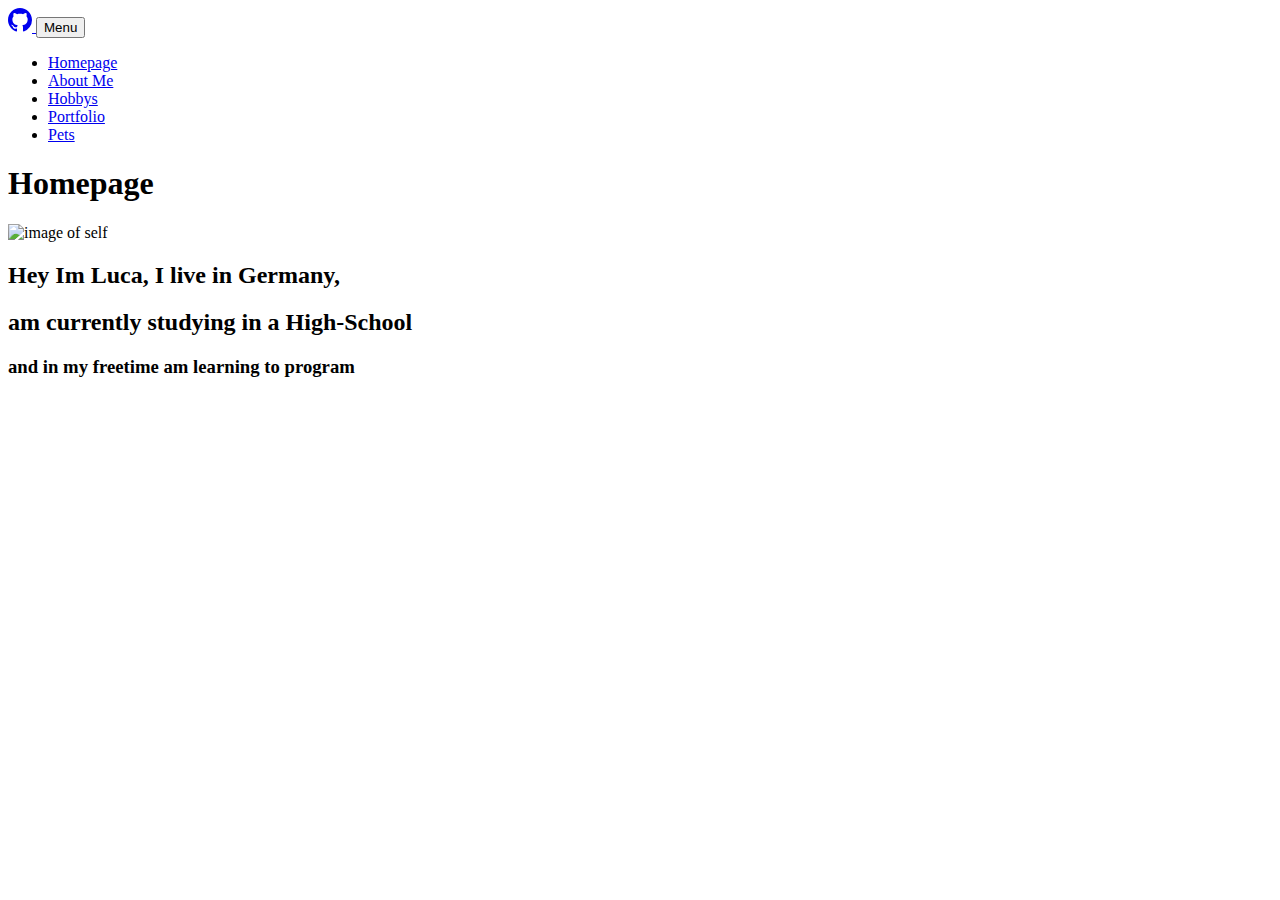
==== index.html @ 3ecbdf5a "Add files via upload" ====
<!DOCTYPE html>

<html lang="en">

    <head>
        <meta name="viewport" content="initial-scale=1, width=device-width">
        <link href="https://cdn.jsdelivr.net/npm/bootstrap@5.2.3/dist/css/bootstrap.min.css" rel="stylesheet" integrity="sha384-rbsA2VBKQhggwzxH7pPCaAqO46MgnOM80zW1RWuH61DGLwZJEdK2Kadq2F9CUG65" crossorigin="anonymous">
        <script src="https://cdn.jsdelivr.net/npm/bootstrap@5.2.3/dist/js/bootstrap.bundle.min.js" integrity="sha384-kenU1KFdBIe4zVF0s0G1M5b4hcpxyD9F7jL+jjXkk+Q2h455rYXK/7HAuoJl+0I4" crossorigin="anonymous"></script>
        <link href="styles.css" rel="stylesheet">
        <title>My Webpage</title>
    </head>

    <body class="bg-dark">
        <header id='header' class="bg-danger text-white">


            <div class="dropdown">
                <a href="https://github.com/lpenge" class="link-light right_header middled">
                    <svg xmlns="http://www.w3.org/2000/svg" width="24" height="24" fill="currentColor" class="bi bi-github" viewBox="0 0 16 16">
                        <path d="M8 0C3.58 0 0 3.58 0 8c0 3.54 2.29 6.53 5.47 7.59.4.07.55-.17.55-.38 0-.19-.01-.82-.01-1.49-2.01.37-2.53-.49-2.69-.94-.09-.23-.48-.94-.82-1.13-.28-.15-.68-.52-.01-.53.63-.01 1.08.58 1.23.82.72 1.21 1.87.87 2.33.66.07-.52.28-.87.51-1.07-1.78-.2-3.64-.89-3.64-3.95 0-.87.31-1.59.82-2.15-.08-.2-.36-1.02.08-2.12 0 0 .67-.21 2.2.82.64-.18 1.32-.27 2-.27.68 0 1.36.09 2 .27 1.53-1.04 2.2-.82 2.2-.82.44 1.1.16 1.92.08 2.12.51.56.82 1.27.82 2.15 0 3.07-1.87 3.75-3.65 3.95.29.25.54.73.54 1.48 0 1.07-.01 1.93-.01 2.2 0 .21.15.46.55.38A8.012 8.012 0 0 0 16 8c0-4.42-3.58-8-8-8z" />
                    </svg>
                </a>
                <button type="button" class="middled btn btn-dark dropdown-toggle" data-bs-toggle="dropdown">
                    Menu
                </button>
                <ul class="dropdown-menu">
                    <li><a class="dark dropdown-item" href="https://cautious-disco-rqxr56ww45j256jv-8080.app.github.dev/homepage/index.html">Homepage</a></li>
                    <li><a class="dark dropdown-item" href="https://cautious-disco-rqxr56ww45j256jv-8080.app.github.dev/homepage/About_Me.html">About Me</a></li>
                    <li><a class="dark dropdown-item" href="https://cautious-disco-rqxr56ww45j256jv-8080.app.github.dev/homepage/Hobbys.html">Hobbys</a></li>
                    <li><a class="dark dropdown-item" href="https://cautious-disco-rqxr56ww45j256jv-8080.app.github.dev/homepage/portfolio.html">Portfolio</a></li>
                    <li><a class="dark dropdown-item" href="https://cautious-disco-rqxr56ww45j256jv-8080.app.github.dev/homepage/Pets.html">Pets</a></li>
                </ul>
            </div>
        </header>
        <main>
            <h1 class='mt-5 centered text-white'>Homepage</h1>
        </main>

        <div class="card_reactive mt-5 center card half middled bg-custom-1">
            <div class="card-img-top">
                <img src="Image/IMG20240524162607.jpg" alt="image of self" class=" center rounded correct_size">
                <div class="right card-body text-danger ">
                    <h2>Hey Im Luca, I live in Germany,</h2>
                    <h2>am currently studying in a High-School</h2>
                    <h3>and in my freetime am learning to <b>program</b></h3>
                </div>
            </div>
        </div>
        <p>

        </p>

    </body>

</html>
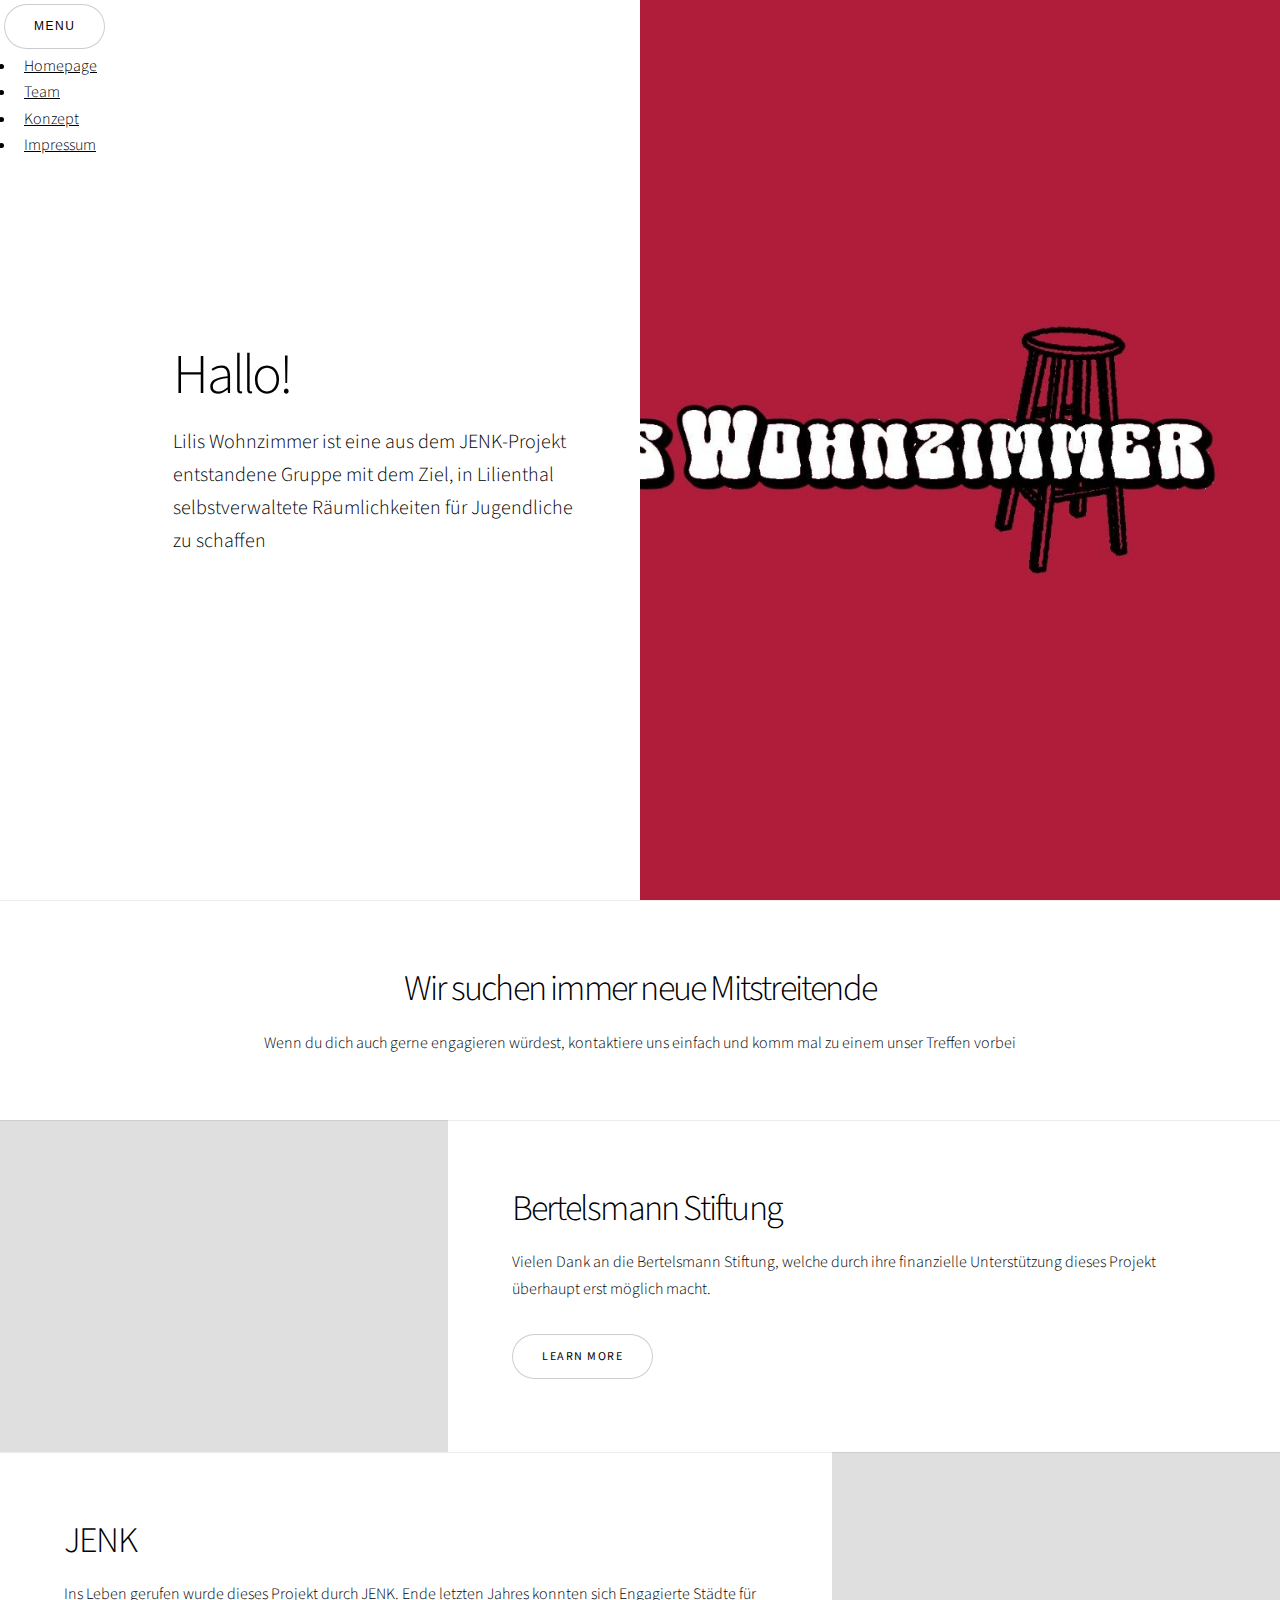
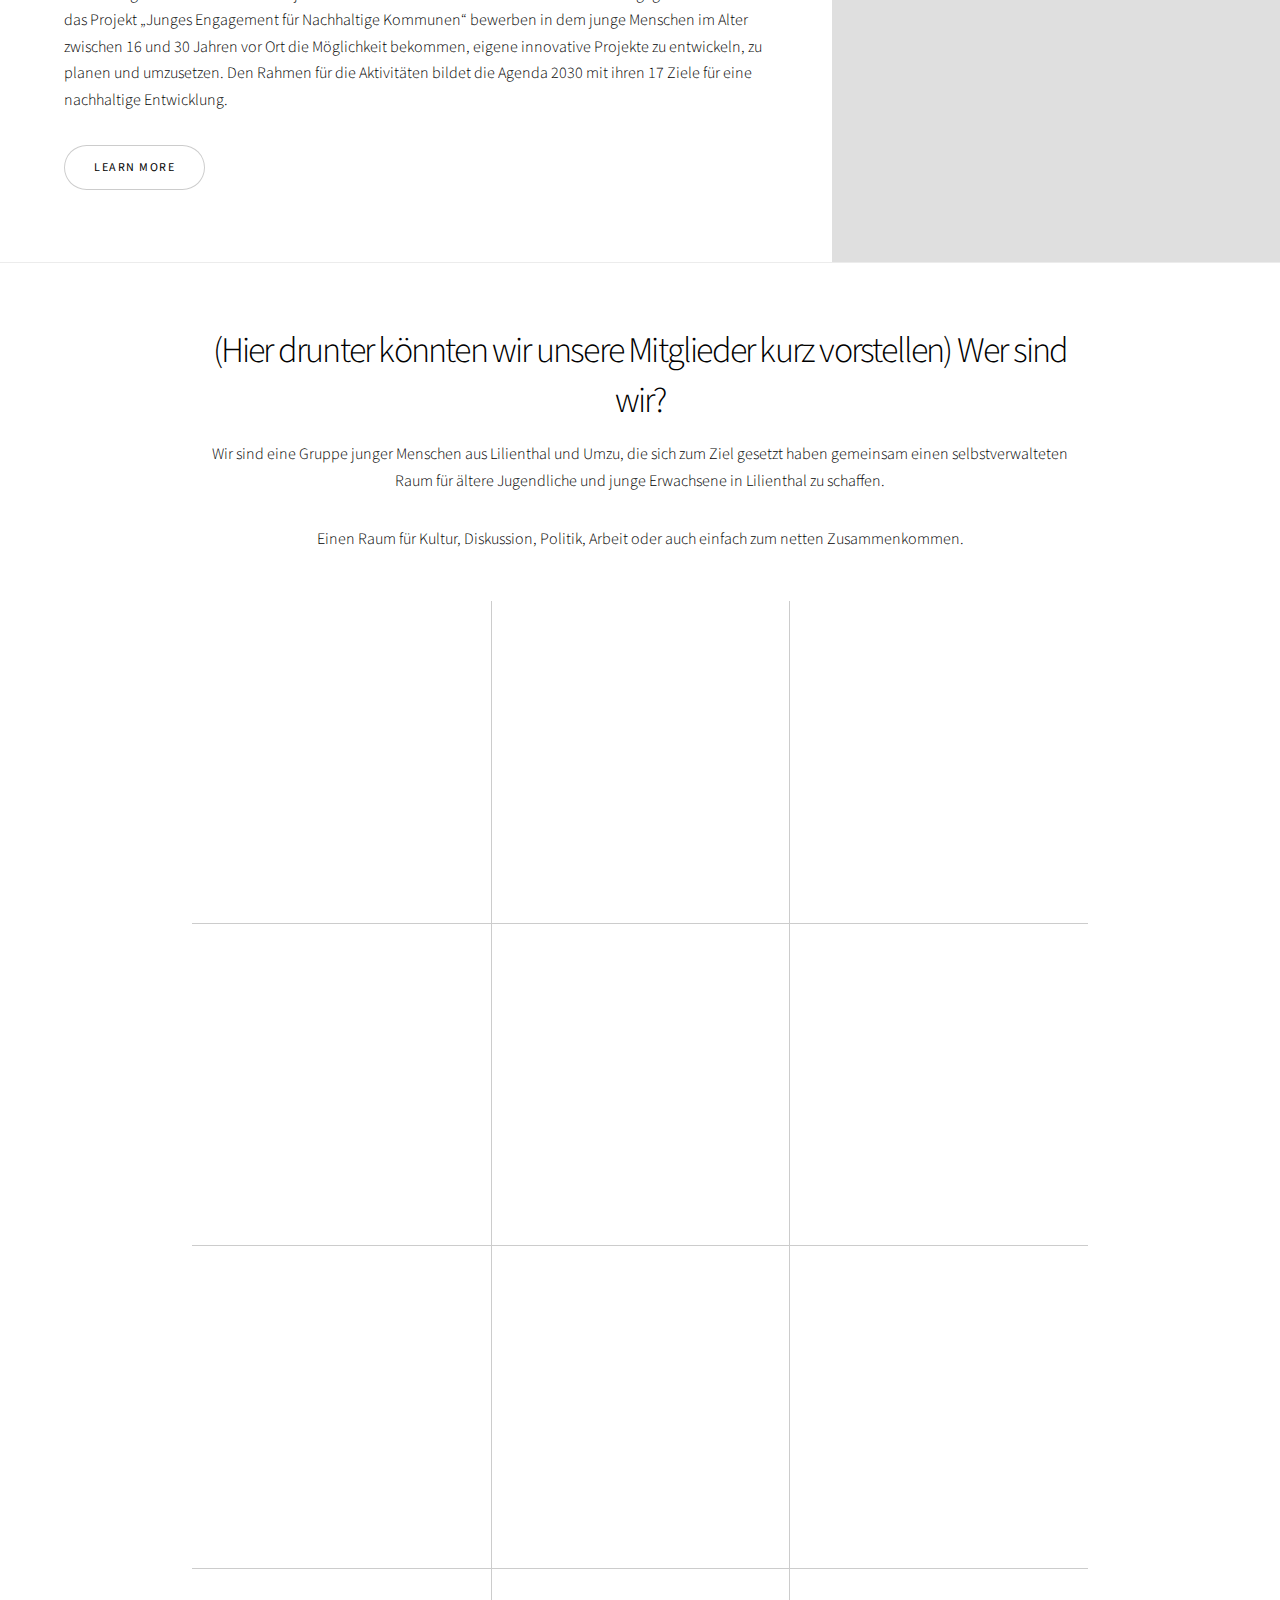
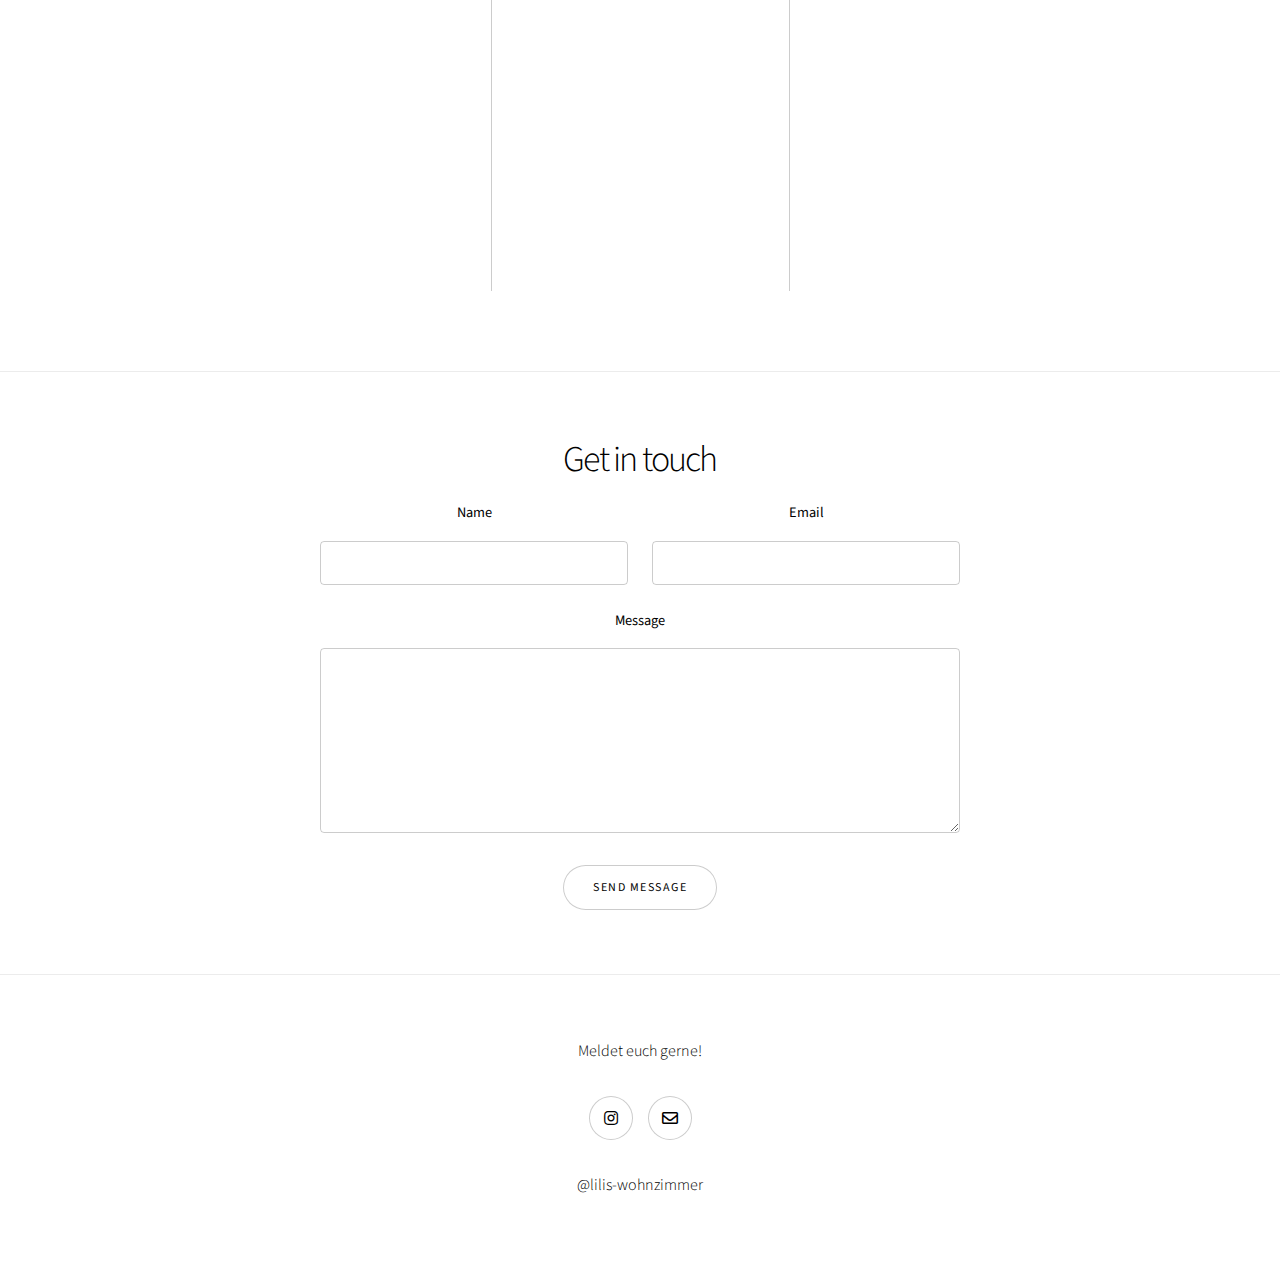
==== commit 5c4591a2: "modified:   README.md 	new file:   assets/css/fontawesome-all.min.css 	new file:   assets/css/main.c" ====
--- a/index.html
+++ b/index.html
@@ -1,55 +1,216 @@
-<!DOCTYPE html>
-
-<html lang="en">
-
-    <head>
-        <meta name="viewport" content="initial-scale=1, width=device-width">
-        <link href="https://cdn.jsdelivr.net/npm/bootstrap@5.2.3/dist/css/bootstrap.min.css" rel="stylesheet" integrity="sha384-rbsA2VBKQhggwzxH7pPCaAqO46MgnOM80zW1RWuH61DGLwZJEdK2Kadq2F9CUG65" crossorigin="anonymous">
-        <script src="https://cdn.jsdelivr.net/npm/bootstrap@5.2.3/dist/js/bootstrap.bundle.min.js" integrity="sha384-kenU1KFdBIe4zVF0s0G1M5b4hcpxyD9F7jL+jjXkk+Q2h455rYXK/7HAuoJl+0I4" crossorigin="anonymous"></script>
-        <link href="styles.css" rel="stylesheet">
-        <title>My Webpage</title>
-    </head>
-
-    <body class="bg-dark">
-        <header id='header' class="bg-danger text-white">
-
-
-            <div class="dropdown">
-                <a href="https://github.com/lpenge" class="link-light right_header middled">
-                    <svg xmlns="http://www.w3.org/2000/svg" width="24" height="24" fill="currentColor" class="bi bi-github" viewBox="0 0 16 16">
-                        <path d="M8 0C3.58 0 0 3.58 0 8c0 3.54 2.29 6.53 5.47 7.59.4.07.55-.17.55-.38 0-.19-.01-.82-.01-1.49-2.01.37-2.53-.49-2.69-.94-.09-.23-.48-.94-.82-1.13-.28-.15-.68-.52-.01-.53.63-.01 1.08.58 1.23.82.72 1.21 1.87.87 2.33.66.07-.52.28-.87.51-1.07-1.78-.2-3.64-.89-3.64-3.95 0-.87.31-1.59.82-2.15-.08-.2-.36-1.02.08-2.12 0 0 .67-.21 2.2.82.64-.18 1.32-.27 2-.27.68 0 1.36.09 2 .27 1.53-1.04 2.2-.82 2.2-.82.44 1.1.16 1.92.08 2.12.51.56.82 1.27.82 2.15 0 3.07-1.87 3.75-3.65 3.95.29.25.54.73.54 1.48 0 1.07-.01 1.93-.01 2.2 0 .21.15.46.55.38A8.012 8.012 0 0 0 16 8c0-4.42-3.58-8-8-8z" />
-                    </svg>
-                </a>
-                <button type="button" class="middled btn btn-dark dropdown-toggle" data-bs-toggle="dropdown">
-                    Menu
-                </button>
-                <ul class="dropdown-menu">
-                    <li><a class="dark dropdown-item" href="https://cautious-disco-rqxr56ww45j256jv-8080.app.github.dev/homepage/index.html">Homepage</a></li>
-                    <li><a class="dark dropdown-item" href="https://cautious-disco-rqxr56ww45j256jv-8080.app.github.dev/homepage/About_Me.html">About Me</a></li>
-                    <li><a class="dark dropdown-item" href="https://cautious-disco-rqxr56ww45j256jv-8080.app.github.dev/homepage/Hobbys.html">Hobbys</a></li>
-                    <li><a class="dark dropdown-item" href="https://cautious-disco-rqxr56ww45j256jv-8080.app.github.dev/homepage/portfolio.html">Portfolio</a></li>
-                    <li><a class="dark dropdown-item" href="https://cautious-disco-rqxr56ww45j256jv-8080.app.github.dev/homepage/Pets.html">Pets</a></li>
-                </ul>
-            </div>
-        </header>
-        <main>
-            <h1 class='mt-5 centered text-white'>Homepage</h1>
-        </main>
-
-        <div class="card_reactive mt-5 center card half middled bg-custom-1">
-            <div class="card-img-top">
-                <img src="Image/IMG20240524162607.jpg" alt="image of self" class=" center rounded correct_size">
-                <div class="right card-body text-danger ">
-                    <h2>Hey Im Luca, I live in Germany,</h2>
-                    <h2>am currently studying in a High-School</h2>
-                    <h3>and in my freetime am learning to <b>program</b></h3>
-                </div>
-            </div>
-        </div>
-        <p>
-
-        </p>
-
-    </body>
-
-</html>
+<!DOCTYPE HTML>
+<!--
+	Story by HTML5 UP
+	html5up.net | @ajlkn
+	Free for personal and commercial use under the CCA 3.0 license (html5up.net/license)
+-->
+<html>
+	<head>
+		<title>Lilis Wohnzimmer</title>
+		<meta charset="utf-8" />
+		<meta name="viewport" content="width=device-width, initial-scale=1, user-scalable=no" />
+		<link rel="stylesheet" href="assets/css/main.css" />
+		<noscript><link rel="stylesheet" href="assets/css/noscript.css" /></noscript>
+        <link href="https://cdn.jsdelivr.net/npm/bootstrap@5.2.3/dist/css/bootstrap.min.css" rel="stylesheet" integrity="sha384-rbsA2VBKQhggwzxH7pPCaAqO46MgnOM80zW1RWuH61DGLwZJEdK2Kadq2F9CUG65" crossorigin="anonymous">
+        <script src="https://cdn.jsdelivr.net/npm/bootstrap@5.2.3/dist/js/bootstrap.bundle.min.js" integrity="sha384-kenU1KFdBIe4zVF0s0G1M5b4hcpxyD9F7jL+jjXkk+Q2h455rYXK/7HAuoJl+0I4" crossorigin="anonymous"></script>
+        <link href="styles.css" rel="stylesheet">
+	</head>
+	<body class="is-preload">
+        
+
+		<!-- Wrapper -->
+			<div id="wrapper" class="divided">
+
+				<!-- One -->
+                
+					<section class="banner style1 orient-left content-align-left image-position-right fullscreen onload-image-fade-in onload-content-fade-right">
+                        <div>
+                        <button type="button" class="middled btn lili-red dropdown-toggle" data-bs-toggle="dropdown">
+                            Menu
+                        </button>
+                        <ul class="dropdown-menu">
+                            <li><a class="dark dropdown-item" href="https://lilis-wohnzimmer.de/index.html">Homepage</a></li>
+                            <li><a class="dark dropdown-item" href="https://lilis-wohnzimmer.de/team.html">Team</a></li>
+                            <li><a class="dark dropdown-item" href="https://lilis-wohnzimmer.de/konzept.html">Konzept</a></li>
+                            <li><a class="dark dropdown-item" href="https://lilis-wohnzimmer.de/impressum.html">Impressum</a></li>
+                            
+                        </ul>
+                        </div>
+						   
+                        
+                        <div class="content">
+                            
+							<h1>Hallo!</h1>
+							<p class="major">Lilis Wohnzimmer ist eine aus dem JENK-Projekt entstandene Gruppe mit dem Ziel, in Lilienthal selbstverwaltete Räumlichkeiten für Jugendliche zu schaffen</p>
+							
+						</div>
+						<div class="image">
+							<img src="images/signal-2024-06-05-19-03-14-611.jpg" alt="" />
+						</div>
+					</section>
+                    <section class="wrapper style1 align-center">
+						<div class="inner">
+							<h2>Wir suchen immer neue Mitstreitende</h2>
+							<p>Wenn du dich auch gerne engagieren würdest, kontaktiere uns einfach und komm mal zu einem unser Treffen vorbei</p>
+						</div>
+                    </section>
+				<!-- Two -->
+					<section class="spotlight style1 orient-right content-align-left image-position-center onscroll-image-fade-in" id="first">
+						<div class="content">
+							<h2>Bertelsmann Stiftung</h2>
+							<p>Vielen Dank an die Bertelsmann Stiftung, welche durch ihre finanzielle Unterstützung dieses Projekt überhaupt erst möglich macht.</p>
+							<ul class="actions stacked">
+								<li><a href="https://www.bertelsmann-stiftung.de/de/startseite" class="button">Learn More</a></li>
+							</ul>
+						</div>
+						<div class="image">
+							<img src="images/unnamed.jpg" alt="" />
+						</div>
+					</section>
+                    
+				<!-- Three -->
+					<section class="spotlight style1 orient-left content-align-left image-position-center onscroll-image-fade-in">
+						<div class="content">
+							<h2>JENK</h2>
+							<p>Ins Leben gerufen wurde dieses Projekt durch JENK. Ende letzten Jahres konnten sich Engagierte Städte für das Projekt „Junges Engagement für Nachhaltige Kommunen“ bewerben in dem junge Menschen im Alter zwischen 16 und 30 Jahren vor Ort die Möglichkeit bekommen, eigene innovative Projekte zu entwickeln, zu planen und umzusetzen. Den Rahmen für die Aktivitäten bildet die Agenda 2030 mit ihren 17 Ziele für eine nachhaltige Entwicklung.</p>
+							<ul class="actions stacked">
+								<li><a href="https://www.engagiertestadt.de/2024/02/22/jenk/" class="button">Learn More</a></li>
+							</ul>
+						</div>
+						<div class="image">
+							<img src="images/JENK-Logo-1.png" alt="" />
+						</div>
+					</section>
+
+				<!-- Four -->
+					
+				<!-- Five -->
+				
+				<!-- Six -->
+					<section class="wrapper style1 align-center">
+						<div class="inner">
+							<h2>(Hier drunter könnten wir unsere Mitglieder kurz vorstellen)   Wer sind wir?</h2>
+							<p>Wir sind eine Gruppe junger Menschen aus Lilienthal und Umzu, die sich zum Ziel gesetzt haben gemeinsam einen selbstverwalteten Raum für ältere Jugendliche und junge Erwachsene in Lilienthal zu schaffen.</p>
+
+                            <p>Einen Raum für Kultur, Diskussion, Politik, Arbeit oder auch einfach zum netten Zusammenkommen.</p>
+							<div class="items style1 medium onscroll-fade-in">
+								<section>
+									<span class="icon style2 major fa-gem"></span>
+									<h3>Lorem</h3>
+									<p>Lorem ipsum dolor sit amet, consectetur adipiscing elit. Morbi dui turpis, cursus eget orci amet aliquam congue semper. Etiam eget ultrices risus nec tempor elit.</p>
+								</section>
+								<section>
+									<span class="icon solid style2 major fa-save"></span>
+									<h3>Ipsum</h3>
+									<p>Lorem ipsum dolor sit amet, consectetur adipiscing elit. Morbi dui turpis, cursus eget orci amet aliquam congue semper. Etiam eget ultrices risus nec tempor elit.</p>
+								</section>
+								<section>
+									<span class="icon solid style2 major fa-chart-bar"></span>
+									<h3>Dolor</h3>
+									<p>Lorem ipsum dolor sit amet, consectetur adipiscing elit. Morbi dui turpis, cursus eget orci amet aliquam congue semper. Etiam eget ultrices risus nec tempor elit.</p>
+								</section>
+								<section>
+									<span class="icon solid style2 major fa-wifi"></span>
+									<h3>Amet</h3>
+									<p>Lorem ipsum dolor sit amet, consectetur adipiscing elit. Morbi dui turpis, cursus eget orci amet aliquam congue semper. Etiam eget ultrices risus nec tempor elit.</p>
+								</section>
+								<section>
+									<span class="icon solid style2 major fa-cog"></span>
+									<h3>Magna</h3>
+									<p>Lorem ipsum dolor sit amet, consectetur adipiscing elit. Morbi dui turpis, cursus eget orci amet aliquam congue semper. Etiam eget ultrices risus nec tempor elit.</p>
+								</section>
+								<section>
+									<span class="icon style2 major fa-paper-plane"></span>
+									<h3>Tempus</h3>
+									<p>Lorem ipsum dolor sit amet, consectetur adipiscing elit. Morbi dui turpis, cursus eget orci amet aliquam congue semper. Etiam eget ultrices risus nec tempor elit.</p>
+								</section>
+								<section>
+									<span class="icon solid style2 major fa-desktop"></span>
+									<h3>Aliquam</h3>
+									<p>Lorem ipsum dolor sit amet, consectetur adipiscing elit. Morbi dui turpis, cursus eget orci amet aliquam congue semper. Etiam eget ultrices risus nec tempor elit.</p>
+								</section>
+								<section>
+									<span class="icon solid style2 major fa-sync-alt"></span>
+									<h3>Elit</h3>
+									<p>Lorem ipsum dolor sit amet, consectetur adipiscing elit. Morbi dui turpis, cursus eget orci amet aliquam congue semper. Etiam eget ultrices risus nec tempor elit.</p>
+								</section>
+								<section>
+									<span class="icon solid style2 major fa-hashtag"></span>
+									<h3>Morbi</h3>
+									<p>Lorem ipsum dolor sit amet, consectetur adipiscing elit. Morbi dui turpis, cursus eget orci amet aliquam congue semper. Etiam eget ultrices risus nec tempor elit.</p>
+								</section>
+								<section>
+									<span class="icon solid style2 major fa-bolt"></span>
+									<h3>Turpis</h3>
+									<p>Lorem ipsum dolor sit amet, consectetur adipiscing elit. Morbi dui turpis, cursus eget orci amet aliquam congue semper. Etiam eget ultrices risus nec tempor elit.</p>
+								</section>
+								<section>
+									<span class="icon solid style2 major fa-envelope"></span>
+									<h3>Ultrices</h3>
+									<p>Lorem ipsum dolor sit amet, consectetur adipiscing elit. Morbi dui turpis, cursus eget orci amet aliquam congue semper. Etiam eget ultrices risus nec tempor elit.</p>
+								</section>
+								<section>
+									<span class="icon solid style2 major fa-leaf"></span>
+									<h3>Risus</h3>
+									<p>Lorem ipsum dolor sit amet, consectetur adipiscing elit. Morbi dui turpis, cursus eget orci amet aliquam congue semper. Etiam eget ultrices risus nec tempor elit.</p>
+								</section>
+							</div>
+						</div>
+					</section>
+
+				<!-- Seven -->
+					<section class="wrapper style1 align-center">
+						<div class="inner medium">
+							<h2>Get in touch</h2>
+							<form method="post" action="#">
+								<div class="fields">
+									<div class="field half">
+										<label for="name">Name</label>
+										<input type="text" name="name" id="name" value="" />
+									</div>
+									<div class="field half">
+										<label for="email">Email</label>
+										<input type="email" name="email" id="email" value="" />
+									</div>
+									<div class="field">
+										<label for="message">Message</label>
+										<textarea name="message" id="message" rows="6"></textarea>
+									</div>
+								</div>
+								<ul class="actions special">
+									<li><input type="submit" name="submit" id="submit" value="Send Message" /></li>
+								</ul>
+							</form>
+
+						</div>
+					</section>
+
+				<!-- Footer -->
+					<footer class="wrapper style1 align-center">
+						<div class="inner">
+                            <p>Meldet euch gerne!</p>
+							<ul class="icons">
+								
+								<li><a href="https://www.instagram.com/lilis.wohnzimmer/" class="icon brands style2 fa-instagram"><span class="label">Instagram</span></a></li>
+								
+								<li><a href=mailto:Lilis.wohnzimmer@gmail.com?subject="HTML link" class="icon style2 fa-envelope"><span class="label">Email</span></a></li>
+                               
+                                
+							</ul>
+							<p>@lilis-wohnzimmer</p>
+						</div>
+					</footer>
+
+			</div>
+
+		<!-- Scripts -->
+			<script src="assets/js/jquery.min.js"></script>
+			<script src="assets/js/jquery.scrollex.min.js"></script>
+			<script src="assets/js/jquery.scrolly.min.js"></script>
+			<script src="assets/js/browser.min.js"></script>
+			<script src="assets/js/breakpoints.min.js"></script>
+			<script src="assets/js/util.js"></script>
+			<script src="assets/js/main.js"></script>
+
+	</body>
+</html>--- a/assets/css/main.css
+++ b/assets/css/main.css
@@ -0,0 +1,8603 @@
+@import url(fontawesome-all.min.css);
+@import url("https://fonts.googleapis.com/css?family=Source+Sans+Pro:300,300i,400,400i");
+
+/*
+	Story by HTML5 UP
+	html5up.net | @ajlkn
+	Free for personal and commercial use under the CCA 3.0 license (html5up.net/license)
+*/
+
+html, body, div, span, applet, object,
+iframe, h1, h2, h3, h4, h5, h6, p, blockquote,
+pre, a, abbr, acronym, address, big, cite,
+code, del, dfn, em, img, ins, kbd, q, s, samp,
+small, strike, strong, sub, sup, tt, var, b,
+u, i, center, dl, dt, dd, ol, ul, li, fieldset,
+form, label, legend, table, caption, tbody,
+tfoot, thead, tr, th, td, article, aside,
+canvas, details, embed, figure, figcaption,
+footer, header, hgroup, menu, nav, output, ruby,
+section, summary, time, mark, audio, video {
+	margin: 0;
+	padding: 0;
+	border: 0;
+	font-size: 100%;
+	font: inherit;
+	vertical-align: baseline;}
+
+article, aside, details, figcaption, figure,
+footer, header, hgroup, menu, nav, section {
+	display: block;}
+
+body {
+	line-height: 1;
+}
+
+ol, ul {
+	list-style: none;
+}
+
+blockquote, q {
+	quotes: none;
+}
+
+	blockquote:before, blockquote:after, q:before, q:after {
+		content: '';
+		content: none;
+	}
+
+table {
+	border-collapse: collapse;
+	border-spacing: 0;
+}
+
+body {
+	-webkit-text-size-adjust: none;
+}
+
+mark {
+	background-color: transparent;
+	color: inherit;
+}
+
+input::-moz-focus-inner {
+	border: 0;
+	padding: 0;
+}
+
+input, select, textarea {
+	-moz-appearance: none;
+	-webkit-appearance: none;
+	-ms-appearance: none;
+	appearance: none;
+}
+
+/* Basic */
+
+	@-ms-viewport {
+		width: device-width;
+	}
+
+	body {
+		-ms-overflow-style: scrollbar;
+	}
+
+	@media screen and (max-width: 480px) {
+
+		html, body {
+			min-width: 320px;
+		}
+
+	}
+
+	html {
+		box-sizing: border-box;
+	}
+
+	*, *:before, *:after {
+		box-sizing: inherit;
+	}
+
+	body {
+		background: #ffffff;
+	}
+
+		body.is-preload *, body.is-preload *:before, body.is-preload *:after {
+			-moz-animation: none !important;
+			-webkit-animation: none !important;
+			-ms-animation: none !important;
+			animation: none !important;
+			-moz-transition: none !important;
+			-webkit-transition: none !important;
+			-ms-transition: none !important;
+			transition: none !important;
+		}
+
+/* Type */
+
+	html {
+		font-size: 18pt;
+	}
+
+		@media screen and (max-width: 1680px) {
+
+			html {
+				font-size: 14pt;
+			}
+
+		}
+
+		@media screen and (max-width: 1280px) {
+
+			html {
+				font-size: 12pt;
+			}
+
+		}
+
+		@media screen and (max-width: 736px) {
+
+			html {
+				font-size: 11pt;
+			}
+
+		}
+
+		@media screen and (max-width: 360px) {
+
+			html {
+				font-size: 10pt;
+			}
+
+		}
+
+	body {
+		background-color: #ffffff;
+		color: #000000;
+	}
+
+	body, input, select, textarea {
+		font-family: "Source Sans Pro", Helvetica, sans-serif;
+		font-size: 1rem;
+		font-weight: 300;
+		line-height: 1.65;
+	}
+
+	a {
+		-moz-transition: color 0.2s ease-in-out;
+		-webkit-transition: color 0.2s ease-in-out;
+		-ms-transition: color 0.2s ease-in-out;
+		transition: color 0.2s ease-in-out;
+		text-decoration: underline;
+	}
+
+		a:hover {
+			text-decoration: none;
+		}
+
+	strong, b {
+		font-weight: 400;
+	}
+
+	em, i {
+		font-style: italic;
+	}
+
+	p {
+		margin: 0 0 2rem 0;
+	}
+
+		p.major {
+			font-size: 1.25rem;
+		}
+
+	h1, h2, h3, h4, h5, h6 {
+		font-weight: 300;
+		line-height: 1.375;
+		letter-spacing: -0.05em;
+		margin: 0 0 1rem 0;
+	}
+
+		h1 a, h2 a, h3 a, h4 a, h5 a, h6 a {
+			color: inherit;
+			text-decoration: none;
+		}
+
+	h1 {
+		font-size: 3.5rem;
+		line-height: 1.2;
+	}
+
+	h2 {
+		font-size: 2.25rem;
+	}
+
+	h3 {
+		font-size: 1.5rem;
+	}
+
+	h4 {
+		font-size: 1.1rem;
+	}
+
+	h5 {
+		font-size: 0.9rem;
+	}
+
+	h6 {
+		font-size: 0.7rem;
+	}
+
+	sub {
+		font-size: 0.8rem;
+		position: relative;
+		top: 0.5rem;
+	}
+
+	sup {
+		font-size: 0.8rem;
+		position: relative;
+		top: -0.5rem;
+	}
+
+	blockquote {
+		border-left: solid 4px;
+		font-style: italic;
+		margin: 0 0 2rem 0;
+		padding: 0.5rem 0 0.5rem 2rem;
+	}
+
+	code {
+		border-radius: 4px;
+		font-family: "Courier New", monospace;
+		font-size: 0.9em;
+		margin: 0 0.25rem;
+		padding: 0.25rem 0.325rem;
+	}
+
+	pre {
+		-webkit-overflow-scrolling: touch;
+		font-family: "Courier New", monospace;
+		font-size: 0.9em;
+		margin: 0 0 2rem 0;
+	}
+
+		pre code {
+			display: block;
+			line-height: 1.5;
+			padding: 0.75rem 1rem;
+			overflow-x: auto;
+		}
+
+	hr {
+		border: 0;
+		border-bottom: solid 1px;
+		margin: 2.5rem 0;
+	}
+
+		hr.major {
+			margin: 3.5rem 0;
+		}
+
+	.align-left {
+		text-align: left;
+	}
+
+	.align-center {
+		text-align: center;
+	}
+
+	.align-right {
+		text-align: right;
+	}
+
+	@media screen and (max-width: 736px) {
+
+		p.major {
+			font-size: 1.1rem;
+		}
+
+		h1 {
+			font-size: 2.5rem;
+		}
+
+		h2 {
+			font-size: 2rem;
+		}
+
+		h3 {
+			font-size: 1.25rem;
+		}
+
+		h4 {
+			font-size: 1rem;
+		}
+
+	}
+
+	input, select, textarea {
+		color: #000000;
+	}
+
+	a {
+		color: #000000;
+	}
+
+		a:hover {
+			color: #b01d3a;
+		}
+
+	strong, b {
+		color: #000000;
+	}
+
+	h1, h2, h3, h4, h5, h6 {
+		color: #000000;
+	}
+
+	blockquote {
+		border-left-color: rgba(0, 0, 0, 0.2);
+	}
+
+	code {
+		background: rgba(0, 0, 0, 0.05);
+		border-color: rgba(0, 0, 0, 0.2);
+	}
+
+	hr {
+		border-bottom-color: rgba(0, 0, 0, 0.2);
+	}
+
+/* Row */
+
+	.row {
+		display: flex;
+		flex-wrap: wrap;
+		box-sizing: border-box;
+		align-items: stretch;
+	}
+
+		.row > * {
+			box-sizing: border-box;
+		}
+
+		.row.gtr-uniform > * > :last-child {
+			margin-bottom: 0;
+		}
+
+		.row.aln-left {
+			justify-content: flex-start;
+		}
+
+		.row.aln-center {
+			justify-content: center;
+		}
+
+		.row.aln-right {
+			justify-content: flex-end;
+		}
+
+		.row.aln-top {
+			align-items: flex-start;
+		}
+
+		.row.aln-middle {
+			align-items: center;
+		}
+
+		.row.aln-bottom {
+			align-items: flex-end;
+		}
+
+		.row > .imp {
+			order: -1;
+		}
+
+		.row > .col-1 {
+			width: 8.33333%;
+		}
+
+		.row > .off-1 {
+			margin-left: 8.33333%;
+		}
+
+		.row > .col-2 {
+			width: 16.66667%;
+		}
+
+		.row > .off-2 {
+			margin-left: 16.66667%;
+		}
+
+		.row > .col-3 {
+			width: 25%;
+		}
+
+		.row > .off-3 {
+			margin-left: 25%;
+		}
+
+		.row > .col-4 {
+			width: 33.33333%;
+		}
+
+		.row > .off-4 {
+			margin-left: 33.33333%;
+		}
+
+		.row > .col-5 {
+			width: 41.66667%;
+		}
+
+		.row > .off-5 {
+			margin-left: 41.66667%;
+		}
+
+		.row > .col-6 {
+			width: 50%;
+		}
+
+		.row > .off-6 {
+			margin-left: 50%;
+		}
+
+		.row > .col-7 {
+			width: 58.33333%;
+		}
+
+		.row > .off-7 {
+			margin-left: 58.33333%;
+		}
+
+		.row > .col-8 {
+			width: 66.66667%;
+		}
+
+		.row > .off-8 {
+			margin-left: 66.66667%;
+		}
+
+		.row > .col-9 {
+			width: 75%;
+		}
+
+		.row > .off-9 {
+			margin-left: 75%;
+		}
+
+		.row > .col-10 {
+			width: 83.33333%;
+		}
+
+		.row > .off-10 {
+			margin-left: 83.33333%;
+		}
+
+		.row > .col-11 {
+			width: 91.66667%;
+		}
+
+		.row > .off-11 {
+			margin-left: 91.66667%;
+		}
+
+		.row > .col-12 {
+			width: 100%;
+		}
+
+		.row > .off-12 {
+			margin-left: 100%;
+		}
+
+		.row.gtr-0 {
+			margin-top: 0;
+			margin-left: 0rem;
+		}
+
+			.row.gtr-0 > * {
+				padding: 0 0 0 0rem;
+			}
+
+			.row.gtr-0.gtr-uniform {
+				margin-top: 0rem;
+			}
+
+				.row.gtr-0.gtr-uniform > * {
+					padding-top: 0rem;
+				}
+
+		.row.gtr-25 {
+			margin-top: 0;
+			margin-left: -0.5rem;
+		}
+
+			.row.gtr-25 > * {
+				padding: 0 0 0 0.5rem;
+			}
+
+			.row.gtr-25.gtr-uniform {
+				margin-top: -0.5rem;
+			}
+
+				.row.gtr-25.gtr-uniform > * {
+					padding-top: 0.5rem;
+				}
+
+		.row.gtr-50 {
+			margin-top: 0;
+			margin-left: -1rem;
+		}
+
+			.row.gtr-50 > * {
+				padding: 0 0 0 1rem;
+			}
+
+			.row.gtr-50.gtr-uniform {
+				margin-top: -1rem;
+			}
+
+				.row.gtr-50.gtr-uniform > * {
+					padding-top: 1rem;
+				}
+
+		.row {
+			margin-top: 0;
+			margin-left: -2rem;
+		}
+
+			.row > * {
+				padding: 0 0 0 2rem;
+			}
+
+			.row.gtr-uniform {
+				margin-top: -2rem;
+			}
+
+				.row.gtr-uniform > * {
+					padding-top: 2rem;
+				}
+
+		.row.gtr-150 {
+			margin-top: 0;
+			margin-left: -3rem;
+		}
+
+			.row.gtr-150 > * {
+				padding: 0 0 0 3rem;
+			}
+
+			.row.gtr-150.gtr-uniform {
+				margin-top: -3rem;
+			}
+
+				.row.gtr-150.gtr-uniform > * {
+					padding-top: 3rem;
+				}
+
+		.row.gtr-200 {
+			margin-top: 0;
+			margin-left: -4rem;
+		}
+
+			.row.gtr-200 > * {
+				padding: 0 0 0 4rem;
+			}
+
+			.row.gtr-200.gtr-uniform {
+				margin-top: -4rem;
+			}
+
+				.row.gtr-200.gtr-uniform > * {
+					padding-top: 4rem;
+				}
+
+		@media screen and (max-width: 1680px) {
+
+			.row {
+				display: flex;
+				flex-wrap: wrap;
+				box-sizing: border-box;
+				align-items: stretch;
+			}
+
+				.row > * {
+					box-sizing: border-box;
+				}
+
+				.row.gtr-uniform > * > :last-child {
+					margin-bottom: 0;
+				}
+
+				.row.aln-left {
+					justify-content: flex-start;
+				}
+
+				.row.aln-center {
+					justify-content: center;
+				}
+
+				.row.aln-right {
+					justify-content: flex-end;
+				}
+
+				.row.aln-top {
+					align-items: flex-start;
+				}
+
+				.row.aln-middle {
+					align-items: center;
+				}
+
+				.row.aln-bottom {
+					align-items: flex-end;
+				}
+
+				.row > .imp-xlarge {
+					order: -1;
+				}
+
+				.row > .col-1-xlarge {
+					width: 8.33333%;
+				}
+
+				.row > .off-1-xlarge {
+					margin-left: 8.33333%;
+				}
+
+				.row > .col-2-xlarge {
+					width: 16.66667%;
+				}
+
+				.row > .off-2-xlarge {
+					margin-left: 16.66667%;
+				}
+
+				.row > .col-3-xlarge {
+					width: 25%;
+				}
+
+				.row > .off-3-xlarge {
+					margin-left: 25%;
+				}
+
+				.row > .col-4-xlarge {
+					width: 33.33333%;
+				}
+
+				.row > .off-4-xlarge {
+					margin-left: 33.33333%;
+				}
+
+				.row > .col-5-xlarge {
+					width: 41.66667%;
+				}
+
+				.row > .off-5-xlarge {
+					margin-left: 41.66667%;
+				}
+
+				.row > .col-6-xlarge {
+					width: 50%;
+				}
+
+				.row > .off-6-xlarge {
+					margin-left: 50%;
+				}
+
+				.row > .col-7-xlarge {
+					width: 58.33333%;
+				}
+
+				.row > .off-7-xlarge {
+					margin-left: 58.33333%;
+				}
+
+				.row > .col-8-xlarge {
+					width: 66.66667%;
+				}
+
+				.row > .off-8-xlarge {
+					margin-left: 66.66667%;
+				}
+
+				.row > .col-9-xlarge {
+					width: 75%;
+				}
+
+				.row > .off-9-xlarge {
+					margin-left: 75%;
+				}
+
+				.row > .col-10-xlarge {
+					width: 83.33333%;
+				}
+
+				.row > .off-10-xlarge {
+					margin-left: 83.33333%;
+				}
+
+				.row > .col-11-xlarge {
+					width: 91.66667%;
+				}
+
+				.row > .off-11-xlarge {
+					margin-left: 91.66667%;
+				}
+
+				.row > .col-12-xlarge {
+					width: 100%;
+				}
+
+				.row > .off-12-xlarge {
+					margin-left: 100%;
+				}
+
+				.row.gtr-0 {
+					margin-top: 0;
+					margin-left: 0rem;
+				}
+
+					.row.gtr-0 > * {
+						padding: 0 0 0 0rem;
+					}
+
+					.row.gtr-0.gtr-uniform {
+						margin-top: 0rem;
+					}
+
+						.row.gtr-0.gtr-uniform > * {
+							padding-top: 0rem;
+						}
+
+				.row.gtr-25 {
+					margin-top: 0;
+					margin-left: -0.5rem;
+				}
+
+					.row.gtr-25 > * {
+						padding: 0 0 0 0.5rem;
+					}
+
+					.row.gtr-25.gtr-uniform {
+						margin-top: -0.5rem;
+					}
+
+						.row.gtr-25.gtr-uniform > * {
+							padding-top: 0.5rem;
+						}
+
+				.row.gtr-50 {
+					margin-top: 0;
+					margin-left: -1rem;
+				}
+
+					.row.gtr-50 > * {
+						padding: 0 0 0 1rem;
+					}
+
+					.row.gtr-50.gtr-uniform {
+						margin-top: -1rem;
+					}
+
+						.row.gtr-50.gtr-uniform > * {
+							padding-top: 1rem;
+						}
+
+				.row {
+					margin-top: 0;
+					margin-left: -2rem;
+				}
+
+					.row > * {
+						padding: 0 0 0 2rem;
+					}
+
+					.row.gtr-uniform {
+						margin-top: -2rem;
+					}
+
+						.row.gtr-uniform > * {
+							padding-top: 2rem;
+						}
+
+				.row.gtr-150 {
+					margin-top: 0;
+					margin-left: -3rem;
+				}
+
+					.row.gtr-150 > * {
+						padding: 0 0 0 3rem;
+					}
+
+					.row.gtr-150.gtr-uniform {
+						margin-top: -3rem;
+					}
+
+						.row.gtr-150.gtr-uniform > * {
+							padding-top: 3rem;
+						}
+
+				.row.gtr-200 {
+					margin-top: 0;
+					margin-left: -4rem;
+				}
+
+					.row.gtr-200 > * {
+						padding: 0 0 0 4rem;
+					}
+
+					.row.gtr-200.gtr-uniform {
+						margin-top: -4rem;
+					}
+
+						.row.gtr-200.gtr-uniform > * {
+							padding-top: 4rem;
+						}
+
+		}
+
+		@media screen and (max-width: 1280px) {
+
+			.row {
+				display: flex;
+				flex-wrap: wrap;
+				box-sizing: border-box;
+				align-items: stretch;
+			}
+
+				.row > * {
+					box-sizing: border-box;
+				}
+
+				.row.gtr-uniform > * > :last-child {
+					margin-bottom: 0;
+				}
+
+				.row.aln-left {
+					justify-content: flex-start;
+				}
+
+				.row.aln-center {
+					justify-content: center;
+				}
+
+				.row.aln-right {
+					justify-content: flex-end;
+				}
+
+				.row.aln-top {
+					align-items: flex-start;
+				}
+
+				.row.aln-middle {
+					align-items: center;
+				}
+
+				.row.aln-bottom {
+					align-items: flex-end;
+				}
+
+				.row > .imp-large {
+					order: -1;
+				}
+
+				.row > .col-1-large {
+					width: 8.33333%;
+				}
+
+				.row > .off-1-large {
+					margin-left: 8.33333%;
+				}
+
+				.row > .col-2-large {
+					width: 16.66667%;
+				}
+
+				.row > .off-2-large {
+					margin-left: 16.66667%;
+				}
+
+				.row > .col-3-large {
+					width: 25%;
+				}
+
+				.row > .off-3-large {
+					margin-left: 25%;
+				}
+
+				.row > .col-4-large {
+					width: 33.33333%;
+				}
+
+				.row > .off-4-large {
+					margin-left: 33.33333%;
+				}
+
+				.row > .col-5-large {
+					width: 41.66667%;
+				}
+
+				.row > .off-5-large {
+					margin-left: 41.66667%;
+				}
+
+				.row > .col-6-large {
+					width: 50%;
+				}
+
+				.row > .off-6-large {
+					margin-left: 50%;
+				}
+
+				.row > .col-7-large {
+					width: 58.33333%;
+				}
+
+				.row > .off-7-large {
+					margin-left: 58.33333%;
+				}
+
+				.row > .col-8-large {
+					width: 66.66667%;
+				}
+
+				.row > .off-8-large {
+					margin-left: 66.66667%;
+				}
+
+				.row > .col-9-large {
+					width: 75%;
+				}
+
+				.row > .off-9-large {
+					margin-left: 75%;
+				}
+
+				.row > .col-10-large {
+					width: 83.33333%;
+				}
+
+				.row > .off-10-large {
+					margin-left: 83.33333%;
+				}
+
+				.row > .col-11-large {
+					width: 91.66667%;
+				}
+
+				.row > .off-11-large {
+					margin-left: 91.66667%;
+				}
+
+				.row > .col-12-large {
+					width: 100%;
+				}
+
+				.row > .off-12-large {
+					margin-left: 100%;
+				}
+
+				.row.gtr-0 {
+					margin-top: 0;
+					margin-left: 0rem;
+				}
+
+					.row.gtr-0 > * {
+						padding: 0 0 0 0rem;
+					}
+
+					.row.gtr-0.gtr-uniform {
+						margin-top: 0rem;
+					}
+
+						.row.gtr-0.gtr-uniform > * {
+							padding-top: 0rem;
+						}
+
+				.row.gtr-25 {
+					margin-top: 0;
+					margin-left: -0.5rem;
+				}
+
+					.row.gtr-25 > * {
+						padding: 0 0 0 0.5rem;
+					}
+
+					.row.gtr-25.gtr-uniform {
+						margin-top: -0.5rem;
+					}
+
+						.row.gtr-25.gtr-uniform > * {
+							padding-top: 0.5rem;
+						}
+
+				.row.gtr-50 {
+					margin-top: 0;
+					margin-left: -1rem;
+				}
+
+					.row.gtr-50 > * {
+						padding: 0 0 0 1rem;
+					}
+
+					.row.gtr-50.gtr-uniform {
+						margin-top: -1rem;
+					}
+
+						.row.gtr-50.gtr-uniform > * {
+							padding-top: 1rem;
+						}
+
+				.row {
+					margin-top: 0;
+					margin-left: -2rem;
+				}
+
+					.row > * {
+						padding: 0 0 0 2rem;
+					}
+
+					.row.gtr-uniform {
+						margin-top: -2rem;
+					}
+
+						.row.gtr-uniform > * {
+							padding-top: 2rem;
+						}
+
+				.row.gtr-150 {
+					margin-top: 0;
+					margin-left: -3rem;
+				}
+
+					.row.gtr-150 > * {
+						padding: 0 0 0 3rem;
+					}
+
+					.row.gtr-150.gtr-uniform {
+						margin-top: -3rem;
+					}
+
+						.row.gtr-150.gtr-uniform > * {
+							padding-top: 3rem;
+						}
+
+				.row.gtr-200 {
+					margin-top: 0;
+					margin-left: -4rem;
+				}
+
+					.row.gtr-200 > * {
+						padding: 0 0 0 4rem;
+					}
+
+					.row.gtr-200.gtr-uniform {
+						margin-top: -4rem;
+					}
+
+						.row.gtr-200.gtr-uniform > * {
+							padding-top: 4rem;
+						}
+
+		}
+
+		@media screen and (max-width: 980px) {
+
+			.row {
+				display: flex;
+				flex-wrap: wrap;
+				box-sizing: border-box;
+				align-items: stretch;
+			}
+
+				.row > * {
+					box-sizing: border-box;
+				}
+
+				.row.gtr-uniform > * > :last-child {
+					margin-bottom: 0;
+				}
+
+				.row.aln-left {
+					justify-content: flex-start;
+				}
+
+				.row.aln-center {
+					justify-content: center;
+				}
+
+				.row.aln-right {
+					justify-content: flex-end;
+				}
+
+				.row.aln-top {
+					align-items: flex-start;
+				}
+
+				.row.aln-middle {
+					align-items: center;
+				}
+
+				.row.aln-bottom {
+					align-items: flex-end;
+				}
+
+				.row > .imp-medium {
+					order: -1;
+				}
+
+				.row > .col-1-medium {
+					width: 8.33333%;
+				}
+
+				.row > .off-1-medium {
+					margin-left: 8.33333%;
+				}
+
+				.row > .col-2-medium {
+					width: 16.66667%;
+				}
+
+				.row > .off-2-medium {
+					margin-left: 16.66667%;
+				}
+
+				.row > .col-3-medium {
+					width: 25%;
+				}
+
+				.row > .off-3-medium {
+					margin-left: 25%;
+				}
+
+				.row > .col-4-medium {
+					width: 33.33333%;
+				}
+
+				.row > .off-4-medium {
+					margin-left: 33.33333%;
+				}
+
+				.row > .col-5-medium {
+					width: 41.66667%;
+				}
+
+				.row > .off-5-medium {
+					margin-left: 41.66667%;
+				}
+
+				.row > .col-6-medium {
+					width: 50%;
+				}
+
+				.row > .off-6-medium {
+					margin-left: 50%;
+				}
+
+				.row > .col-7-medium {
+					width: 58.33333%;
+				}
+
+				.row > .off-7-medium {
+					margin-left: 58.33333%;
+				}
+
+				.row > .col-8-medium {
+					width: 66.66667%;
+				}
+
+				.row > .off-8-medium {
+					margin-left: 66.66667%;
+				}
+
+				.row > .col-9-medium {
+					width: 75%;
+				}
+
+				.row > .off-9-medium {
+					margin-left: 75%;
+				}
+
+				.row > .col-10-medium {
+					width: 83.33333%;
+				}
+
+				.row > .off-10-medium {
+					margin-left: 83.33333%;
+				}
+
+				.row > .col-11-medium {
+					width: 91.66667%;
+				}
+
+				.row > .off-11-medium {
+					margin-left: 91.66667%;
+				}
+
+				.row > .col-12-medium {
+					width: 100%;
+				}
+
+				.row > .off-12-medium {
+					margin-left: 100%;
+				}
+
+				.row.gtr-0 {
+					margin-top: 0;
+					margin-left: 0rem;
+				}
+
+					.row.gtr-0 > * {
+						padding: 0 0 0 0rem;
+					}
+
+					.row.gtr-0.gtr-uniform {
+						margin-top: 0rem;
+					}
+
+						.row.gtr-0.gtr-uniform > * {
+							padding-top: 0rem;
+						}
+
+				.row.gtr-25 {
+					margin-top: 0;
+					margin-left: -0.5rem;
+				}
+
+					.row.gtr-25 > * {
+						padding: 0 0 0 0.5rem;
+					}
+
+					.row.gtr-25.gtr-uniform {
+						margin-top: -0.5rem;
+					}
+
+						.row.gtr-25.gtr-uniform > * {
+							padding-top: 0.5rem;
+						}
+
+				.row.gtr-50 {
+					margin-top: 0;
+					margin-left: -1rem;
+				}
+
+					.row.gtr-50 > * {
+						padding: 0 0 0 1rem;
+					}
+
+					.row.gtr-50.gtr-uniform {
+						margin-top: -1rem;
+					}
+
+						.row.gtr-50.gtr-uniform > * {
+							padding-top: 1rem;
+						}
+
+				.row {
+					margin-top: 0;
+					margin-left: -2rem;
+				}
+
+					.row > * {
+						padding: 0 0 0 2rem;
+					}
+
+					.row.gtr-uniform {
+						margin-top: -2rem;
+					}
+
+						.row.gtr-uniform > * {
+							padding-top: 2rem;
+						}
+
+				.row.gtr-150 {
+					margin-top: 0;
+					margin-left: -3rem;
+				}
+
+					.row.gtr-150 > * {
+						padding: 0 0 0 3rem;
+					}
+
+					.row.gtr-150.gtr-uniform {
+						margin-top: -3rem;
+					}
+
+						.row.gtr-150.gtr-uniform > * {
+							padding-top: 3rem;
+						}
+
+				.row.gtr-200 {
+					margin-top: 0;
+					margin-left: -4rem;
+				}
+
+					.row.gtr-200 > * {
+						padding: 0 0 0 4rem;
+					}
+
+					.row.gtr-200.gtr-uniform {
+						margin-top: -4rem;
+					}
+
+						.row.gtr-200.gtr-uniform > * {
+							padding-top: 4rem;
+						}
+
+		}
+
+		@media screen and (max-width: 736px) {
+
+			.row {
+				display: flex;
+				flex-wrap: wrap;
+				box-sizing: border-box;
+				align-items: stretch;
+			}
+
+				.row > * {
+					box-sizing: border-box;
+				}
+
+				.row.gtr-uniform > * > :last-child {
+					margin-bottom: 0;
+				}
+
+				.row.aln-left {
+					justify-content: flex-start;
+				}
+
+				.row.aln-center {
+					justify-content: center;
+				}
+
+				.row.aln-right {
+					justify-content: flex-end;
+				}
+
+				.row.aln-top {
+					align-items: flex-start;
+				}
+
+				.row.aln-middle {
+					align-items: center;
+				}
+
+				.row.aln-bottom {
+					align-items: flex-end;
+				}
+
+				.row > .imp-small {
+					order: -1;
+				}
+
+				.row > .col-1-small {
+					width: 8.33333%;
+				}
+
+				.row > .off-1-small {
+					margin-left: 8.33333%;
+				}
+
+				.row > .col-2-small {
+					width: 16.66667%;
+				}
+
+				.row > .off-2-small {
+					margin-left: 16.66667%;
+				}
+
+				.row > .col-3-small {
+					width: 25%;
+				}
+
+				.row > .off-3-small {
+					margin-left: 25%;
+				}
+
+				.row > .col-4-small {
+					width: 33.33333%;
+				}
+
+				.row > .off-4-small {
+					margin-left: 33.33333%;
+				}
+
+				.row > .col-5-small {
+					width: 41.66667%;
+				}
+
+				.row > .off-5-small {
+					margin-left: 41.66667%;
+				}
+
+				.row > .col-6-small {
+					width: 50%;
+				}
+
+				.row > .off-6-small {
+					margin-left: 50%;
+				}
+
+				.row > .col-7-small {
+					width: 58.33333%;
+				}
+
+				.row > .off-7-small {
+					margin-left: 58.33333%;
+				}
+
+				.row > .col-8-small {
+					width: 66.66667%;
+				}
+
+				.row > .off-8-small {
+					margin-left: 66.66667%;
+				}
+
+				.row > .col-9-small {
+					width: 75%;
+				}
+
+				.row > .off-9-small {
+					margin-left: 75%;
+				}
+
+				.row > .col-10-small {
+					width: 83.33333%;
+				}
+
+				.row > .off-10-small {
+					margin-left: 83.33333%;
+				}
+
+				.row > .col-11-small {
+					width: 91.66667%;
+				}
+
+				.row > .off-11-small {
+					margin-left: 91.66667%;
+				}
+
+				.row > .col-12-small {
+					width: 100%;
+				}
+
+				.row > .off-12-small {
+					margin-left: 100%;
+				}
+
+				.row.gtr-0 {
+					margin-top: 0;
+					margin-left: 0rem;
+				}
+
+					.row.gtr-0 > * {
+						padding: 0 0 0 0rem;
+					}
+
+					.row.gtr-0.gtr-uniform {
+						margin-top: 0rem;
+					}
+
+						.row.gtr-0.gtr-uniform > * {
+							padding-top: 0rem;
+						}
+
+				.row.gtr-25 {
+					margin-top: 0;
+					margin-left: -0.5rem;
+				}
+
+					.row.gtr-25 > * {
+						padding: 0 0 0 0.5rem;
+					}
+
+					.row.gtr-25.gtr-uniform {
+						margin-top: -0.5rem;
+					}
+
+						.row.gtr-25.gtr-uniform > * {
+							padding-top: 0.5rem;
+						}
+
+				.row.gtr-50 {
+					margin-top: 0;
+					margin-left: -1rem;
+				}
+
+					.row.gtr-50 > * {
+						padding: 0 0 0 1rem;
+					}
+
+					.row.gtr-50.gtr-uniform {
+						margin-top: -1rem;
+					}
+
+						.row.gtr-50.gtr-uniform > * {
+							padding-top: 1rem;
+						}
+
+				.row {
+					margin-top: 0;
+					margin-left: -2rem;
+				}
+
+					.row > * {
+						padding: 0 0 0 2rem;
+					}
+
+					.row.gtr-uniform {
+						margin-top: -2rem;
+					}
+
+						.row.gtr-uniform > * {
+							padding-top: 2rem;
+						}
+
+				.row.gtr-150 {
+					margin-top: 0;
+					margin-left: -3rem;
+				}
+
+					.row.gtr-150 > * {
+						padding: 0 0 0 3rem;
+					}
+
+					.row.gtr-150.gtr-uniform {
+						margin-top: -3rem;
+					}
+
+						.row.gtr-150.gtr-uniform > * {
+							padding-top: 3rem;
+						}
+
+				.row.gtr-200 {
+					margin-top: 0;
+					margin-left: -4rem;
+				}
+
+					.row.gtr-200 > * {
+						padding: 0 0 0 4rem;
+					}
+
+					.row.gtr-200.gtr-uniform {
+						margin-top: -4rem;
+					}
+
+						.row.gtr-200.gtr-uniform > * {
+							padding-top: 4rem;
+						}
+
+		}
+
+		@media screen and (max-width: 480px) {
+
+			.row {
+				display: flex;
+				flex-wrap: wrap;
+				box-sizing: border-box;
+				align-items: stretch;
+			}
+
+				.row > * {
+					box-sizing: border-box;
+				}
+
+				.row.gtr-uniform > * > :last-child {
+					margin-bottom: 0;
+				}
+
+				.row.aln-left {
+					justify-content: flex-start;
+				}
+
+				.row.aln-center {
+					justify-content: center;
+				}
+
+				.row.aln-right {
+					justify-content: flex-end;
+				}
+
+				.row.aln-top {
+					align-items: flex-start;
+				}
+
+				.row.aln-middle {
+					align-items: center;
+				}
+
+				.row.aln-bottom {
+					align-items: flex-end;
+				}
+
+				.row > .imp-xsmall {
+					order: -1;
+				}
+
+				.row > .col-1-xsmall {
+					width: 8.33333%;
+				}
+
+				.row > .off-1-xsmall {
+					margin-left: 8.33333%;
+				}
+
+				.row > .col-2-xsmall {
+					width: 16.66667%;
+				}
+
+				.row > .off-2-xsmall {
+					margin-left: 16.66667%;
+				}
+
+				.row > .col-3-xsmall {
+					width: 25%;
+				}
+
+				.row > .off-3-xsmall {
+					margin-left: 25%;
+				}
+
+				.row > .col-4-xsmall {
+					width: 33.33333%;
+				}
+
+				.row > .off-4-xsmall {
+					margin-left: 33.33333%;
+				}
+
+				.row > .col-5-xsmall {
+					width: 41.66667%;
+				}
+
+				.row > .off-5-xsmall {
+					margin-left: 41.66667%;
+				}
+
+				.row > .col-6-xsmall {
+					width: 50%;
+				}
+
+				.row > .off-6-xsmall {
+					margin-left: 50%;
+				}
+
+				.row > .col-7-xsmall {
+					width: 58.33333%;
+				}
+
+				.row > .off-7-xsmall {
+					margin-left: 58.33333%;
+				}
+
+				.row > .col-8-xsmall {
+					width: 66.66667%;
+				}
+
+				.row > .off-8-xsmall {
+					margin-left: 66.66667%;
+				}
+
+				.row > .col-9-xsmall {
+					width: 75%;
+				}
+
+				.row > .off-9-xsmall {
+					margin-left: 75%;
+				}
+
+				.row > .col-10-xsmall {
+					width: 83.33333%;
+				}
+
+				.row > .off-10-xsmall {
+					margin-left: 83.33333%;
+				}
+
+				.row > .col-11-xsmall {
+					width: 91.66667%;
+				}
+
+				.row > .off-11-xsmall {
+					margin-left: 91.66667%;
+				}
+
+				.row > .col-12-xsmall {
+					width: 100%;
+				}
+
+				.row > .off-12-xsmall {
+					margin-left: 100%;
+				}
+
+				.row.gtr-0 {
+					margin-top: 0;
+					margin-left: 0rem;
+				}
+
+					.row.gtr-0 > * {
+						padding: 0 0 0 0rem;
+					}
+
+					.row.gtr-0.gtr-uniform {
+						margin-top: 0rem;
+					}
+
+						.row.gtr-0.gtr-uniform > * {
+							padding-top: 0rem;
+						}
+
+				.row.gtr-25 {
+					margin-top: 0;
+					margin-left: -0.5rem;
+				}
+
+					.row.gtr-25 > * {
+						padding: 0 0 0 0.5rem;
+					}
+
+					.row.gtr-25.gtr-uniform {
+						margin-top: -0.5rem;
+					}
+
+						.row.gtr-25.gtr-uniform > * {
+							padding-top: 0.5rem;
+						}
+
+				.row.gtr-50 {
+					margin-top: 0;
+					margin-left: -1rem;
+				}
+
+					.row.gtr-50 > * {
+						padding: 0 0 0 1rem;
+					}
+
+					.row.gtr-50.gtr-uniform {
+						margin-top: -1rem;
+					}
+
+						.row.gtr-50.gtr-uniform > * {
+							padding-top: 1rem;
+						}
+
+				.row {
+					margin-top: 0;
+					margin-left: -2rem;
+				}
+
+					.row > * {
+						padding: 0 0 0 2rem;
+					}
+
+					.row.gtr-uniform {
+						margin-top: -2rem;
+					}
+
+						.row.gtr-uniform > * {
+							padding-top: 2rem;
+						}
+
+				.row.gtr-150 {
+					margin-top: 0;
+					margin-left: -3rem;
+				}
+
+					.row.gtr-150 > * {
+						padding: 0 0 0 3rem;
+					}
+
+					.row.gtr-150.gtr-uniform {
+						margin-top: -3rem;
+					}
+
+						.row.gtr-150.gtr-uniform > * {
+							padding-top: 3rem;
+						}
+
+				.row.gtr-200 {
+					margin-top: 0;
+					margin-left: -4rem;
+				}
+
+					.row.gtr-200 > * {
+						padding: 0 0 0 4rem;
+					}
+
+					.row.gtr-200.gtr-uniform {
+						margin-top: -4rem;
+					}
+
+						.row.gtr-200.gtr-uniform > * {
+							padding-top: 4rem;
+						}
+
+		}
+
+		@media screen and (max-width: 360px) {
+
+			.row {
+				display: flex;
+				flex-wrap: wrap;
+				box-sizing: border-box;
+				align-items: stretch;
+			}
+
+				.row > * {
+					box-sizing: border-box;
+				}
+
+				.row.gtr-uniform > * > :last-child {
+					margin-bottom: 0;
+				}
+
+				.row.aln-left {
+					justify-content: flex-start;
+				}
+
+				.row.aln-center {
+					justify-content: center;
+				}
+
+				.row.aln-right {
+					justify-content: flex-end;
+				}
+
+				.row.aln-top {
+					align-items: flex-start;
+				}
+
+				.row.aln-middle {
+					align-items: center;
+				}
+
+				.row.aln-bottom {
+					align-items: flex-end;
+				}
+
+				.row > .imp-xxsmall {
+					order: -1;
+				}
+
+				.row > .col-1-xxsmall {
+					width: 8.33333%;
+				}
+
+				.row > .off-1-xxsmall {
+					margin-left: 8.33333%;
+				}
+
+				.row > .col-2-xxsmall {
+					width: 16.66667%;
+				}
+
+				.row > .off-2-xxsmall {
+					margin-left: 16.66667%;
+				}
+
+				.row > .col-3-xxsmall {
+					width: 25%;
+				}
+
+				.row > .off-3-xxsmall {
+					margin-left: 25%;
+				}
+
+				.row > .col-4-xxsmall {
+					width: 33.33333%;
+				}
+
+				.row > .off-4-xxsmall {
+					margin-left: 33.33333%;
+				}
+
+				.row > .col-5-xxsmall {
+					width: 41.66667%;
+				}
+
+				.row > .off-5-xxsmall {
+					margin-left: 41.66667%;
+				}
+
+				.row > .col-6-xxsmall {
+					width: 50%;
+				}
+
+				.row > .off-6-xxsmall {
+					margin-left: 50%;
+				}
+
+				.row > .col-7-xxsmall {
+					width: 58.33333%;
+				}
+
+				.row > .off-7-xxsmall {
+					margin-left: 58.33333%;
+				}
+
+				.row > .col-8-xxsmall {
+					width: 66.66667%;
+				}
+
+				.row > .off-8-xxsmall {
+					margin-left: 66.66667%;
+				}
+
+				.row > .col-9-xxsmall {
+					width: 75%;
+				}
+
+				.row > .off-9-xxsmall {
+					margin-left: 75%;
+				}
+
+				.row > .col-10-xxsmall {
+					width: 83.33333%;
+				}
+
+				.row > .off-10-xxsmall {
+					margin-left: 83.33333%;
+				}
+
+				.row > .col-11-xxsmall {
+					width: 91.66667%;
+				}
+
+				.row > .off-11-xxsmall {
+					margin-left: 91.66667%;
+				}
+
+				.row > .col-12-xxsmall {
+					width: 100%;
+				}
+
+				.row > .off-12-xxsmall {
+					margin-left: 100%;
+				}
+
+				.row.gtr-0 {
+					margin-top: 0;
+					margin-left: 0rem;
+				}
+
+					.row.gtr-0 > * {
+						padding: 0 0 0 0rem;
+					}
+
+					.row.gtr-0.gtr-uniform {
+						margin-top: 0rem;
+					}
+
+						.row.gtr-0.gtr-uniform > * {
+							padding-top: 0rem;
+						}
+
+				.row.gtr-25 {
+					margin-top: 0;
+					margin-left: -0.5rem;
+				}
+
+					.row.gtr-25 > * {
+						padding: 0 0 0 0.5rem;
+					}
+
+					.row.gtr-25.gtr-uniform {
+						margin-top: -0.5rem;
+					}
+
+						.row.gtr-25.gtr-uniform > * {
+							padding-top: 0.5rem;
+						}
+
+				.row.gtr-50 {
+					margin-top: 0;
+					margin-left: -1rem;
+				}
+
+					.row.gtr-50 > * {
+						padding: 0 0 0 1rem;
+					}
+
+					.row.gtr-50.gtr-uniform {
+						margin-top: -1rem;
+					}
+
+						.row.gtr-50.gtr-uniform > * {
+							padding-top: 1rem;
+						}
+
+				.row {
+					margin-top: 0;
+					margin-left: -2rem;
+				}
+
+					.row > * {
+						padding: 0 0 0 2rem;
+					}
+
+					.row.gtr-uniform {
+						margin-top: -2rem;
+					}
+
+						.row.gtr-uniform > * {
+							padding-top: 2rem;
+						}
+
+				.row.gtr-150 {
+					margin-top: 0;
+					margin-left: -3rem;
+				}
+
+					.row.gtr-150 > * {
+						padding: 0 0 0 3rem;
+					}
+
+					.row.gtr-150.gtr-uniform {
+						margin-top: -3rem;
+					}
+
+						.row.gtr-150.gtr-uniform > * {
+							padding-top: 3rem;
+						}
+
+				.row.gtr-200 {
+					margin-top: 0;
+					margin-left: -4rem;
+				}
+
+					.row.gtr-200 > * {
+						padding: 0 0 0 4rem;
+					}
+
+					.row.gtr-200.gtr-uniform {
+						margin-top: -4rem;
+					}
+
+						.row.gtr-200.gtr-uniform > * {
+							padding-top: 4rem;
+						}
+
+		}
+
+/* Box */
+
+	.box {
+		border-radius: 4px;
+		border: solid 1px;
+		margin-bottom: 2rem;
+		padding: 1.5rem;
+	}
+
+		.box > :last-child,
+		.box > :last-child > :last-child,
+		.box > :last-child > :last-child > :last-child {
+			margin-bottom: 0;
+		}
+
+		.box.alt {
+			border: 0;
+			border-radius: 0;
+			padding: 0;
+		}
+
+	.box {
+		border-color: rgba(0, 0, 0, 0.2);
+	}
+
+/* Button */
+
+	input[type="submit"],
+	input[type="reset"],
+	input[type="button"],
+	button,
+	.button {
+		-moz-appearance: none;
+		-webkit-appearance: none;
+		-ms-appearance: none;
+		appearance: none;
+		-moz-transition: background-color 0.2s ease-in-out, box-shadow 0.2s ease-in-out, color 0.2s ease-in-out;
+		-webkit-transition: background-color 0.2s ease-in-out, box-shadow 0.2s ease-in-out, color 0.2s ease-in-out;
+		-ms-transition: background-color 0.2s ease-in-out, box-shadow 0.2s ease-in-out, color 0.2s ease-in-out;
+		transition: background-color 0.2s ease-in-out, box-shadow 0.2s ease-in-out, color 0.2s ease-in-out;
+		border: 0;
+		cursor: pointer;
+		display: inline-block;
+		font-weight: 400;
+		letter-spacing: 0.125em;
+		text-align: center;
+		text-decoration: none;
+		text-transform: uppercase;
+		white-space: nowrap;
+		font-size: 0.75rem;
+		max-width: 20rem;
+		height: 3.75em;
+		line-height: 3.75em;
+		border-radius: 3.75em;
+		padding: 0 2.5em;
+		text-overflow: ellipsis;
+		overflow: hidden;
+	}
+
+		input[type="submit"].icon:before,
+		input[type="reset"].icon:before,
+		input[type="button"].icon:before,
+		button.icon:before,
+		.button.icon:before {
+			margin-right: 0.5rem;
+		}
+
+		input[type="submit"].fit,
+		input[type="reset"].fit,
+		input[type="button"].fit,
+		button.fit,
+		.button.fit {
+			width: 100%;
+		}
+
+		input[type="submit"].small,
+		input[type="reset"].small,
+		input[type="button"].small,
+		button.small,
+		.button.small {
+			font-size: 0.6rem;
+			height: 3.325em;
+			line-height: 3.325em;
+			border-radius: 3.325em;
+			padding: 0 2em;
+		}
+
+		input[type="submit"].large,
+		input[type="reset"].large,
+		input[type="button"].large,
+		button.large,
+		.button.large {
+			font-size: 0.8rem;
+			height: 4em;
+			line-height: 4em;
+			border-radius: 4em;
+			padding: 0 3em;
+		}
+
+		input[type="submit"].wide,
+		input[type="reset"].wide,
+		input[type="button"].wide,
+		button.wide,
+		.button.wide {
+			min-width: 14em;
+		}
+
+		input[type="submit"].disabled, input[type="submit"]:disabled,
+		input[type="reset"].disabled,
+		input[type="reset"]:disabled,
+		input[type="button"].disabled,
+		input[type="button"]:disabled,
+		button.disabled,
+		button:disabled,
+		.button.disabled,
+		.button:disabled {
+			pointer-events: none;
+			opacity: 0.25;
+		}
+
+	input[type="submit"],
+	input[type="reset"],
+	input[type="button"],
+	button,
+	.button {
+		background-color: transparent;
+		box-shadow: inset 0 0 0 1px rgba(0, 0, 0, 0.2);
+		color: #000000 !important;
+	}
+
+		input[type="submit"]:hover,
+		input[type="reset"]:hover,
+		input[type="button"]:hover,
+		button:hover,
+		.button:hover {
+			box-shadow: inset 0 0 0 1px #b01d3a;
+			color: #b01d3a !important;
+		}
+
+		input[type="submit"]:active,
+		input[type="reset"]:active,
+		input[type="button"]:active,
+		button:active,
+		.button:active {
+			background-color: rgba(71, 211, 229, 0.2);
+			box-shadow: inset 0 0 0 1px #b01d3a;
+			color: #b01d3a !important;
+		}
+
+		input[type="submit"].primary,
+		input[type="reset"].primary,
+		input[type="button"].primary,
+		button.primary,
+		.button.primary {
+			background-color: #000000;
+			box-shadow: none;
+			color: #ffffff !important;
+		}
+
+			input[type="submit"].primary:hover,
+			input[type="reset"].primary:hover,
+			input[type="button"].primary:hover,
+			button.primary:hover,
+			.button.primary:hover {
+				background-color: #b01d3a;
+			}
+
+			input[type="submit"].primary:active,
+			input[type="reset"].primary:active,
+			input[type="button"].primary:active,
+			button.primary:active,
+			.button.primary:active {
+				background-color: #b01d3a;
+			}
+
+/* Form */
+
+	form {
+		margin: 0 0 2rem 0;
+	}
+
+		form > :last-child {
+			margin-bottom: 0;
+		}
+
+		form > .fields {
+			display: -moz-flex;
+			display: -webkit-flex;
+			display: -ms-flex;
+			display: flex;
+			-moz-flex-wrap: wrap;
+			-webkit-flex-wrap: wrap;
+			-ms-flex-wrap: wrap;
+			flex-wrap: wrap;
+			width: calc(100% + 3rem);
+			margin: -1.5rem 0 2rem -1.5rem;
+		}
+
+			form > .fields > .field {
+				-moz-flex-grow: 0;
+				-webkit-flex-grow: 0;
+				-ms-flex-grow: 0;
+				flex-grow: 0;
+				-moz-flex-shrink: 0;
+				-webkit-flex-shrink: 0;
+				-ms-flex-shrink: 0;
+				flex-shrink: 0;
+				padding: 1.5rem 0 0 1.5rem;
+				width: calc(100% - 1.5rem);
+			}
+
+				form > .fields > .field.half {
+					width: calc(50% - 0.75rem);
+				}
+
+				form > .fields > .field.third {
+					width: calc(100%/3 - 0.5rem);
+				}
+
+				form > .fields > .field.quarter {
+					width: calc(25% - 0.375rem);
+				}
+
+		@media screen and (max-width: 480px) {
+
+			form > .fields {
+				width: calc(100% + 3rem);
+				margin: -1.5rem 0 2rem -1.5rem;
+			}
+
+				form > .fields > .field {
+					padding: 1.5rem 0 0 1.5rem;
+					width: calc(100% - 1.5rem);
+				}
+
+					form > .fields > .field.half {
+						width: calc(100% - 1.5rem);
+					}
+
+					form > .fields > .field.third {
+						width: calc(100% - 1.5rem);
+					}
+
+					form > .fields > .field.quarter {
+						width: calc(100% - 1.5rem);
+					}
+
+		}
+
+	label {
+		display: block;
+		font-size: 0.9rem;
+		font-weight: 400;
+		margin: 0 0 1rem 0;
+	}
+
+	input[type="text"],
+	input[type="password"],
+	input[type="email"],
+	input[type="tel"],
+	input[type="search"],
+	input[type="url"],
+	select,
+	textarea {
+		-moz-appearance: none;
+		-webkit-appearance: none;
+		-ms-appearance: none;
+		appearance: none;
+		background-color: transparent;
+		border-radius: 4px;
+		border: none;
+		border: solid 1px;
+		color: inherit;
+		display: block;
+		outline: 0;
+		padding: 0 0.825rem;
+		text-decoration: none;
+		width: 100%;
+	}
+
+		input[type="text"]:invalid,
+		input[type="password"]:invalid,
+		input[type="email"]:invalid,
+		input[type="tel"]:invalid,
+		input[type="search"]:invalid,
+		input[type="url"]:invalid,
+		select:invalid,
+		textarea:invalid {
+			box-shadow: none;
+		}
+
+	select {
+		background-size: 1.25rem;
+		background-repeat: no-repeat;
+		background-position: calc(100% - 1rem) center;
+		height: 2.75rem;
+		padding-right: 2.75rem;
+		text-overflow: ellipsis;
+	}
+
+		select:focus::-ms-value {
+			background-color: transparent;
+		}
+
+		select::-ms-expand {
+			display: none;
+		}
+
+	input[type="text"],
+	input[type="password"],
+	input[type="email"],
+	input[type="tel"],
+	input[type="search"],
+	input[type="url"],
+	select {
+		height: 2.75rem;
+	}
+
+	textarea {
+		padding: 0.75rem 1rem;
+	}
+
+	input[type="checkbox"],
+	input[type="radio"] {
+		-moz-appearance: none;
+		-webkit-appearance: none;
+		-ms-appearance: none;
+		appearance: none;
+		display: block;
+		float: left;
+		margin-right: -2rem;
+		opacity: 0;
+		width: 1rem;
+		z-index: -1;
+	}
+
+		input[type="checkbox"] + label,
+		input[type="radio"] + label {
+			text-decoration: none;
+			-moz-user-select: none;
+			-webkit-user-select: none;
+			-ms-user-select: none;
+			user-select: none;
+			cursor: pointer;
+			display: inline-block;
+			font-size: 1rem;
+			font-weight: 300;
+			padding-left: 2.4rem;
+			padding-right: 0.75rem;
+			position: relative;
+			margin-bottom: 0;
+		}
+
+			input[type="checkbox"] + label:before,
+			input[type="radio"] + label:before {
+				-moz-osx-font-smoothing: grayscale;
+				-webkit-font-smoothing: antialiased;
+				display: inline-block;
+				font-style: normal;
+				font-variant: normal;
+				text-rendering: auto;
+				line-height: 1;
+				text-transform: none !important;
+				font-family: 'Font Awesome 5 Free';
+				font-weight: 900;
+			}
+
+			input[type="checkbox"] + label:before,
+			input[type="radio"] + label:before {
+				border-radius: 4px;
+				border: solid 1px;
+				content: '';
+				display: inline-block;
+				font-size: 0.8rem;
+				height: 1.65rem;
+				left: 0;
+				line-height: 1.65rem;
+				position: absolute;
+				text-align: center;
+				top: 0;
+				width: 1.65rem;
+			}
+
+		input[type="checkbox"]:checked + label:before,
+		input[type="radio"]:checked + label:before {
+			content: '\f00c';
+		}
+
+	input[type="checkbox"] + label:before {
+		border-radius: 4px;
+	}
+
+	input[type="radio"] + label:before {
+		border-radius: 100%;
+	}
+
+	::-webkit-input-placeholder {
+		opacity: 1.0;
+	}
+
+	:-moz-placeholder {
+		opacity: 1.0;
+	}
+
+	::-moz-placeholder {
+		opacity: 1.0;
+	}
+
+	:-ms-input-placeholder {
+		opacity: 1.0;
+	}
+
+	label {
+		color: #000000;
+	}
+
+	input[type="text"],
+	input[type="password"],
+	input[type="email"],
+	input[type="tel"],
+	input[type="search"],
+	input[type="url"],
+	select,
+	textarea {
+		border-color: rgba(0, 0, 0, 0.2);
+	}
+
+		input[type="text"]:focus,
+		input[type="password"]:focus,
+		input[type="email"]:focus,
+		input[type="tel"]:focus,
+		input[type="search"]:focus,
+		input[type="url"]:focus,
+		select:focus,
+		textarea:focus {
+			border-color: #b01d3a;
+			box-shadow: 0 0 0 1px #b01d3a;
+		}
+
+	select {
+		background-image: url("data:image/svg+xml;charset=utf8,%3Csvg xmlns='http://www.w3.org/2000/svg' width='40' height='40' preserveAspectRatio='none' viewBox='0 0 40 40'%3E%3Cpath d='M9.4,12.3l10.4,10.4l10.4-10.4c0.2-0.2,0.5-0.4,0.9-0.4c0.3,0,0.6,0.1,0.9,0.4l3.3,3.3c0.2,0.2,0.4,0.5,0.4,0.9 c0,0.4-0.1,0.6-0.4,0.9L20.7,31.9c-0.2,0.2-0.5,0.4-0.9,0.4c-0.3,0-0.6-0.1-0.9-0.4L4.3,17.3c-0.2-0.2-0.4-0.5-0.4-0.9 c0-0.4,0.1-0.6,0.4-0.9l3.3-3.3c0.2-0.2,0.5-0.4,0.9-0.4S9.1,12.1,9.4,12.3z' fill='rgba(0, 0, 0, 0.2)' /%3E%3C/svg%3E");
+	}
+
+		select option {
+			color: #000000;
+			background: #ffffff;
+		}
+
+	input[type="checkbox"] + label,
+	input[type="radio"] + label {
+		color: #000000;
+	}
+
+		input[type="checkbox"] + label:before,
+		input[type="radio"] + label:before {
+			border-color: rgba(0, 0, 0, 0.2);
+		}
+
+	input[type="checkbox"]:checked + label:before,
+	input[type="radio"]:checked + label:before {
+		background-color: #000000;
+		border-color: #000000;
+		color: #ffffff;
+	}
+
+	input[type="checkbox"]:focus + label:before,
+	input[type="radio"]:focus + label:before {
+		border-color: #b01d3a;
+		box-shadow: 0 0 0 1px #b01d3a;
+	}
+
+	::-webkit-input-placeholder {
+		color: rgba(0, 0, 0, 0.75) !important;
+	}
+
+	:-moz-placeholder {
+		color: rgba(0, 0, 0, 0.75) !important;
+	}
+
+	::-moz-placeholder {
+		color: rgba(0, 0, 0, 0.75) !important;
+	}
+
+	:-ms-input-placeholder {
+		color: rgba(0, 0, 0, 0.75) !important;
+	}
+
+/* Icon */
+
+	.icon {
+		text-decoration: none;
+		border-bottom: none;
+		position: relative;
+		text-align: center;
+	}
+
+		.icon:before {
+			-moz-osx-font-smoothing: grayscale;
+			-webkit-font-smoothing: antialiased;
+			display: inline-block;
+			font-style: normal;
+			font-variant: normal;
+			text-rendering: auto;
+			line-height: 1;
+			text-transform: none !important;
+			font-family: 'Font Awesome 5 Free';
+			font-weight: 400;
+		}
+
+		.icon > .label {
+			display: none;
+		}
+
+		.icon:before {
+			line-height: inherit;
+		}
+
+		.icon.solid:before {
+			font-weight: 900;
+		}
+
+		.icon.brands:before {
+			font-family: 'Font Awesome 5 Brands';
+		}
+
+		.icon.style2:before {
+			border-radius: 2.75em;
+			display: inline-block;
+			height: 2.75em;
+			line-height: 2.75em;
+			width: 2.75em;
+		}
+
+		.icon.major {
+			display: block;
+			margin: 0 0 1rem 0;
+		}
+
+			.icon.major:before {
+				font-size: 1.25rem;
+			}
+
+	a.icon.style2:before {
+		-moz-transition: background-color 0.2s ease-in-out, box-shadow 0.2s ease-in-out, color 0.2s ease-in-out;
+		-webkit-transition: background-color 0.2s ease-in-out, box-shadow 0.2s ease-in-out, color 0.2s ease-in-out;
+		-ms-transition: background-color 0.2s ease-in-out, box-shadow 0.2s ease-in-out, color 0.2s ease-in-out;
+		transition: background-color 0.2s ease-in-out, box-shadow 0.2s ease-in-out, color 0.2s ease-in-out;
+	}
+
+	.icon.style2:before {
+		box-shadow: inset 0 0 0 1px rgba(0, 0, 0, 0.2);
+	}
+
+	a.icon.style2:hover:before {
+		box-shadow: inset 0 0 0 1px #b01d3a;
+		color: #b01d3a;
+	}
+
+	a.icon.style2:active:before {
+		background-color: rgba(71, 211, 229, 0.1);
+		box-shadow: inset 0 0 0 1px #b01d3a;
+		color: #b01d3a;
+	}
+
+/* Image */
+
+	.image {
+		border: 0;
+		border-radius: 4px;
+		display: inline-block;
+		position: relative;
+	}
+
+		.image img {
+			display: block;
+			border-radius: 4px;
+		}
+
+		.image.left, .image.right {
+			width: 40%;
+			max-width: 10rem;
+		}
+
+			.image.left img, .image.right img {
+				width: 100%;
+			}
+
+		.image.left {
+			float: left;
+			margin: 0 1.5rem 1rem 0;
+			top: 0.25rem;
+		}
+
+		.image.right {
+			float: right;
+			margin: 0 0 1rem 1.5rem;
+			top: 0.25rem;
+		}
+
+		.image.fit {
+			display: block;
+			margin: 0 0 2rem 0;
+			width: 100%;
+		}
+
+			.image.fit img {
+				width: 100%;
+			}
+
+		.image.main {
+			display: block;
+			margin: 0 0 3rem 0;
+			width: 100%;
+		}
+
+			.image.main img {
+				width: 100%;
+			}
+
+/* List */
+
+	ol {
+		list-style: decimal;
+		margin: 0 0 2rem 0;
+		padding-left: 1.25rem;
+	}
+
+		ol li {
+			padding-left: 0.25rem;
+		}
+
+	ul {
+		list-style: disc;
+		margin: 0 0 2rem 0;
+		padding-left: 1rem;
+	}
+
+		ul li {
+			padding-left: 0.5rem;
+		}
+
+		ul.alt {
+			list-style: none;
+			padding-left: 0;
+		}
+
+			ul.alt li {
+				border-top: solid 1px;
+				padding: 0.5rem 0;
+			}
+
+				ul.alt li:first-child {
+					border-top: 0;
+					padding-top: 0;
+				}
+
+	dl {
+		margin: 0 0 2rem 0;
+	}
+
+		dl dt {
+			display: block;
+			font-weight: 400;
+			margin: 0 0 1rem 0;
+		}
+
+		dl dd {
+			margin-left: 2rem;
+		}
+
+		dl.style2 dt {
+			width: 25%;
+			float: left;
+		}
+
+		dl.style2 dd {
+			width: 70%;
+			float: left;
+		}
+
+		dl.style2:after {
+			content: '';
+			display: block;
+			clear: both;
+		}
+
+	ul.alt li {
+		border-top-color: rgba(0, 0, 0, 0.2);
+	}
+
+/* Actions */
+
+	ul.actions {
+		display: -moz-flex;
+		display: -webkit-flex;
+		display: -ms-flex;
+		display: flex;
+		cursor: default;
+		list-style: none;
+		margin-left: -1rem;
+		padding-left: 0;
+	}
+
+		ul.actions li {
+			padding: 0 0 0 1rem;
+			vertical-align: middle;
+		}
+
+		ul.actions.special {
+			-moz-justify-content: center;
+			-webkit-justify-content: center;
+			-ms-justify-content: center;
+			justify-content: center;
+			width: 100%;
+			margin-left: 0;
+		}
+
+			ul.actions.special li:first-child {
+				padding-left: 0;
+			}
+
+		ul.actions.stacked {
+			-moz-flex-direction: column;
+			-webkit-flex-direction: column;
+			-ms-flex-direction: column;
+			flex-direction: column;
+			margin-left: 0;
+		}
+
+			ul.actions.stacked li {
+				padding: 1.3rem 0 0 0;
+			}
+
+				ul.actions.stacked li:first-child {
+					padding-top: 0;
+				}
+
+		ul.actions.fit {
+			width: calc(100% + 1rem);
+		}
+
+			ul.actions.fit li {
+				-moz-flex-grow: 1;
+				-webkit-flex-grow: 1;
+				-ms-flex-grow: 1;
+				flex-grow: 1;
+				-moz-flex-shrink: 1;
+				-webkit-flex-shrink: 1;
+				-ms-flex-shrink: 1;
+				flex-shrink: 1;
+				width: 100%;
+			}
+
+				ul.actions.fit li > * {
+					width: 100%;
+				}
+
+			ul.actions.fit.stacked {
+				width: 100%;
+			}
+
+		@media screen and (max-width: 480px) {
+
+			ul.actions:not(.fixed) {
+				-moz-flex-direction: column;
+				-webkit-flex-direction: column;
+				-ms-flex-direction: column;
+				flex-direction: column;
+				margin-left: 0;
+				width: 100% !important;
+			}
+
+				ul.actions:not(.fixed) li {
+					-moz-flex-grow: 1;
+					-webkit-flex-grow: 1;
+					-ms-flex-grow: 1;
+					flex-grow: 1;
+					-moz-flex-shrink: 1;
+					-webkit-flex-shrink: 1;
+					-ms-flex-shrink: 1;
+					flex-shrink: 1;
+					padding: 1rem 0 0 0;
+					text-align: center;
+					width: 100%;
+				}
+
+					ul.actions:not(.fixed) li > * {
+						width: 100%;
+					}
+
+					ul.actions:not(.fixed) li:first-child {
+						padding-top: 0;
+					}
+
+					ul.actions:not(.fixed) li input[type="submit"],
+					ul.actions:not(.fixed) li input[type="reset"],
+					ul.actions:not(.fixed) li input[type="button"],
+					ul.actions:not(.fixed) li button,
+					ul.actions:not(.fixed) li .button {
+						width: 100%;
+					}
+
+						ul.actions:not(.fixed) li input[type="submit"].icon:before,
+						ul.actions:not(.fixed) li input[type="reset"].icon:before,
+						ul.actions:not(.fixed) li input[type="button"].icon:before,
+						ul.actions:not(.fixed) li button.icon:before,
+						ul.actions:not(.fixed) li .button.icon:before {
+							margin-left: -0.5rem;
+						}
+
+		}
+
+/* Icons */
+
+	ul.icons {
+		cursor: default;
+		list-style: none;
+		padding-left: 0;
+	}
+
+		ul.icons li {
+			display: inline-block;
+			padding: 0 0.75rem 0 0;
+		}
+
+			ul.icons li:last-child {
+				padding-right: 0;
+			}
+
+/* Section/Article */
+
+	section.special, article.special {
+		text-align: center;
+	}
+
+	header p {
+		position: relative;
+		margin: -0.65rem 0 1.5rem 0;
+		font-style: italic;
+	}
+
+	header h1 + p {
+		font-size: 1.375rem;
+	}
+
+	header h2 + p {
+		font-size: 1.25rem;
+	}
+
+	header h3 + p {
+		font-size: 1.1rem;
+	}
+
+	header h4 + p,
+	header h5 + p,
+	header h6 + p {
+		font-size: 0.9rem;
+	}
+
+	header p {
+		color: rgba(0, 0, 0, 0.75);
+	}
+
+/* Table */
+
+	.table-wrapper {
+		-webkit-overflow-scrolling: touch;
+		margin: 0 0 2rem 0;
+		overflow-x: auto;
+	}
+
+		.table-wrapper > table {
+			margin-bottom: 0;
+		}
+
+	table {
+		margin: 0 0 2rem 0;
+		width: 100%;
+	}
+
+		table tbody tr {
+			border: solid 1px;
+			border-left: 0;
+			border-right: 0;
+		}
+
+		table td {
+			padding: 0.75rem 0.75rem;
+		}
+
+		table th {
+			font-size: 0.9rem;
+			font-weight: 400;
+			padding: 0 0.75rem 0.75rem 0.75rem;
+			text-align: left;
+		}
+
+		table thead {
+			border-bottom: solid 2px;
+		}
+
+		table tfoot {
+			border-top: solid 2px;
+		}
+
+		table.alt {
+			border-collapse: separate;
+		}
+
+			table.alt tbody tr td {
+				border: solid 1px;
+				border-left-width: 0;
+				border-top-width: 0;
+			}
+
+				table.alt tbody tr td:first-child {
+					border-left-width: 1px;
+				}
+
+			table.alt tbody tr:first-child td {
+				border-top-width: 1px;
+			}
+
+			table.alt thead {
+				border-bottom: 0;
+			}
+
+			table.alt tfoot {
+				border-top: 0;
+			}
+
+		table.fixed {
+			table-layout: fixed;
+		}
+
+	table tbody tr {
+		border-color: rgba(0, 0, 0, 0.2);
+	}
+
+		table tbody tr:nth-child(2n + 1) {
+			background-color: rgba(0, 0, 0, 0.05);
+		}
+
+		table tbody tr.alt {
+			background-color: rgba(0, 0, 0, 0.05) !important;
+		}
+
+	table th {
+		color: #000000;
+	}
+
+	table thead {
+		border-bottom-color: rgba(0, 0, 0, 0.2);
+	}
+
+	table tfoot {
+		border-top-color: rgba(0, 0, 0, 0.2);
+	}
+
+	table.alt tbody tr td {
+		border-color: rgba(0, 0, 0, 0.2);
+	}
+
+	table.uniform tbody tr:nth-child(2n + 1) {
+		background-color: transparent;
+	}
+
+/* Banner (transitions) */
+
+	.banner.onload-content-fade-up .content {
+		-moz-transition: opacity 0.75s ease-in-out, -moz-transform 0.75s ease-in-out;
+		-webkit-transition: opacity 0.75s ease-in-out, -webkit-transform 0.75s ease-in-out;
+		-ms-transition: opacity 0.75s ease-in-out, -ms-transform 0.75s ease-in-out;
+		transition: opacity 0.75s ease-in-out, transform 0.75s ease-in-out;
+	}
+
+	body.is-preload .banner.onload-content-fade-up .content {
+		-moz-transform: translateY(1rem);
+		-webkit-transform: translateY(1rem);
+		-ms-transform: translateY(1rem);
+		transform: translateY(1rem);
+		opacity: 0;
+	}
+
+	.banner.onload-content-fade-down .content {
+		-moz-transition: opacity 0.75s ease-in-out, -moz-transform 0.75s ease-in-out;
+		-webkit-transition: opacity 0.75s ease-in-out, -webkit-transform 0.75s ease-in-out;
+		-ms-transition: opacity 0.75s ease-in-out, -ms-transform 0.75s ease-in-out;
+		transition: opacity 0.75s ease-in-out, transform 0.75s ease-in-out;
+	}
+
+	body.is-preload .banner.onload-content-fade-down .content {
+		-moz-transform: translateY(-1rem);
+		-webkit-transform: translateY(-1rem);
+		-ms-transform: translateY(-1rem);
+		transform: translateY(-1rem);
+		opacity: 0;
+	}
+
+	.banner.onload-content-fade-left .content {
+		-moz-transition: opacity 0.75s ease-in-out, -moz-transform 0.75s ease-in-out;
+		-webkit-transition: opacity 0.75s ease-in-out, -webkit-transform 0.75s ease-in-out;
+		-ms-transition: opacity 0.75s ease-in-out, -ms-transform 0.75s ease-in-out;
+		transition: opacity 0.75s ease-in-out, transform 0.75s ease-in-out;
+	}
+
+	body.is-preload .banner.onload-content-fade-left .content {
+		-moz-transform: translateX(1rem);
+		-webkit-transform: translateX(1rem);
+		-ms-transform: translateX(1rem);
+		transform: translateX(1rem);
+		opacity: 0;
+	}
+
+	.banner.onload-content-fade-right .content {
+		-moz-transition: opacity 0.75s ease-in-out, -moz-transform 0.75s ease-in-out;
+		-webkit-transition: opacity 0.75s ease-in-out, -webkit-transform 0.75s ease-in-out;
+		-ms-transition: opacity 0.75s ease-in-out, -ms-transform 0.75s ease-in-out;
+		transition: opacity 0.75s ease-in-out, transform 0.75s ease-in-out;
+	}
+
+	body.is-preload .banner.onload-content-fade-right .content {
+		-moz-transform: translateX(-1rem);
+		-webkit-transform: translateX(-1rem);
+		-ms-transform: translateX(-1rem);
+		transform: translateX(-1rem);
+		opacity: 0;
+	}
+
+	.banner.onload-content-fade-in .content {
+		-moz-transition: opacity 0.75s ease-in-out;
+		-webkit-transition: opacity 0.75s ease-in-out;
+		-ms-transition: opacity 0.75s ease-in-out;
+		transition: opacity 0.75s ease-in-out;
+	}
+
+	body.is-preload .banner.onload-content-fade-in .content {
+		opacity: 0;
+	}
+
+	.banner.onload-image-fade-up .image {
+		-moz-transition: opacity 0.75s ease-in-out, -moz-transform 0.75s ease-in-out;
+		-webkit-transition: opacity 0.75s ease-in-out, -webkit-transform 0.75s ease-in-out;
+		-ms-transition: opacity 0.75s ease-in-out, -ms-transform 0.75s ease-in-out;
+		transition: opacity 0.75s ease-in-out, transform 0.75s ease-in-out;
+	}
+
+		.banner.onload-image-fade-up .image img {
+			-moz-transition: opacity 0.75s ease-in-out;
+			-webkit-transition: opacity 0.75s ease-in-out;
+			-ms-transition: opacity 0.75s ease-in-out;
+			transition: opacity 0.75s ease-in-out;
+			-moz-transition-delay: 0.5625s;
+			-webkit-transition-delay: 0.5625s;
+			-ms-transition-delay: 0.5625s;
+			transition-delay: 0.5625s;
+		}
+
+	body.is-preload .banner.onload-image-fade-up .image {
+		-moz-transform: translateY(1rem);
+		-webkit-transform: translateY(1rem);
+		-ms-transform: translateY(1rem);
+		transform: translateY(1rem);
+		opacity: 0;
+	}
+
+		body.is-preload .banner.onload-image-fade-up .image img {
+			opacity: 0;
+		}
+
+	.banner.onload-image-fade-down .image {
+		-moz-transition: opacity 0.75s ease-in-out, -moz-transform 0.75s ease-in-out;
+		-webkit-transition: opacity 0.75s ease-in-out, -webkit-transform 0.75s ease-in-out;
+		-ms-transition: opacity 0.75s ease-in-out, -ms-transform 0.75s ease-in-out;
+		transition: opacity 0.75s ease-in-out, transform 0.75s ease-in-out;
+	}
+
+		.banner.onload-image-fade-down .image img {
+			-moz-transition: opacity 0.75s ease-in-out;
+			-webkit-transition: opacity 0.75s ease-in-out;
+			-ms-transition: opacity 0.75s ease-in-out;
+			transition: opacity 0.75s ease-in-out;
+			-moz-transition-delay: 0.5625s;
+			-webkit-transition-delay: 0.5625s;
+			-ms-transition-delay: 0.5625s;
+			transition-delay: 0.5625s;
+		}
+
+	body.is-preload .banner.onload-image-fade-down .image {
+		-moz-transform: translateY(-1rem);
+		-webkit-transform: translateY(-1rem);
+		-ms-transform: translateY(-1rem);
+		transform: translateY(-1rem);
+		opacity: 0;
+	}
+
+		body.is-preload .banner.onload-image-fade-down .image img {
+			opacity: 0;
+		}
+
+	.banner.onload-image-fade-left .image {
+		-moz-transition: opacity 0.75s ease-in-out, -moz-transform 0.75s ease-in-out;
+		-webkit-transition: opacity 0.75s ease-in-out, -webkit-transform 0.75s ease-in-out;
+		-ms-transition: opacity 0.75s ease-in-out, -ms-transform 0.75s ease-in-out;
+		transition: opacity 0.75s ease-in-out, transform 0.75s ease-in-out;
+	}
+
+		.banner.onload-image-fade-left .image img {
+			-moz-transition: opacity 0.75s ease-in-out;
+			-webkit-transition: opacity 0.75s ease-in-out;
+			-ms-transition: opacity 0.75s ease-in-out;
+			transition: opacity 0.75s ease-in-out;
+			-moz-transition-delay: 0.5625s;
+			-webkit-transition-delay: 0.5625s;
+			-ms-transition-delay: 0.5625s;
+			transition-delay: 0.5625s;
+		}
+
+	body.is-preload .banner.onload-image-fade-left .image {
+		-moz-transform: translateX(1rem);
+		-webkit-transform: translateX(1rem);
+		-ms-transform: translateX(1rem);
+		transform: translateX(1rem);
+		opacity: 0;
+	}
+
+		body.is-preload .banner.onload-image-fade-left .image img {
+			opacity: 0;
+		}
+
+	.banner.onload-image-fade-right .image {
+		-moz-transition: opacity 0.75s ease-in-out, -moz-transform 0.75s ease-in-out;
+		-webkit-transition: opacity 0.75s ease-in-out, -webkit-transform 0.75s ease-in-out;
+		-ms-transition: opacity 0.75s ease-in-out, -ms-transform 0.75s ease-in-out;
+		transition: opacity 0.75s ease-in-out, transform 0.75s ease-in-out;
+	}
+
+		.banner.onload-image-fade-right .image img {
+			-moz-transition: opacity 0.75s ease-in-out;
+			-webkit-transition: opacity 0.75s ease-in-out;
+			-ms-transition: opacity 0.75s ease-in-out;
+			transition: opacity 0.75s ease-in-out;
+			-moz-transition-delay: 0.5625s;
+			-webkit-transition-delay: 0.5625s;
+			-ms-transition-delay: 0.5625s;
+			transition-delay: 0.5625s;
+		}
+
+	body.is-preload .banner.onload-image-fade-right .image {
+		-moz-transform: translateX(-1rem);
+		-webkit-transform: translateX(-1rem);
+		-ms-transform: translateX(-1rem);
+		transform: translateX(-1rem);
+		opacity: 0;
+	}
+
+		body.is-preload .banner.onload-image-fade-right .image img {
+			opacity: 0;
+		}
+
+	.banner.onload-image-fade-in .image img {
+		-moz-transition: opacity 0.75s ease-in-out;
+		-webkit-transition: opacity 0.75s ease-in-out;
+		-ms-transition: opacity 0.75s ease-in-out;
+		transition: opacity 0.75s ease-in-out;
+	}
+
+	body.is-preload .banner.onload-image-fade-in .image img {
+		opacity: 0;
+	}
+
+	.banner.onscroll-content-fade-up .content {
+		-moz-transition: opacity 0.75s ease-in-out, -moz-transform 0.75s ease-in-out;
+		-webkit-transition: opacity 0.75s ease-in-out, -webkit-transform 0.75s ease-in-out;
+		-ms-transition: opacity 0.75s ease-in-out, -ms-transform 0.75s ease-in-out;
+		transition: opacity 0.75s ease-in-out, transform 0.75s ease-in-out;
+	}
+
+	.banner.onscroll-content-fade-up.is-inactive .content {
+		-moz-transform: translateY(1rem);
+		-webkit-transform: translateY(1rem);
+		-ms-transform: translateY(1rem);
+		transform: translateY(1rem);
+		opacity: 0;
+	}
+
+	.banner.onscroll-content-fade-down .content {
+		-moz-transition: opacity 0.75s ease-in-out, -moz-transform 0.75s ease-in-out;
+		-webkit-transition: opacity 0.75s ease-in-out, -webkit-transform 0.75s ease-in-out;
+		-ms-transition: opacity 0.75s ease-in-out, -ms-transform 0.75s ease-in-out;
+		transition: opacity 0.75s ease-in-out, transform 0.75s ease-in-out;
+	}
+
+	.banner.onscroll-content-fade-down.is-inactive .content {
+		-moz-transform: translateY(-1rem);
+		-webkit-transform: translateY(-1rem);
+		-ms-transform: translateY(-1rem);
+		transform: translateY(-1rem);
+		opacity: 0;
+	}
+
+	.banner.onscroll-content-fade-left .content {
+		-moz-transition: opacity 0.75s ease-in-out, -moz-transform 0.75s ease-in-out;
+		-webkit-transition: opacity 0.75s ease-in-out, -webkit-transform 0.75s ease-in-out;
+		-ms-transition: opacity 0.75s ease-in-out, -ms-transform 0.75s ease-in-out;
+		transition: opacity 0.75s ease-in-out, transform 0.75s ease-in-out;
+	}
+
+	.banner.onscroll-content-fade-left.is-inactive .content {
+		-moz-transform: translateX(1rem);
+		-webkit-transform: translateX(1rem);
+		-ms-transform: translateX(1rem);
+		transform: translateX(1rem);
+		opacity: 0;
+	}
+
+	.banner.onscroll-content-fade-right .content {
+		-moz-transition: opacity 0.75s ease-in-out, -moz-transform 0.75s ease-in-out;
+		-webkit-transition: opacity 0.75s ease-in-out, -webkit-transform 0.75s ease-in-out;
+		-ms-transition: opacity 0.75s ease-in-out, -ms-transform 0.75s ease-in-out;
+		transition: opacity 0.75s ease-in-out, transform 0.75s ease-in-out;
+	}
+
+	.banner.onscroll-content-fade-right.is-inactive .content {
+		-moz-transform: translateX(-1rem);
+		-webkit-transform: translateX(-1rem);
+		-ms-transform: translateX(-1rem);
+		transform: translateX(-1rem);
+		opacity: 0;
+	}
+
+	.banner.onscroll-content-fade-in .content {
+		-moz-transition: opacity 0.75s ease-in-out;
+		-webkit-transition: opacity 0.75s ease-in-out;
+		-ms-transition: opacity 0.75s ease-in-out;
+		transition: opacity 0.75s ease-in-out;
+	}
+
+	.banner.onscroll-content-fade-in.is-inactive .content {
+		opacity: 0;
+	}
+
+	.banner.onscroll-image-fade-up .image {
+		-moz-transition: opacity 0.75s ease-in-out, -moz-transform 0.75s ease-in-out;
+		-webkit-transition: opacity 0.75s ease-in-out, -webkit-transform 0.75s ease-in-out;
+		-ms-transition: opacity 0.75s ease-in-out, -ms-transform 0.75s ease-in-out;
+		transition: opacity 0.75s ease-in-out, transform 0.75s ease-in-out;
+	}
+
+		.banner.onscroll-image-fade-up .image img {
+			-moz-transition: opacity 0.75s ease-in-out;
+			-webkit-transition: opacity 0.75s ease-in-out;
+			-ms-transition: opacity 0.75s ease-in-out;
+			transition: opacity 0.75s ease-in-out;
+			-moz-transition-delay: 0.5625s;
+			-webkit-transition-delay: 0.5625s;
+			-ms-transition-delay: 0.5625s;
+			transition-delay: 0.5625s;
+		}
+
+	.banner.onscroll-image-fade-up.is-inactive .image {
+		-moz-transform: translateY(1rem);
+		-webkit-transform: translateY(1rem);
+		-ms-transform: translateY(1rem);
+		transform: translateY(1rem);
+		opacity: 0;
+	}
+
+		.banner.onscroll-image-fade-up.is-inactive .image img {
+			opacity: 0;
+		}
+
+	.banner.onscroll-image-fade-down .image {
+		-moz-transition: opacity 0.75s ease-in-out, -moz-transform 0.75s ease-in-out;
+		-webkit-transition: opacity 0.75s ease-in-out, -webkit-transform 0.75s ease-in-out;
+		-ms-transition: opacity 0.75s ease-in-out, -ms-transform 0.75s ease-in-out;
+		transition: opacity 0.75s ease-in-out, transform 0.75s ease-in-out;
+	}
+
+		.banner.onscroll-image-fade-down .image img {
+			-moz-transition: opacity 0.75s ease-in-out;
+			-webkit-transition: opacity 0.75s ease-in-out;
+			-ms-transition: opacity 0.75s ease-in-out;
+			transition: opacity 0.75s ease-in-out;
+			-moz-transition-delay: 0.5625s;
+			-webkit-transition-delay: 0.5625s;
+			-ms-transition-delay: 0.5625s;
+			transition-delay: 0.5625s;
+		}
+
+	.banner.onscroll-image-fade-down.is-inactive .image {
+		-moz-transform: translateY(-1rem);
+		-webkit-transform: translateY(-1rem);
+		-ms-transform: translateY(-1rem);
+		transform: translateY(-1rem);
+		opacity: 0;
+	}
+
+		.banner.onscroll-image-fade-down.is-inactive .image img {
+			opacity: 0;
+		}
+
+	.banner.onscroll-image-fade-left .image {
+		-moz-transition: opacity 0.75s ease-in-out, -moz-transform 0.75s ease-in-out;
+		-webkit-transition: opacity 0.75s ease-in-out, -webkit-transform 0.75s ease-in-out;
+		-ms-transition: opacity 0.75s ease-in-out, -ms-transform 0.75s ease-in-out;
+		transition: opacity 0.75s ease-in-out, transform 0.75s ease-in-out;
+	}
+
+		.banner.onscroll-image-fade-left .image img {
+			-moz-transition: opacity 0.75s ease-in-out;
+			-webkit-transition: opacity 0.75s ease-in-out;
+			-ms-transition: opacity 0.75s ease-in-out;
+			transition: opacity 0.75s ease-in-out;
+			-moz-transition-delay: 0.5625s;
+			-webkit-transition-delay: 0.5625s;
+			-ms-transition-delay: 0.5625s;
+			transition-delay: 0.5625s;
+		}
+
+	.banner.onscroll-image-fade-left.is-inactive .image {
+		-moz-transform: translateX(1rem);
+		-webkit-transform: translateX(1rem);
+		-ms-transform: translateX(1rem);
+		transform: translateX(1rem);
+		opacity: 0;
+	}
+
+		.banner.onscroll-image-fade-left.is-inactive .image img {
+			opacity: 0;
+		}
+
+	.banner.onscroll-image-fade-right .image {
+		-moz-transition: opacity 0.75s ease-in-out, -moz-transform 0.75s ease-in-out;
+		-webkit-transition: opacity 0.75s ease-in-out, -webkit-transform 0.75s ease-in-out;
+		-ms-transition: opacity 0.75s ease-in-out, -ms-transform 0.75s ease-in-out;
+		transition: opacity 0.75s ease-in-out, transform 0.75s ease-in-out;
+	}
+
+		.banner.onscroll-image-fade-right .image img {
+			-moz-transition: opacity 0.75s ease-in-out;
+			-webkit-transition: opacity 0.75s ease-in-out;
+			-ms-transition: opacity 0.75s ease-in-out;
+			transition: opacity 0.75s ease-in-out;
+			-moz-transition-delay: 0.5625s;
+			-webkit-transition-delay: 0.5625s;
+			-ms-transition-delay: 0.5625s;
+			transition-delay: 0.5625s;
+		}
+
+	.banner.onscroll-image-fade-right.is-inactive .image {
+		-moz-transform: translateX(-1rem);
+		-webkit-transform: translateX(-1rem);
+		-ms-transform: translateX(-1rem);
+		transform: translateX(-1rem);
+		opacity: 0;
+	}
+
+		.banner.onscroll-image-fade-right.is-inactive .image img {
+			opacity: 0;
+		}
+
+	.banner.onscroll-image-fade-in .image img {
+		-moz-transition: opacity 0.75s ease-in-out;
+		-webkit-transition: opacity 0.75s ease-in-out;
+		-ms-transition: opacity 0.75s ease-in-out;
+		transition: opacity 0.75s ease-in-out;
+	}
+
+	.banner.onscroll-image-fade-in.is-inactive .image img {
+		opacity: 0;
+	}
+
+/* Banner (style1) */
+
+	.banner.style1 {
+		-moz-align-items: -moz-stretch;
+		-webkit-align-items: -webkit-stretch;
+		-ms-align-items: -ms-stretch;
+		align-items: stretch;
+		display: -moz-flex;
+		display: -webkit-flex;
+		display: -ms-flex;
+		display: flex;
+		-moz-flex-direction: row;
+		-webkit-flex-direction: row;
+		-ms-flex-direction: row;
+		flex-direction: row;
+		-moz-justify-content: -moz-flex-end;
+		-webkit-justify-content: -webkit-flex-end;
+		-ms-justify-content: -ms-flex-end;
+		justify-content: flex-end;
+		position: relative;
+		text-align: left;
+		overflow-x: hidden;
+	}
+
+		.banner.style1 .content {
+			padding: 7rem 7rem 5rem 7rem ;
+			-moz-align-self: center;
+			-webkit-align-self: center;
+			-ms-align-self: center;
+			align-self: center;
+			-moz-flex-grow: 1;
+			-webkit-flex-grow: 1;
+			-ms-flex-grow: 1;
+			flex-grow: 1;
+			-moz-flex-shrink: 1;
+			-webkit-flex-shrink: 1;
+			-ms-flex-shrink: 1;
+			flex-shrink: 1;
+			width: 50%;
+			max-width: 48rem;
+			margin: 0 auto;
+		}
+
+		.banner.style1 .image {
+			-moz-flex-grow: 0;
+			-webkit-flex-grow: 0;
+			-ms-flex-grow: 0;
+			flex-grow: 0;
+			-moz-flex-shrink: 0;
+			-webkit-flex-shrink: 0;
+			-ms-flex-shrink: 0;
+			flex-shrink: 0;
+			border-radius: 0;
+			width: 50%;
+		}
+
+			.banner.style1 .image img {
+				-moz-object-fit: cover;
+				-webkit-object-fit: cover;
+				-ms-object-fit: cover;
+				object-fit: cover;
+				-moz-object-position: center;
+				-webkit-object-position: center;
+				-ms-object-position: center;
+				object-position: center;
+				display: block;
+				position: absolute;
+				top: 0;
+				left: 0;
+				width: 100%;
+				height: 100%;
+				border-radius: 0;
+			}
+
+		@media screen and (max-width: 1680px) {
+
+			.banner.style1 .content {
+				padding: 5rem 5rem 3rem 5rem ;
+			}
+
+		}
+
+		@media screen and (max-width: 1280px) {
+
+			.banner.style1 .content {
+				padding: 4rem 4rem 2rem 4rem ;
+			}
+
+		}
+
+		@media screen and (max-width: 980px) {
+
+			.banner.style1 .content {
+				padding: 3.75rem 3rem 1.75rem 3rem ;
+			}
+
+		}
+
+		@media screen and (max-width: 736px) {
+
+			.banner.style1 .content {
+				padding: 2.5rem 2rem 0.5rem 2rem ;
+			}
+
+		}
+
+		@media screen and (orientation: portrait) {
+
+			.banner.style1 {
+				-moz-flex-direction: column-reverse;
+				-webkit-flex-direction: column-reverse;
+				-ms-flex-direction: column-reverse;
+				flex-direction: column-reverse;
+				text-align: center;
+			}
+
+				.banner.style1 .content {
+					display: -moz-flex;
+					display: -webkit-flex;
+					display: -ms-flex;
+					display: flex;
+					-moz-flex-direction: column;
+					-webkit-flex-direction: column;
+					-ms-flex-direction: column;
+					flex-direction: column;
+					-moz-justify-content: center;
+					-webkit-justify-content: center;
+					-ms-justify-content: center;
+					justify-content: center;
+					width: 100%;
+					max-width: 100%;
+				}
+
+				.banner.style1 .image {
+					width: 100%;
+					max-width: 100%;
+					height: 45vh;
+				}
+
+		}
+
+		.banner.style1.fullscreen {
+			min-height: 100vh;
+		}
+
+			@media screen and (orientation: portrait) {
+
+				.banner.style1.fullscreen .content {
+					min-height: 50vh;
+				}
+
+				.banner.style1.fullscreen .image {
+					height: 50vh;
+				}
+
+			}
+
+		.banner.style1.orient-right {
+			-moz-flex-direction: row-reverse;
+			-webkit-flex-direction: row-reverse;
+			-ms-flex-direction: row-reverse;
+			flex-direction: row-reverse;
+		}
+
+			@media screen and (orientation: portrait) {
+
+				.banner.style1.orient-right {
+					-moz-flex-direction: column-reverse;
+					-webkit-flex-direction: column-reverse;
+					-ms-flex-direction: column-reverse;
+					flex-direction: column-reverse;
+				}
+
+			}
+
+		.banner.style1.content-align-center {
+			text-align: center;
+		}
+
+		.banner.style1.content-align-right {
+			text-align: right;
+		}
+
+			@media screen and (orientation: portrait) {
+
+				.banner.style1.content-align-right {
+					text-align: center;
+				}
+
+			}
+
+		.banner.style1.image-position-left .image img {
+			-moz-object-position: left;
+			-webkit-object-position: left;
+			-ms-object-position: left;
+			object-position: left;
+		}
+
+		.banner.style1.image-position-right .image img {
+			-moz-object-position: right;
+			-webkit-object-position: right;
+			-ms-object-position: right;
+			object-position: right;
+		}
+
+/* Banner (style2) */
+
+	.banner.style2 {
+		padding: 5.25rem 5.25rem 3.25rem 5.25rem ;
+		-moz-align-items: center;
+		-webkit-align-items: center;
+		-ms-align-items: center;
+		align-items: center;
+		display: -moz-flex;
+		display: -webkit-flex;
+		display: -ms-flex;
+		display: flex;
+		-moz-justify-content: center;
+		-webkit-justify-content: center;
+		-ms-justify-content: center;
+		justify-content: center;
+		background-color: inherit;
+		position: relative;
+		text-align: center;
+		overflow-x: hidden;
+	}
+
+		.banner.style2 .content {
+			padding: 5.25rem 5.25rem 3.25rem 5.25rem ;
+			position: relative;
+			width: 40rem;
+			max-width: 100%;
+			background-color: inherit;
+			border-radius: 0.5rem;
+			margin-bottom: 2rem;
+			z-index: 1;
+		}
+
+		.banner.style2 .image {
+			-moz-flex-grow: 0;
+			-webkit-flex-grow: 0;
+			-ms-flex-grow: 0;
+			flex-grow: 0;
+			-moz-flex-shrink: 0;
+			-webkit-flex-shrink: 0;
+			-ms-flex-shrink: 0;
+			flex-shrink: 0;
+			position: absolute;
+			width: 100%;
+			height: 100%;
+			top: 0;
+			left: 0;
+			border-radius: 0;
+		}
+
+			.banner.style2 .image img {
+				-moz-object-fit: cover;
+				-webkit-object-fit: cover;
+				-ms-object-fit: cover;
+				object-fit: cover;
+				-moz-object-position: center;
+				-webkit-object-position: center;
+				-ms-object-position: center;
+				object-position: center;
+				display: block;
+				position: absolute;
+				top: 0;
+				left: 0;
+				width: 100%;
+				height: 100%;
+				border-radius: 0;
+			}
+
+		@media screen and (max-width: 1680px) {
+
+			.banner.style2 {
+				padding: 3.75rem 3.75rem 1.75rem 3.75rem ;
+			}
+
+				.banner.style2 .content {
+					padding: 3.75rem 3.75rem 1.75rem 3.75rem ;
+				}
+
+		}
+
+		@media screen and (max-width: 1280px) {
+
+			.banner.style2 {
+				padding: 4rem 3rem 2rem 3rem ;
+			}
+
+				.banner.style2 .content {
+					padding: 4rem 3rem 2rem 3rem ;
+				}
+
+		}
+
+		@media screen and (max-width: 980px) {
+
+			.banner.style2 {
+				padding: 3rem 3rem 1rem 3rem ;
+			}
+
+				.banner.style2 .content {
+					padding: 3.75rem 2.25rem 1.75rem 2.25rem ;
+				}
+
+		}
+
+		@media screen and (max-width: 736px) {
+
+			.banner.style2 {
+				padding: 2rem 2rem 0.1rem 2rem ;
+			}
+
+				.banner.style2 .content {
+					padding: 2.5rem 1.5rem 0.5rem 1.5rem ;
+				}
+
+		}
+
+		.banner.style2.fullscreen {
+			min-height: 100vh;
+		}
+
+		.banner.style2.orient-left {
+			-moz-justify-content: -moz-flex-start;
+			-webkit-justify-content: -webkit-flex-start;
+			-ms-justify-content: -ms-flex-start;
+			justify-content: flex-start;
+			padding-left: 0;
+		}
+
+			.banner.style2.orient-left .content {
+				border-top-left-radius: 0;
+				border-bottom-left-radius: 0;
+			}
+
+		.banner.style2.orient-right {
+			-moz-justify-content: -moz-flex-end;
+			-webkit-justify-content: -webkit-flex-end;
+			-ms-justify-content: -ms-flex-end;
+			justify-content: flex-end;
+			padding-right: 0;
+		}
+
+			.banner.style2.orient-right .content {
+				border-top-right-radius: 0;
+				border-bottom-right-radius: 0;
+			}
+
+		.banner.style2.content-align-left {
+			text-align: left;
+		}
+
+		.banner.style2.content-align-right {
+			text-align: right;
+		}
+
+		.banner.style2.image-position-left .image img {
+			-moz-object-position: left;
+			-webkit-object-position: left;
+			-ms-object-position: left;
+			object-position: left;
+		}
+
+		.banner.style2.image-position-right .image img {
+			-moz-object-position: right;
+			-webkit-object-position: right;
+			-ms-object-position: right;
+			object-position: right;
+		}
+
+/* Banner (style3) */
+
+	.banner.style3 {
+		padding: 7rem 7rem 5rem 7rem ;
+		-moz-align-items: center;
+		-webkit-align-items: center;
+		-ms-align-items: center;
+		align-items: center;
+		display: -moz-flex;
+		display: -webkit-flex;
+		display: -ms-flex;
+		display: flex;
+		-moz-flex-direction: row-reverse;
+		-webkit-flex-direction: row-reverse;
+		-ms-flex-direction: row-reverse;
+		flex-direction: row-reverse;
+		-moz-justify-content: center;
+		-webkit-justify-content: center;
+		-ms-justify-content: center;
+		justify-content: center;
+		position: relative;
+		text-align: left;
+		overflow-x: hidden;
+	}
+
+		.banner.style3 .content {
+			width: 31.5rem;
+			max-width: 100%;
+		}
+
+		.banner.style3 .image {
+			-moz-flex-grow: 0;
+			-webkit-flex-grow: 0;
+			-ms-flex-grow: 0;
+			flex-grow: 0;
+			-moz-flex-shrink: 0;
+			-webkit-flex-shrink: 0;
+			-ms-flex-shrink: 0;
+			flex-shrink: 0;
+			width: 21rem;
+			height: 21rem;
+			border-radius: 100%;
+			margin: 0 3.5rem 2rem 0;
+		}
+
+			.banner.style3 .image img {
+				-moz-object-fit: cover;
+				-webkit-object-fit: cover;
+				-ms-object-fit: cover;
+				object-fit: cover;
+				-moz-object-position: center;
+				-webkit-object-position: center;
+				-ms-object-position: center;
+				object-position: center;
+				display: block;
+				width: 100%;
+				height: 100%;
+				border-radius: 100%;
+			}
+
+		@media screen and (max-width: 1680px) {
+
+			.banner.style3 {
+				padding: 5rem 5rem 3rem 5rem ;
+			}
+
+		}
+
+		@media screen and (max-width: 1280px) {
+
+			.banner.style3 {
+				padding: 4rem 4rem 2rem 4rem ;
+			}
+
+		}
+
+		@media screen and (max-width: 980px) {
+
+			.banner.style3 {
+				padding: 3.75rem 3rem 1.75rem 3rem ;
+			}
+
+				.banner.style3 .image {
+					width: 18.375rem;
+					height: 18.375rem;
+				}
+
+		}
+
+		@media screen and (max-width: 736px) {
+
+			.banner.style3 {
+				padding: 2.5rem 2rem 0.5rem 2rem ;
+				-moz-align-items: -moz-flex-start;
+				-webkit-align-items: -webkit-flex-start;
+				-ms-align-items: -ms-flex-start;
+				align-items: flex-start;
+			}
+
+				.banner.style3 .image {
+					width: 15.75rem;
+					height: 15.75rem;
+					margin: 0 2rem 2rem 0;
+				}
+
+		}
+
+		@media screen and (orientation: portrait) {
+
+			.banner.style3 {
+				-moz-align-items: center;
+				-webkit-align-items: center;
+				-ms-align-items: center;
+				align-items: center;
+				-moz-flex-direction: column-reverse;
+				-webkit-flex-direction: column-reverse;
+				-ms-flex-direction: column-reverse;
+				flex-direction: column-reverse;
+				text-align: center;
+			}
+
+				.banner.style3 .content {
+					width: 34rem;
+					max-width: 100%;
+				}
+
+				.banner.style3 .image {
+					margin-right: 0;
+				}
+
+		}
+
+		.banner.style3.fullscreen {
+			min-height: 100vh;
+		}
+
+		.banner.style3.orient-left {
+			-moz-flex-direction: row;
+			-webkit-flex-direction: row;
+			-ms-flex-direction: row;
+			flex-direction: row;
+		}
+
+			.banner.style3.orient-left .image {
+				margin: 0 0 2rem 3.5rem;
+			}
+
+			@media screen and (max-width: 736px) {
+
+				.banner.style3.orient-left .image {
+					margin: 0 0 2rem 2rem;
+				}
+
+			}
+
+			@media screen and (orientation: portrait) {
+
+				.banner.style3.orient-left {
+					-moz-flex-direction: column-reverse;
+					-webkit-flex-direction: column-reverse;
+					-ms-flex-direction: column-reverse;
+					flex-direction: column-reverse;
+				}
+
+					.banner.style3.orient-left .image {
+						margin-left: 0;
+					}
+
+			}
+
+		.banner.style3.content-align-center {
+			text-align: center;
+		}
+
+		.banner.style3.content-align-right {
+			text-align: right;
+		}
+
+		.banner.style3.image-position-left .image img {
+			-moz-object-position: left;
+			-webkit-object-position: left;
+			-ms-object-position: left;
+			object-position: left;
+		}
+
+		.banner.style3.image-position-right .image img {
+			-moz-object-position: right;
+			-webkit-object-position: right;
+			-ms-object-position: right;
+			object-position: right;
+		}
+
+/* Banner (style4) */
+
+	.banner.style4 {
+		padding: 7rem 7rem 5rem 7rem ;
+		-moz-align-items: center;
+		-webkit-align-items: center;
+		-ms-align-items: center;
+		align-items: center;
+		display: -moz-flex;
+		display: -webkit-flex;
+		display: -ms-flex;
+		display: flex;
+		-moz-flex-direction: row-reverse;
+		-webkit-flex-direction: row-reverse;
+		-ms-flex-direction: row-reverse;
+		flex-direction: row-reverse;
+		-moz-justify-content: center;
+		-webkit-justify-content: center;
+		-ms-justify-content: center;
+		justify-content: center;
+		position: relative;
+		text-align: left;
+		overflow-x: hidden;
+	}
+
+		.banner.style4 .content {
+			width: 31.5rem;
+			max-width: 100%;
+		}
+
+		.banner.style4 .image {
+			-moz-flex-grow: 0;
+			-webkit-flex-grow: 0;
+			-ms-flex-grow: 0;
+			flex-grow: 0;
+			-moz-flex-shrink: 0;
+			-webkit-flex-shrink: 0;
+			-ms-flex-shrink: 0;
+			flex-shrink: 0;
+			border-radius: 0;
+			border: solid 1px;
+			width: 13rem;
+			height: 23.11111rem;
+			margin-top: 2.5rem;
+			margin-bottom: 5rem;
+			margin-right: 3.5rem;
+		}
+
+			.banner.style4 .image img {
+				-moz-object-fit: cover;
+				-webkit-object-fit: cover;
+				-ms-object-fit: cover;
+				object-fit: cover;
+				-moz-object-position: center;
+				-webkit-object-position: center;
+				-ms-object-position: center;
+				object-position: center;
+				display: block;
+				width: 100%;
+				height: 100%;
+				border-radius: 0;
+			}
+
+			.banner.style4 .image:before {
+				content: '';
+				display: block;
+				background-position: center;
+				background-repeat: no-repeat;
+				border: solid 1px;
+				border-bottom: 0;
+			}
+
+			.banner.style4 .image:after {
+				content: '';
+				display: block;
+				background-position: center;
+				background-repeat: no-repeat;
+				border: solid 1px;
+				border-top: 0;
+			}
+
+			.banner.style4 .image:before {
+				height: 2.5rem;
+				background-size: 64px 32px;
+				margin-top: -2.5rem;
+				border-radius: 1rem 1rem 0 0;
+			}
+
+			.banner.style4 .image:after {
+				height: 3rem;
+				background-size: 64px 32px;
+				margin-bottom: -3rem;
+				border-radius: 0 0 1rem 1rem;
+			}
+
+		@media screen and (max-width: 1680px) {
+
+			.banner.style4 {
+				padding: 5rem 5rem 3rem 5rem ;
+			}
+
+		}
+
+		@media screen and (max-width: 1280px) {
+
+			.banner.style4 {
+				padding: 4rem 4rem 2rem 4rem ;
+			}
+
+		}
+
+		@media screen and (max-width: 980px) {
+
+			.banner.style4 {
+				padding: 3.75rem 3rem 1.75rem 3rem ;
+			}
+
+				.banner.style4 .image {
+					width: 11.375rem;
+					height: 20.22222rem;
+					margin-top: 2.1875rem;
+					margin-bottom: 4.625rem;
+				}
+
+					.banner.style4 .image:before {
+						height: 2.1875rem;
+						background-size: 56px 28px;
+						margin-top: -2.1875rem;
+						border-radius: 0.875rem 0.875rem 0 0;
+					}
+
+					.banner.style4 .image:after {
+						height: 2.625rem;
+						background-size: 56px 28px;
+						margin-bottom: -2.625rem;
+						border-radius: 0 0 0.875rem 0.875rem;
+					}
+
+		}
+
+		@media screen and (max-width: 736px) {
+
+			.banner.style4 {
+				padding: 2.5rem 2rem 0.5rem 2rem ;
+				-moz-align-items: -moz-flex-start;
+				-webkit-align-items: -webkit-flex-start;
+				-ms-align-items: -ms-flex-start;
+				align-items: flex-start;
+			}
+
+				.banner.style4 .image {
+					width: 8.125rem;
+					height: 14.44444rem;
+					margin-top: 1.5625rem;
+					margin-bottom: 3.875rem;
+				}
+
+					.banner.style4 .image:before {
+						height: 1.5625rem;
+						background-size: 40px 20px;
+						margin-top: -1.5625rem;
+						border-radius: 0.625rem 0.625rem 0 0;
+					}
+
+					.banner.style4 .image:after {
+						height: 1.875rem;
+						background-size: 40px 20px;
+						margin-bottom: -1.875rem;
+						border-radius: 0 0 0.625rem 0.625rem;
+					}
+
+		}
+
+		@media screen and (orientation: portrait) {
+
+			.banner.style4 {
+				-moz-align-items: center;
+				-webkit-align-items: center;
+				-ms-align-items: center;
+				align-items: center;
+				-moz-flex-direction: column-reverse;
+				-webkit-flex-direction: column-reverse;
+				-ms-flex-direction: column-reverse;
+				flex-direction: column-reverse;
+				text-align: center;
+			}
+
+				.banner.style4 .content {
+					width: 34rem;
+					max-width: 100%;
+				}
+
+				.banner.style4 .image {
+					margin-right: 0;
+					margin-left: 0;
+				}
+
+		}
+
+		.banner.style4.fullscreen {
+			min-height: 100vh;
+		}
+
+		.banner.style4.orient-left {
+			-moz-flex-direction: row;
+			-webkit-flex-direction: row;
+			-ms-flex-direction: row;
+			flex-direction: row;
+		}
+
+			.banner.style4.orient-left .image {
+				margin-right: 0;
+				margin-left: 3.5rem;
+			}
+
+			@media screen and (orientation: portrait) {
+
+				.banner.style4.orient-left {
+					-moz-flex-direction: column-reverse;
+					-webkit-flex-direction: column-reverse;
+					-ms-flex-direction: column-reverse;
+					flex-direction: column-reverse;
+				}
+
+					.banner.style4.orient-left .image {
+						margin-right: 0;
+						margin-left: 0;
+					}
+
+			}
+
+		.banner.style4.content-align-center {
+			text-align: center;
+		}
+
+		.banner.style4.content-align-right {
+			text-align: right;
+		}
+
+		.banner.style4.image-position-left .image img {
+			-moz-object-position: left;
+			-webkit-object-position: left;
+			-ms-object-position: left;
+			object-position: left;
+		}
+
+		.banner.style4.image-position-right .image img {
+			-moz-object-position: right;
+			-webkit-object-position: right;
+			-ms-object-position: right;
+			object-position: right;
+		}
+
+/* Banner (style5) */
+
+	.banner.style5 {
+		padding: 7rem 7rem 5rem 7rem ;
+		-moz-align-items: center;
+		-webkit-align-items: center;
+		-ms-align-items: center;
+		align-items: center;
+		display: -moz-flex;
+		display: -webkit-flex;
+		display: -ms-flex;
+		display: flex;
+		-moz-justify-content: center;
+		-webkit-justify-content: center;
+		-ms-justify-content: center;
+		justify-content: center;
+		background-color: inherit;
+		position: relative;
+		text-align: center;
+		overflow-x: hidden;
+	}
+
+		.banner.style5 .content {
+			position: relative;
+			width: 40rem;
+			max-width: 100%;
+			margin-bottom: 2rem;
+			z-index: 1;
+		}
+
+		.banner.style5 .image {
+			-moz-flex-grow: 0;
+			-webkit-flex-grow: 0;
+			-ms-flex-grow: 0;
+			flex-grow: 0;
+			-moz-flex-shrink: 0;
+			-webkit-flex-shrink: 0;
+			-ms-flex-shrink: 0;
+			flex-shrink: 0;
+			position: absolute;
+			width: 100%;
+			height: 100%;
+			top: 0;
+			left: 0;
+			border-radius: 0;
+			opacity: 0.5;
+		}
+
+			.banner.style5 .image img {
+				-moz-object-fit: cover;
+				-webkit-object-fit: cover;
+				-ms-object-fit: cover;
+				object-fit: cover;
+				-moz-object-position: center;
+				-webkit-object-position: center;
+				-ms-object-position: center;
+				object-position: center;
+				display: block;
+				position: absolute;
+				top: 0;
+				left: 0;
+				width: 100%;
+				height: 100%;
+				border-radius: 0;
+			}
+
+		@media screen and (max-width: 1680px) {
+
+			.banner.style5 {
+				padding: 5rem 5rem 3rem 5rem ;
+			}
+
+		}
+
+		@media screen and (max-width: 1280px) {
+
+			.banner.style5 {
+				padding: 4rem 4rem 2rem 4rem ;
+			}
+
+		}
+
+		@media screen and (max-width: 980px) {
+
+			.banner.style5 {
+				padding: 3.75rem 3rem 1.75rem 3rem ;
+			}
+
+		}
+
+		@media screen and (max-width: 736px) {
+
+			.banner.style5 {
+				padding: 2.5rem 2rem 0.5rem 2rem ;
+			}
+
+		}
+
+		.banner.style5.fullscreen {
+			min-height: 100vh;
+		}
+
+		.banner.style5.content-align-left {
+			text-align: left;
+		}
+
+		.banner.style5.content-align-right {
+			text-align: right;
+		}
+
+		.banner.style5.image-position-left .image img {
+			-moz-object-position: left;
+			-webkit-object-position: left;
+			-ms-object-position: left;
+			object-position: left;
+		}
+
+		.banner.style5.image-position-right .image img {
+			-moz-object-position: right;
+			-webkit-object-position: right;
+			-ms-object-position: right;
+			object-position: right;
+		}
+
+	.banner .image {
+		background-color: rgba(0, 0, 0, 0.125);
+	}
+
+	.banner.invert .image {
+		background-color: rgba(255, 255, 255, 0.125);
+	}
+
+	.banner.style4 .image {
+		border-color: rgba(0, 0, 0, 0.2);
+		background-color: rgba(0, 0, 0, 0.2);
+		border-width: 0;
+	}
+
+		.banner.style4 .image:before {
+			background-image: url("data:image/svg+xml;charset=utf8,%3Csvg xmlns='http://www.w3.org/2000/svg' xmlns:xlink='http://www.w3.org/1999/xlink' width='64px' height='32px' viewBox='0 0 64 32' zoomAndPan='disable'%3E%3Cstyle%3Erect %7Bfill: transparent%3B stroke: rgba(0, 0, 0, 0.2)%3B stroke-width: 1px%3B %7D%3C/style%3E%3Crect rx='4' ry='4' x='11' y='12' width='42' height='8' vector-effect='non-scaling-stroke' /%3E%3C/svg%3E");
+			border-color: rgba(0, 0, 0, 0.2);
+			width: 100%;
+		}
+
+		.banner.style4 .image:after {
+			background-image: url("data:image/svg+xml;charset=utf8,%3Csvg xmlns='http://www.w3.org/2000/svg' xmlns:xlink='http://www.w3.org/1999/xlink' width='64px' height='32px' viewBox='0 0 64 32' zoomAndPan='disable'%3E%3Cstyle%3Ecircle %7Bfill: transparent%3B stroke: rgba(0, 0, 0, 0.2)%3B stroke-width: 1px%3B %7D%3C/style%3E%3Ccircle cx='32' cy='16' r='14' vector-effect='non-scaling-stroke' /%3E%3C/svg%3E");
+			border-color: rgba(0, 0, 0, 0.2);
+			width: 100%;
+		}
+
+	.banner.style4.android .image:after {
+		background-image: url("data:image/svg+xml;charset=utf8,%3Csvg xmlns='http://www.w3.org/2000/svg' xmlns:xlink='http://www.w3.org/1999/xlink' width='64px' height='32px' viewBox='0 0 64 32' zoomAndPan='disable'%3E%3Cstyle%3Erect %7Bfill: transparent%3B stroke: rgba(0, 0, 0, 0.2)%3B stroke-width: 1px%3B %7D%3C/style%3E%3Crect rx='4' ry='4' x='6' y='4' width='52' height='24' vector-effect='non-scaling-stroke' /%3E%3C/svg%3E");
+	}
+
+	.banner.style4.invert .image {
+		border-color: white;
+		background-color: white;
+		border-width: 1px;
+	}
+
+		.banner.style4.invert .image:before {
+			background-image: url("data:image/svg+xml;charset=utf8,%3Csvg xmlns='http://www.w3.org/2000/svg' xmlns:xlink='http://www.w3.org/1999/xlink' width='64px' height='32px' viewBox='0 0 64 32' zoomAndPan='disable'%3E%3Cstyle%3Erect %7Bfill: transparent%3B stroke: white%3B stroke-width: 1px%3B %7D%3C/style%3E%3Crect rx='4' ry='4' x='11' y='12' width='42' height='8' vector-effect='non-scaling-stroke' /%3E%3C/svg%3E");
+			border-color: white;
+			width: calc(100% + 2px);
+			margin-left: -1px;
+		}
+
+		.banner.style4.invert .image:after {
+			background-image: url("data:image/svg+xml;charset=utf8,%3Csvg xmlns='http://www.w3.org/2000/svg' xmlns:xlink='http://www.w3.org/1999/xlink' width='64px' height='32px' viewBox='0 0 64 32' zoomAndPan='disable'%3E%3Cstyle%3Ecircle %7Bfill: transparent%3B stroke: white%3B stroke-width: 1px%3B %7D%3C/style%3E%3Ccircle cx='32' cy='16' r='14' vector-effect='non-scaling-stroke' /%3E%3C/svg%3E");
+			border-color: white;
+			width: calc(100% + 2px);
+			margin-left: -1px;
+		}
+
+	.banner.style4.invert.android .image:after {
+		background-image: url("data:image/svg+xml;charset=utf8,%3Csvg xmlns='http://www.w3.org/2000/svg' xmlns:xlink='http://www.w3.org/1999/xlink' width='64px' height='32px' viewBox='0 0 64 32' zoomAndPan='disable'%3E%3Cstyle%3Erect %7Bfill: transparent%3B stroke: white%3B stroke-width: 1px%3B %7D%3C/style%3E%3Crect rx='4' ry='4' x='6' y='4' width='52' height='24' vector-effect='non-scaling-stroke' /%3E%3C/svg%3E");
+	}
+
+/* Spotlight (transitions) */
+
+	.spotlight.onload-content-fade-up .content {
+		-moz-transition: opacity 0.75s ease-in-out, -moz-transform 0.75s ease-in-out;
+		-webkit-transition: opacity 0.75s ease-in-out, -webkit-transform 0.75s ease-in-out;
+		-ms-transition: opacity 0.75s ease-in-out, -ms-transform 0.75s ease-in-out;
+		transition: opacity 0.75s ease-in-out, transform 0.75s ease-in-out;
+	}
+
+	body.is-preload .spotlight.onload-content-fade-up .content {
+		-moz-transform: translateY(1rem);
+		-webkit-transform: translateY(1rem);
+		-ms-transform: translateY(1rem);
+		transform: translateY(1rem);
+		opacity: 0;
+	}
+
+	.spotlight.onload-content-fade-down .content {
+		-moz-transition: opacity 0.75s ease-in-out, -moz-transform 0.75s ease-in-out;
+		-webkit-transition: opacity 0.75s ease-in-out, -webkit-transform 0.75s ease-in-out;
+		-ms-transition: opacity 0.75s ease-in-out, -ms-transform 0.75s ease-in-out;
+		transition: opacity 0.75s ease-in-out, transform 0.75s ease-in-out;
+	}
+
+	body.is-preload .spotlight.onload-content-fade-down .content {
+		-moz-transform: translateY(-1rem);
+		-webkit-transform: translateY(-1rem);
+		-ms-transform: translateY(-1rem);
+		transform: translateY(-1rem);
+		opacity: 0;
+	}
+
+	.spotlight.onload-content-fade-left .content {
+		-moz-transition: opacity 0.75s ease-in-out, -moz-transform 0.75s ease-in-out;
+		-webkit-transition: opacity 0.75s ease-in-out, -webkit-transform 0.75s ease-in-out;
+		-ms-transition: opacity 0.75s ease-in-out, -ms-transform 0.75s ease-in-out;
+		transition: opacity 0.75s ease-in-out, transform 0.75s ease-in-out;
+	}
+
+	body.is-preload .spotlight.onload-content-fade-left .content {
+		-moz-transform: translateX(1rem);
+		-webkit-transform: translateX(1rem);
+		-ms-transform: translateX(1rem);
+		transform: translateX(1rem);
+		opacity: 0;
+	}
+
+	.spotlight.onload-content-fade-right .content {
+		-moz-transition: opacity 0.75s ease-in-out, -moz-transform 0.75s ease-in-out;
+		-webkit-transition: opacity 0.75s ease-in-out, -webkit-transform 0.75s ease-in-out;
+		-ms-transition: opacity 0.75s ease-in-out, -ms-transform 0.75s ease-in-out;
+		transition: opacity 0.75s ease-in-out, transform 0.75s ease-in-out;
+	}
+
+	body.is-preload .spotlight.onload-content-fade-right .content {
+		-moz-transform: translateX(-1rem);
+		-webkit-transform: translateX(-1rem);
+		-ms-transform: translateX(-1rem);
+		transform: translateX(-1rem);
+		opacity: 0;
+	}
+
+	.spotlight.onload-content-fade-in .content {
+		-moz-transition: opacity 0.75s ease-in-out;
+		-webkit-transition: opacity 0.75s ease-in-out;
+		-ms-transition: opacity 0.75s ease-in-out;
+		transition: opacity 0.75s ease-in-out;
+	}
+
+	body.is-preload .spotlight.onload-content-fade-in .content {
+		opacity: 0;
+	}
+
+	.spotlight.onload-image-fade-up .image {
+		-moz-transition: opacity 0.75s ease-in-out, -moz-transform 0.75s ease-in-out;
+		-webkit-transition: opacity 0.75s ease-in-out, -webkit-transform 0.75s ease-in-out;
+		-ms-transition: opacity 0.75s ease-in-out, -ms-transform 0.75s ease-in-out;
+		transition: opacity 0.75s ease-in-out, transform 0.75s ease-in-out;
+	}
+
+		.spotlight.onload-image-fade-up .image img {
+			-moz-transition: opacity 0.75s ease-in-out;
+			-webkit-transition: opacity 0.75s ease-in-out;
+			-ms-transition: opacity 0.75s ease-in-out;
+			transition: opacity 0.75s ease-in-out;
+			-moz-transition-delay: 0.5625s;
+			-webkit-transition-delay: 0.5625s;
+			-ms-transition-delay: 0.5625s;
+			transition-delay: 0.5625s;
+		}
+
+	body.is-preload .spotlight.onload-image-fade-up .image {
+		-moz-transform: translateY(1rem);
+		-webkit-transform: translateY(1rem);
+		-ms-transform: translateY(1rem);
+		transform: translateY(1rem);
+		opacity: 0;
+	}
+
+		body.is-preload .spotlight.onload-image-fade-up .image img {
+			opacity: 0;
+		}
+
+	.spotlight.onload-image-fade-down .image {
+		-moz-transition: opacity 0.75s ease-in-out, -moz-transform 0.75s ease-in-out;
+		-webkit-transition: opacity 0.75s ease-in-out, -webkit-transform 0.75s ease-in-out;
+		-ms-transition: opacity 0.75s ease-in-out, -ms-transform 0.75s ease-in-out;
+		transition: opacity 0.75s ease-in-out, transform 0.75s ease-in-out;
+	}
+
+		.spotlight.onload-image-fade-down .image img {
+			-moz-transition: opacity 0.75s ease-in-out;
+			-webkit-transition: opacity 0.75s ease-in-out;
+			-ms-transition: opacity 0.75s ease-in-out;
+			transition: opacity 0.75s ease-in-out;
+			-moz-transition-delay: 0.5625s;
+			-webkit-transition-delay: 0.5625s;
+			-ms-transition-delay: 0.5625s;
+			transition-delay: 0.5625s;
+		}
+
+	body.is-preload .spotlight.onload-image-fade-down .image {
+		-moz-transform: translateY(-1rem);
+		-webkit-transform: translateY(-1rem);
+		-ms-transform: translateY(-1rem);
+		transform: translateY(-1rem);
+		opacity: 0;
+	}
+
+		body.is-preload .spotlight.onload-image-fade-down .image img {
+			opacity: 0;
+		}
+
+	.spotlight.onload-image-fade-left .image {
+		-moz-transition: opacity 0.75s ease-in-out, -moz-transform 0.75s ease-in-out;
+		-webkit-transition: opacity 0.75s ease-in-out, -webkit-transform 0.75s ease-in-out;
+		-ms-transition: opacity 0.75s ease-in-out, -ms-transform 0.75s ease-in-out;
+		transition: opacity 0.75s ease-in-out, transform 0.75s ease-in-out;
+	}
+
+		.spotlight.onload-image-fade-left .image img {
+			-moz-transition: opacity 0.75s ease-in-out;
+			-webkit-transition: opacity 0.75s ease-in-out;
+			-ms-transition: opacity 0.75s ease-in-out;
+			transition: opacity 0.75s ease-in-out;
+			-moz-transition-delay: 0.5625s;
+			-webkit-transition-delay: 0.5625s;
+			-ms-transition-delay: 0.5625s;
+			transition-delay: 0.5625s;
+		}
+
+	body.is-preload .spotlight.onload-image-fade-left .image {
+		-moz-transform: translateX(1rem);
+		-webkit-transform: translateX(1rem);
+		-ms-transform: translateX(1rem);
+		transform: translateX(1rem);
+		opacity: 0;
+	}
+
+		body.is-preload .spotlight.onload-image-fade-left .image img {
+			opacity: 0;
+		}
+
+	.spotlight.onload-image-fade-right .image {
+		-moz-transition: opacity 0.75s ease-in-out, -moz-transform 0.75s ease-in-out;
+		-webkit-transition: opacity 0.75s ease-in-out, -webkit-transform 0.75s ease-in-out;
+		-ms-transition: opacity 0.75s ease-in-out, -ms-transform 0.75s ease-in-out;
+		transition: opacity 0.75s ease-in-out, transform 0.75s ease-in-out;
+	}
+
+		.spotlight.onload-image-fade-right .image img {
+			-moz-transition: opacity 0.75s ease-in-out;
+			-webkit-transition: opacity 0.75s ease-in-out;
+			-ms-transition: opacity 0.75s ease-in-out;
+			transition: opacity 0.75s ease-in-out;
+			-moz-transition-delay: 0.5625s;
+			-webkit-transition-delay: 0.5625s;
+			-ms-transition-delay: 0.5625s;
+			transition-delay: 0.5625s;
+		}
+
+	body.is-preload .spotlight.onload-image-fade-right .image {
+		-moz-transform: translateX(-1rem);
+		-webkit-transform: translateX(-1rem);
+		-ms-transform: translateX(-1rem);
+		transform: translateX(-1rem);
+		opacity: 0;
+	}
+
+		body.is-preload .spotlight.onload-image-fade-right .image img {
+			opacity: 0;
+		}
+
+	.spotlight.onload-image-fade-in .image img {
+		-moz-transition: opacity 0.75s ease-in-out;
+		-webkit-transition: opacity 0.75s ease-in-out;
+		-ms-transition: opacity 0.75s ease-in-out;
+		transition: opacity 0.75s ease-in-out;
+	}
+
+	body.is-preload .spotlight.onload-image-fade-in .image img {
+		opacity: 0;
+	}
+
+	.spotlight.onscroll-content-fade-up .content {
+		-moz-transition: opacity 0.75s ease-in-out, -moz-transform 0.75s ease-in-out;
+		-webkit-transition: opacity 0.75s ease-in-out, -webkit-transform 0.75s ease-in-out;
+		-ms-transition: opacity 0.75s ease-in-out, -ms-transform 0.75s ease-in-out;
+		transition: opacity 0.75s ease-in-out, transform 0.75s ease-in-out;
+	}
+
+	.spotlight.onscroll-content-fade-up.is-inactive .content {
+		-moz-transform: translateY(1rem);
+		-webkit-transform: translateY(1rem);
+		-ms-transform: translateY(1rem);
+		transform: translateY(1rem);
+		opacity: 0;
+	}
+
+	.spotlight.onscroll-content-fade-down .content {
+		-moz-transition: opacity 0.75s ease-in-out, -moz-transform 0.75s ease-in-out;
+		-webkit-transition: opacity 0.75s ease-in-out, -webkit-transform 0.75s ease-in-out;
+		-ms-transition: opacity 0.75s ease-in-out, -ms-transform 0.75s ease-in-out;
+		transition: opacity 0.75s ease-in-out, transform 0.75s ease-in-out;
+	}
+
+	.spotlight.onscroll-content-fade-down.is-inactive .content {
+		-moz-transform: translateY(-1rem);
+		-webkit-transform: translateY(-1rem);
+		-ms-transform: translateY(-1rem);
+		transform: translateY(-1rem);
+		opacity: 0;
+	}
+
+	.spotlight.onscroll-content-fade-left .content {
+		-moz-transition: opacity 0.75s ease-in-out, -moz-transform 0.75s ease-in-out;
+		-webkit-transition: opacity 0.75s ease-in-out, -webkit-transform 0.75s ease-in-out;
+		-ms-transition: opacity 0.75s ease-in-out, -ms-transform 0.75s ease-in-out;
+		transition: opacity 0.75s ease-in-out, transform 0.75s ease-in-out;
+	}
+
+	.spotlight.onscroll-content-fade-left.is-inactive .content {
+		-moz-transform: translateX(1rem);
+		-webkit-transform: translateX(1rem);
+		-ms-transform: translateX(1rem);
+		transform: translateX(1rem);
+		opacity: 0;
+	}
+
+	.spotlight.onscroll-content-fade-right .content {
+		-moz-transition: opacity 0.75s ease-in-out, -moz-transform 0.75s ease-in-out;
+		-webkit-transition: opacity 0.75s ease-in-out, -webkit-transform 0.75s ease-in-out;
+		-ms-transition: opacity 0.75s ease-in-out, -ms-transform 0.75s ease-in-out;
+		transition: opacity 0.75s ease-in-out, transform 0.75s ease-in-out;
+	}
+
+	.spotlight.onscroll-content-fade-right.is-inactive .content {
+		-moz-transform: translateX(-1rem);
+		-webkit-transform: translateX(-1rem);
+		-ms-transform: translateX(-1rem);
+		transform: translateX(-1rem);
+		opacity: 0;
+	}
+
+	.spotlight.onscroll-content-fade-in .content {
+		-moz-transition: opacity 0.75s ease-in-out;
+		-webkit-transition: opacity 0.75s ease-in-out;
+		-ms-transition: opacity 0.75s ease-in-out;
+		transition: opacity 0.75s ease-in-out;
+	}
+
+	.spotlight.onscroll-content-fade-in.is-inactive .content {
+		opacity: 0;
+	}
+
+	.spotlight.onscroll-image-fade-up .image {
+		-moz-transition: opacity 0.75s ease-in-out, -moz-transform 0.75s ease-in-out;
+		-webkit-transition: opacity 0.75s ease-in-out, -webkit-transform 0.75s ease-in-out;
+		-ms-transition: opacity 0.75s ease-in-out, -ms-transform 0.75s ease-in-out;
+		transition: opacity 0.75s ease-in-out, transform 0.75s ease-in-out;
+	}
+
+		.spotlight.onscroll-image-fade-up .image img {
+			-moz-transition: opacity 0.75s ease-in-out;
+			-webkit-transition: opacity 0.75s ease-in-out;
+			-ms-transition: opacity 0.75s ease-in-out;
+			transition: opacity 0.75s ease-in-out;
+			-moz-transition-delay: 0.5625s;
+			-webkit-transition-delay: 0.5625s;
+			-ms-transition-delay: 0.5625s;
+			transition-delay: 0.5625s;
+		}
+
+	.spotlight.onscroll-image-fade-up.is-inactive .image {
+		-moz-transform: translateY(1rem);
+		-webkit-transform: translateY(1rem);
+		-ms-transform: translateY(1rem);
+		transform: translateY(1rem);
+		opacity: 0;
+	}
+
+		.spotlight.onscroll-image-fade-up.is-inactive .image img {
+			opacity: 0;
+		}
+
+	.spotlight.onscroll-image-fade-down .image {
+		-moz-transition: opacity 0.75s ease-in-out, -moz-transform 0.75s ease-in-out;
+		-webkit-transition: opacity 0.75s ease-in-out, -webkit-transform 0.75s ease-in-out;
+		-ms-transition: opacity 0.75s ease-in-out, -ms-transform 0.75s ease-in-out;
+		transition: opacity 0.75s ease-in-out, transform 0.75s ease-in-out;
+	}
+
+		.spotlight.onscroll-image-fade-down .image img {
+			-moz-transition: opacity 0.75s ease-in-out;
+			-webkit-transition: opacity 0.75s ease-in-out;
+			-ms-transition: opacity 0.75s ease-in-out;
+			transition: opacity 0.75s ease-in-out;
+			-moz-transition-delay: 0.5625s;
+			-webkit-transition-delay: 0.5625s;
+			-ms-transition-delay: 0.5625s;
+			transition-delay: 0.5625s;
+		}
+
+	.spotlight.onscroll-image-fade-down.is-inactive .image {
+		-moz-transform: translateY(-1rem);
+		-webkit-transform: translateY(-1rem);
+		-ms-transform: translateY(-1rem);
+		transform: translateY(-1rem);
+		opacity: 0;
+	}
+
+		.spotlight.onscroll-image-fade-down.is-inactive .image img {
+			opacity: 0;
+		}
+
+	.spotlight.onscroll-image-fade-left .image {
+		-moz-transition: opacity 0.75s ease-in-out, -moz-transform 0.75s ease-in-out;
+		-webkit-transition: opacity 0.75s ease-in-out, -webkit-transform 0.75s ease-in-out;
+		-ms-transition: opacity 0.75s ease-in-out, -ms-transform 0.75s ease-in-out;
+		transition: opacity 0.75s ease-in-out, transform 0.75s ease-in-out;
+	}
+
+		.spotlight.onscroll-image-fade-left .image img {
+			-moz-transition: opacity 0.75s ease-in-out;
+			-webkit-transition: opacity 0.75s ease-in-out;
+			-ms-transition: opacity 0.75s ease-in-out;
+			transition: opacity 0.75s ease-in-out;
+			-moz-transition-delay: 0.5625s;
+			-webkit-transition-delay: 0.5625s;
+			-ms-transition-delay: 0.5625s;
+			transition-delay: 0.5625s;
+		}
+
+	.spotlight.onscroll-image-fade-left.is-inactive .image {
+		-moz-transform: translateX(1rem);
+		-webkit-transform: translateX(1rem);
+		-ms-transform: translateX(1rem);
+		transform: translateX(1rem);
+		opacity: 0;
+	}
+
+		.spotlight.onscroll-image-fade-left.is-inactive .image img {
+			opacity: 0;
+		}
+
+	.spotlight.onscroll-image-fade-right .image {
+		-moz-transition: opacity 0.75s ease-in-out, -moz-transform 0.75s ease-in-out;
+		-webkit-transition: opacity 0.75s ease-in-out, -webkit-transform 0.75s ease-in-out;
+		-ms-transition: opacity 0.75s ease-in-out, -ms-transform 0.75s ease-in-out;
+		transition: opacity 0.75s ease-in-out, transform 0.75s ease-in-out;
+	}
+
+		.spotlight.onscroll-image-fade-right .image img {
+			-moz-transition: opacity 0.75s ease-in-out;
+			-webkit-transition: opacity 0.75s ease-in-out;
+			-ms-transition: opacity 0.75s ease-in-out;
+			transition: opacity 0.75s ease-in-out;
+			-moz-transition-delay: 0.5625s;
+			-webkit-transition-delay: 0.5625s;
+			-ms-transition-delay: 0.5625s;
+			transition-delay: 0.5625s;
+		}
+
+	.spotlight.onscroll-image-fade-right.is-inactive .image {
+		-moz-transform: translateX(-1rem);
+		-webkit-transform: translateX(-1rem);
+		-ms-transform: translateX(-1rem);
+		transform: translateX(-1rem);
+		opacity: 0;
+	}
+
+		.spotlight.onscroll-image-fade-right.is-inactive .image img {
+			opacity: 0;
+		}
+
+	.spotlight.onscroll-image-fade-in .image img {
+		-moz-transition: opacity 0.75s ease-in-out;
+		-webkit-transition: opacity 0.75s ease-in-out;
+		-ms-transition: opacity 0.75s ease-in-out;
+		transition: opacity 0.75s ease-in-out;
+	}
+
+	.spotlight.onscroll-image-fade-in.is-inactive .image img {
+		opacity: 0;
+	}
+
+/* Spotlight (style1) */
+
+	.spotlight.style1 {
+		-moz-align-items: -moz-stretch;
+		-webkit-align-items: -webkit-stretch;
+		-ms-align-items: -ms-stretch;
+		align-items: stretch;
+		display: -moz-flex;
+		display: -webkit-flex;
+		display: -ms-flex;
+		display: flex;
+		-moz-flex-direction: row;
+		-webkit-flex-direction: row;
+		-ms-flex-direction: row;
+		flex-direction: row;
+		-moz-justify-content: -moz-flex-end;
+		-webkit-justify-content: -webkit-flex-end;
+		-ms-justify-content: -ms-flex-end;
+		justify-content: flex-end;
+		position: relative;
+		overflow-x: hidden;
+		text-align: left;
+	}
+
+		.spotlight.style1 .content {
+			padding: 7rem 7rem 5rem 7rem ;
+			-moz-align-self: center;
+			-webkit-align-self: center;
+			-ms-align-self: center;
+			align-self: center;
+			-moz-flex-grow: 1;
+			-webkit-flex-grow: 1;
+			-ms-flex-grow: 1;
+			flex-grow: 1;
+			-moz-flex-shrink: 1;
+			-webkit-flex-shrink: 1;
+			-ms-flex-shrink: 1;
+			flex-shrink: 1;
+			width: 65%;
+			max-width: 64rem;
+			margin: 0 auto;
+		}
+
+		.spotlight.style1 .image {
+			-moz-flex-grow: 0;
+			-webkit-flex-grow: 0;
+			-ms-flex-grow: 0;
+			flex-grow: 0;
+			-moz-flex-shrink: 0;
+			-webkit-flex-shrink: 0;
+			-ms-flex-shrink: 0;
+			flex-shrink: 0;
+			width: 35%;
+			min-width: 25rem;
+			border-radius: 0;
+		}
+
+			.spotlight.style1 .image img {
+				-moz-object-fit: cover;
+				-webkit-object-fit: cover;
+				-ms-object-fit: cover;
+				object-fit: cover;
+				-moz-object-position: center;
+				-webkit-object-position: center;
+				-ms-object-position: center;
+				object-position: center;
+				display: block;
+				position: absolute;
+				top: 0;
+				left: 0;
+				width: 100%;
+				height: 100%;
+				border-radius: 0;
+			}
+
+		@media screen and (max-width: 1680px) {
+
+			.spotlight.style1 .content {
+				padding: 5rem 5rem 3rem 5rem ;
+			}
+
+		}
+
+		@media screen and (max-width: 1280px) {
+
+			.spotlight.style1 .content {
+				padding: 4rem 4rem 2rem 4rem ;
+			}
+
+		}
+
+		@media screen and (max-width: 980px) {
+
+			.spotlight.style1 .content {
+				padding: 3.75rem 3rem 1.75rem 3rem ;
+				width: 50%;
+				min-width: 0;
+			}
+
+			.spotlight.style1 .image {
+				width: 50%;
+				min-width: 0;
+			}
+
+		}
+
+		@media screen and (max-width: 736px) {
+
+			.spotlight.style1 .content {
+				padding: 2.5rem 2rem 0.5rem 2rem ;
+			}
+
+		}
+
+	@media screen and (max-width: 736px) and (orientation: portrait) {
+
+		.spotlight.style1 {
+			-moz-flex-direction: column-reverse;
+			-webkit-flex-direction: column-reverse;
+			-ms-flex-direction: column-reverse;
+			flex-direction: column-reverse;
+			text-align: center !important;
+		}
+
+			.spotlight.style1 .content {
+				width: 100%;
+			}
+
+			.spotlight.style1 .image {
+				width: 100%;
+			}
+
+				.spotlight.style1 .image img {
+					position: relative;
+				}
+
+	}
+
+		.spotlight.style1.orient-right {
+			-moz-flex-direction: row-reverse;
+			-webkit-flex-direction: row-reverse;
+			-ms-flex-direction: row-reverse;
+			flex-direction: row-reverse;
+		}
+
+	@media screen and (max-width: 736px) and (orientation: portrait) {
+
+		.spotlight.style1.orient-right {
+			-moz-flex-direction: column-reverse;
+			-webkit-flex-direction: column-reverse;
+			-ms-flex-direction: column-reverse;
+			flex-direction: column-reverse;
+		}
+
+	}
+
+		.spotlight.style1.content-align-center {
+			text-align: center;
+		}
+
+		.spotlight.style1.content-align-right {
+			text-align: right;
+		}
+
+		.spotlight.style1.image-position-left .image img {
+			-moz-object-position: left;
+			-webkit-object-position: left;
+			-ms-object-position: left;
+			object-position: left;
+		}
+
+		.spotlight.style1.image-position-right .image img {
+			-moz-object-position: right;
+			-webkit-object-position: right;
+			-ms-object-position: right;
+			object-position: right;
+		}
+
+/* Spotlight (style2) */
+
+	.spotlight.style2 {
+		padding: 7rem 7rem 5rem 7rem ;
+		-moz-align-items: center;
+		-webkit-align-items: center;
+		-ms-align-items: center;
+		align-items: center;
+		display: -moz-flex;
+		display: -webkit-flex;
+		display: -ms-flex;
+		display: flex;
+		-moz-flex-direction: row-reverse;
+		-webkit-flex-direction: row-reverse;
+		-ms-flex-direction: row-reverse;
+		flex-direction: row-reverse;
+		-moz-justify-content: center;
+		-webkit-justify-content: center;
+		-ms-justify-content: center;
+		justify-content: center;
+		position: relative;
+		overflow-x: hidden;
+		text-align: left;
+	}
+
+		.spotlight.style2 .content {
+			width: 44.5rem;
+			max-width: 100%;
+		}
+
+		.spotlight.style2 .image {
+			-moz-flex-grow: 0;
+			-webkit-flex-grow: 0;
+			-ms-flex-grow: 0;
+			flex-grow: 0;
+			-moz-flex-shrink: 0;
+			-webkit-flex-shrink: 0;
+			-ms-flex-shrink: 0;
+			flex-shrink: 0;
+			width: 21rem;
+			height: 21rem;
+			border-radius: 100%;
+			margin: 0 3.5rem 2rem 0;
+		}
+
+			.spotlight.style2 .image img {
+				-moz-object-fit: cover;
+				-webkit-object-fit: cover;
+				-ms-object-fit: cover;
+				object-fit: cover;
+				-moz-object-position: center;
+				-webkit-object-position: center;
+				-ms-object-position: center;
+				object-position: center;
+				display: block;
+				width: 100%;
+				height: 100%;
+				border-radius: 100%;
+			}
+
+		@media screen and (max-width: 1680px) {
+
+			.spotlight.style2 {
+				padding: 5rem 5rem 3rem 5rem ;
+			}
+
+		}
+
+		@media screen and (max-width: 1280px) {
+
+			.spotlight.style2 {
+				padding: 4rem 4rem 2rem 4rem ;
+			}
+
+		}
+
+		@media screen and (max-width: 980px) {
+
+			.spotlight.style2 {
+				padding: 3.75rem 3rem 1.75rem 3rem ;
+			}
+
+				.spotlight.style2 .image {
+					width: 18.375rem;
+					height: 18.375rem;
+				}
+
+		}
+
+		@media screen and (max-width: 736px) {
+
+			.spotlight.style2 {
+				padding: 2.5rem 2rem 0.5rem 2rem ;
+				-moz-align-items: -moz-flex-start;
+				-webkit-align-items: -webkit-flex-start;
+				-ms-align-items: -ms-flex-start;
+				align-items: flex-start;
+			}
+
+				.spotlight.style2 .image {
+					width: 15.75rem;
+					height: 15.75rem;
+					margin: 0 2rem 2rem 0;
+				}
+
+		}
+
+		@media screen and (orientation: portrait) {
+
+			.spotlight.style2 {
+				-moz-align-items: center;
+				-webkit-align-items: center;
+				-ms-align-items: center;
+				align-items: center;
+				-moz-flex-direction: column-reverse;
+				-webkit-flex-direction: column-reverse;
+				-ms-flex-direction: column-reverse;
+				flex-direction: column-reverse;
+				text-align: center !important;
+			}
+
+				.spotlight.style2 .content {
+					width: 34rem;
+					max-width: 100%;
+				}
+
+				.spotlight.style2 .image {
+					margin-right: 0;
+				}
+
+		}
+
+		.spotlight.style2.orient-left {
+			-moz-flex-direction: row;
+			-webkit-flex-direction: row;
+			-ms-flex-direction: row;
+			flex-direction: row;
+		}
+
+			.spotlight.style2.orient-left .image {
+				margin: 0 0 2rem 3.5rem;
+			}
+
+			@media screen and (max-width: 736px) {
+
+				.spotlight.style2.orient-left .image {
+					margin: 0 0 2rem 2rem;
+				}
+
+			}
+
+			@media screen and (orientation: portrait) {
+
+				.spotlight.style2.orient-left {
+					-moz-flex-direction: column-reverse;
+					-webkit-flex-direction: column-reverse;
+					-ms-flex-direction: column-reverse;
+					flex-direction: column-reverse;
+				}
+
+					.spotlight.style2.orient-left .image {
+						margin-left: 0;
+					}
+
+			}
+
+		.spotlight.style2.content-align-center {
+			text-align: center;
+		}
+
+		.spotlight.style2.content-align-right {
+			text-align: right;
+		}
+
+		.spotlight.style2.image-position-left .image img {
+			-moz-object-position: left;
+			-webkit-object-position: left;
+			-ms-object-position: left;
+			object-position: left;
+		}
+
+		.spotlight.style2.image-position-right .image img {
+			-moz-object-position: right;
+			-webkit-object-position: right;
+			-ms-object-position: right;
+			object-position: right;
+		}
+
+/* Spotlight (style3) */
+
+	.spotlight.style3 {
+		padding: 7rem 7rem 5rem 7rem ;
+		-moz-align-items: center;
+		-webkit-align-items: center;
+		-ms-align-items: center;
+		align-items: center;
+		display: -moz-flex;
+		display: -webkit-flex;
+		display: -ms-flex;
+		display: flex;
+		-moz-flex-direction: row-reverse;
+		-webkit-flex-direction: row-reverse;
+		-ms-flex-direction: row-reverse;
+		flex-direction: row-reverse;
+		-moz-justify-content: center;
+		-webkit-justify-content: center;
+		-ms-justify-content: center;
+		justify-content: center;
+		position: relative;
+		overflow-x: hidden;
+		text-align: left;
+	}
+
+		.spotlight.style3 .content {
+			width: 44.5rem;
+			max-width: 100%;
+		}
+
+		.spotlight.style3 .image {
+			-moz-flex-grow: 0;
+			-webkit-flex-grow: 0;
+			-ms-flex-grow: 0;
+			flex-grow: 0;
+			-moz-flex-shrink: 0;
+			-webkit-flex-shrink: 0;
+			-ms-flex-shrink: 0;
+			flex-shrink: 0;
+			border-radius: 0;
+			border: solid 1px;
+			width: 13rem;
+			height: 23.11111rem;
+			margin-top: 2.5rem;
+			margin-bottom: 5rem;
+			margin-right: 3.5rem;
+		}
+
+			.spotlight.style3 .image img {
+				-moz-object-fit: cover;
+				-webkit-object-fit: cover;
+				-ms-object-fit: cover;
+				object-fit: cover;
+				-moz-object-position: center;
+				-webkit-object-position: center;
+				-ms-object-position: center;
+				object-position: center;
+				display: block;
+				width: 100%;
+				height: 100%;
+				border-radius: 0;
+			}
+
+			.spotlight.style3 .image:before {
+				content: '';
+				display: block;
+				background-position: center;
+				background-repeat: no-repeat;
+				border: solid 1px;
+				border-bottom: 0;
+			}
+
+			.spotlight.style3 .image:after {
+				content: '';
+				display: block;
+				background-position: center;
+				background-repeat: no-repeat;
+				border: solid 1px;
+				border-top: 0;
+			}
+
+			.spotlight.style3 .image:before {
+				height: 2.5rem;
+				background-size: 64px 32px;
+				margin-top: -2.5rem;
+				border-radius: 1rem 1rem 0 0;
+			}
+
+			.spotlight.style3 .image:after {
+				height: 3rem;
+				background-size: 64px 32px;
+				margin-bottom: -3rem;
+				border-radius: 0 0 1rem 1rem;
+			}
+
+		@media screen and (max-width: 1680px) {
+
+			.spotlight.style3 {
+				padding: 5rem 5rem 3rem 5rem ;
+			}
+
+		}
+
+		@media screen and (max-width: 1280px) {
+
+			.spotlight.style3 {
+				padding: 4rem 4rem 2rem 4rem ;
+			}
+
+		}
+
+		@media screen and (max-width: 980px) {
+
+			.spotlight.style3 {
+				padding: 3.75rem 3rem 1.75rem 3rem ;
+			}
+
+				.spotlight.style3 .image {
+					width: 11.375rem;
+					height: 20.22222rem;
+					margin-top: 2.1875rem;
+					margin-bottom: 4.625rem;
+				}
+
+					.spotlight.style3 .image:before {
+						height: 2.1875rem;
+						background-size: 56px 28px;
+						margin-top: -2.1875rem;
+						border-radius: 0.875rem 0.875rem 0 0;
+					}
+
+					.spotlight.style3 .image:after {
+						height: 2.625rem;
+						background-size: 56px 28px;
+						margin-bottom: -2.625rem;
+						border-radius: 0 0 0.875rem 0.875rem;
+					}
+
+		}
+
+		@media screen and (max-width: 736px) {
+
+			.spotlight.style3 {
+				padding: 2.5rem 2rem 0.5rem 2rem ;
+				-moz-align-items: -moz-flex-start;
+				-webkit-align-items: -webkit-flex-start;
+				-ms-align-items: -ms-flex-start;
+				align-items: flex-start;
+			}
+
+				.spotlight.style3 .image {
+					width: 8.125rem;
+					height: 14.44444rem;
+					margin-top: 1.5625rem;
+					margin-bottom: 3.875rem;
+				}
+
+					.spotlight.style3 .image:before {
+						height: 1.5625rem;
+						background-size: 40px 20px;
+						margin-top: -1.5625rem;
+						border-radius: 0.625rem 0.625rem 0 0;
+					}
+
+					.spotlight.style3 .image:after {
+						height: 1.875rem;
+						background-size: 40px 20px;
+						margin-bottom: -1.875rem;
+						border-radius: 0 0 0.625rem 0.625rem;
+					}
+
+		}
+
+		@media screen and (orientation: portrait) {
+
+			.spotlight.style3 {
+				-moz-align-items: center;
+				-webkit-align-items: center;
+				-ms-align-items: center;
+				align-items: center;
+				-moz-flex-direction: column-reverse;
+				-webkit-flex-direction: column-reverse;
+				-ms-flex-direction: column-reverse;
+				flex-direction: column-reverse;
+				text-align: center !important;
+			}
+
+				.spotlight.style3 .content {
+					width: 34rem;
+					max-width: 100%;
+				}
+
+				.spotlight.style3 .image {
+					margin-right: 0;
+					margin-left: 0;
+				}
+
+		}
+
+		.spotlight.style3.orient-left {
+			-moz-flex-direction: row;
+			-webkit-flex-direction: row;
+			-ms-flex-direction: row;
+			flex-direction: row;
+		}
+
+			.spotlight.style3.orient-left .image {
+				margin-right: 0;
+				margin-left: 3.5rem;
+			}
+
+			@media screen and (orientation: portrait) {
+
+				.spotlight.style3.orient-left {
+					-moz-flex-direction: column-reverse;
+					-webkit-flex-direction: column-reverse;
+					-ms-flex-direction: column-reverse;
+					flex-direction: column-reverse;
+				}
+
+					.spotlight.style3.orient-left .image {
+						margin-right: 0;
+						margin-left: 0;
+					}
+
+			}
+
+		.spotlight.style3.content-align-center {
+			text-align: center;
+		}
+
+		.spotlight.style3.content-align-right {
+			text-align: right;
+		}
+
+		.spotlight.style3.image-position-left .image img {
+			-moz-object-position: left;
+			-webkit-object-position: left;
+			-ms-object-position: left;
+			object-position: left;
+		}
+
+		.spotlight.style3.image-position-right .image img {
+			-moz-object-position: right;
+			-webkit-object-position: right;
+			-ms-object-position: right;
+			object-position: right;
+		}
+
+/* Spotlight (style4) */
+
+	.spotlight.style4 {
+		padding: 7rem 5.25rem 5rem 5.25rem ;
+		-moz-align-items: center;
+		-webkit-align-items: center;
+		-ms-align-items: center;
+		align-items: center;
+		display: -moz-flex;
+		display: -webkit-flex;
+		display: -ms-flex;
+		display: flex;
+		-moz-justify-content: center;
+		-webkit-justify-content: center;
+		-ms-justify-content: center;
+		justify-content: center;
+		background-color: inherit;
+		position: relative;
+		overflow-x: hidden;
+		text-align: center;
+	}
+
+		.spotlight.style4 .content {
+			padding: 3.5rem 3.5rem 1.5rem 3.5rem ;
+			position: relative;
+			width: 40rem;
+			max-width: 50%;
+			background-color: inherit;
+			border-radius: 0.5rem;
+			margin-bottom: 2rem;
+			z-index: 1;
+		}
+
+		.spotlight.style4 .image {
+			-moz-flex-grow: 0;
+			-webkit-flex-grow: 0;
+			-ms-flex-grow: 0;
+			flex-grow: 0;
+			-moz-flex-shrink: 0;
+			-webkit-flex-shrink: 0;
+			-ms-flex-shrink: 0;
+			flex-shrink: 0;
+			position: absolute;
+			width: 100%;
+			height: 100%;
+			top: 0;
+			left: 0;
+			border-radius: 0;
+		}
+
+			.spotlight.style4 .image img {
+				-moz-object-fit: cover;
+				-webkit-object-fit: cover;
+				-ms-object-fit: cover;
+				object-fit: cover;
+				-moz-object-position: center;
+				-webkit-object-position: center;
+				-ms-object-position: center;
+				object-position: center;
+				display: block;
+				position: absolute;
+				top: 0;
+				left: 0;
+				width: 100%;
+				height: 100%;
+				border-radius: 0;
+			}
+
+		@media screen and (max-width: 1680px) {
+
+			.spotlight.style4 {
+				padding: 5rem 3.75rem 3rem 3.75rem ;
+			}
+
+				.spotlight.style4 .content {
+					padding: 2.5rem 2.5rem 0.5rem 2.5rem ;
+				}
+
+		}
+
+		@media screen and (max-width: 1280px) {
+
+			.spotlight.style4 {
+				padding: 4rem 3rem 2rem 3rem ;
+			}
+
+				.spotlight.style4 .content {
+					padding: 3rem 3rem 1rem 3rem ;
+				}
+
+		}
+
+		@media screen and (max-width: 980px) {
+
+			.spotlight.style4 {
+				padding: 3rem 2.25rem 1rem 2.25rem ;
+			}
+
+				.spotlight.style4 .content {
+					padding: 2.25rem 2.25rem 0.25rem 2.25rem ;
+				}
+
+		}
+
+		@media screen and (max-width: 736px) {
+
+			.spotlight.style4 {
+				padding: 2rem 1.5rem 0.1rem 1.5rem ;
+			}
+
+				.spotlight.style4 .content {
+					padding: 1.5rem 1.5rem 0.1rem 1.5rem ;
+				}
+
+		}
+
+		@media screen and (max-width: 480px) {
+
+			.spotlight.style4 .content {
+				max-width: 80%;
+			}
+
+		}
+
+		.spotlight.style4.fullscreen {
+			min-height: 100vh;
+		}
+
+		.spotlight.style4.halfscreen {
+			min-height: 50vh;
+		}
+
+		.spotlight.style4.orient-left {
+			-moz-justify-content: -moz-flex-start;
+			-webkit-justify-content: -webkit-flex-start;
+			-ms-justify-content: -ms-flex-start;
+			justify-content: flex-start;
+			padding-left: 0;
+		}
+
+			.spotlight.style4.orient-left .content {
+				border-top-left-radius: 0;
+				border-bottom-left-radius: 0;
+			}
+
+		.spotlight.style4.orient-right {
+			-moz-justify-content: -moz-flex-end;
+			-webkit-justify-content: -webkit-flex-end;
+			-ms-justify-content: -ms-flex-end;
+			justify-content: flex-end;
+			padding-right: 0;
+		}
+
+			.spotlight.style4.orient-right .content {
+				border-top-right-radius: 0;
+				border-bottom-right-radius: 0;
+			}
+
+		.spotlight.style4.content-align-left {
+			text-align: left;
+		}
+
+		.spotlight.style4.content-align-right {
+			text-align: right;
+		}
+
+		.spotlight.style4.image-position-left .image img {
+			-moz-object-position: left;
+			-webkit-object-position: left;
+			-ms-object-position: left;
+			object-position: left;
+		}
+
+		.spotlight.style4.image-position-right .image img {
+			-moz-object-position: right;
+			-webkit-object-position: right;
+			-ms-object-position: right;
+			object-position: right;
+		}
+
+/* Spotlight (style5) */
+
+	.spotlight.style5 {
+		padding: 7rem 5.25rem 5rem 5.25rem ;
+		-moz-align-items: center;
+		-webkit-align-items: center;
+		-ms-align-items: center;
+		align-items: center;
+		display: -moz-flex;
+		display: -webkit-flex;
+		display: -ms-flex;
+		display: flex;
+		-moz-justify-content: center;
+		-webkit-justify-content: center;
+		-ms-justify-content: center;
+		justify-content: center;
+		background-color: inherit;
+		position: relative;
+		overflow-x: hidden;
+		text-align: center;
+	}
+
+		.spotlight.style5 .content {
+			padding: 3.5rem 3.5rem 1.5rem 3.5rem ;
+			position: relative;
+			width: 40rem;
+			max-width: 52.5%;
+			background-color: inherit;
+			border-radius: 0.5rem;
+			margin-bottom: 2rem;
+			z-index: 1;
+		}
+
+		.spotlight.style5 .image {
+			-moz-flex-grow: 0;
+			-webkit-flex-grow: 0;
+			-ms-flex-grow: 0;
+			flex-grow: 0;
+			-moz-flex-shrink: 0;
+			-webkit-flex-shrink: 0;
+			-ms-flex-shrink: 0;
+			flex-shrink: 0;
+			position: absolute;
+			width: 100%;
+			height: 100%;
+			top: 0;
+			left: 0;
+			border-radius: 0;
+		}
+
+			.spotlight.style5 .image img {
+				-moz-object-fit: cover;
+				-webkit-object-fit: cover;
+				-ms-object-fit: cover;
+				object-fit: cover;
+				-moz-object-position: center;
+				-webkit-object-position: center;
+				-ms-object-position: center;
+				object-position: center;
+				display: block;
+				position: absolute;
+				top: 0;
+				left: 0;
+				width: 100%;
+				height: 100%;
+				border-radius: 0;
+			}
+
+		@media screen and (max-width: 1680px) {
+
+			.spotlight.style5 {
+				padding: 5rem 3.75rem 3rem 3.75rem ;
+			}
+
+				.spotlight.style5 .content {
+					padding: 2.5rem 2.5rem 0.5rem 2.5rem ;
+				}
+
+		}
+
+		@media screen and (max-width: 1280px) {
+
+			.spotlight.style5 {
+				padding: 4rem 3rem 2rem 3rem ;
+			}
+
+				.spotlight.style5 .content {
+					padding: 3rem 3rem 1rem 3rem ;
+				}
+
+		}
+
+		@media screen and (max-width: 980px) {
+
+			.spotlight.style5 {
+				padding: 3rem 2.25rem 1rem 2.25rem ;
+			}
+
+				.spotlight.style5 .content {
+					padding: 2.25rem 2.25rem 0.25rem 2.25rem ;
+				}
+
+		}
+
+		@media screen and (max-width: 736px) {
+
+			.spotlight.style5 {
+				padding: 2rem 1.5rem 0.1rem 1.5rem ;
+			}
+
+				.spotlight.style5 .content {
+					padding: 1.5rem 1.5rem 0.1rem 1.5rem ;
+				}
+
+		}
+
+		@media screen and (max-width: 480px) {
+
+			.spotlight.style5 .content {
+				max-width: 80%;
+			}
+
+		}
+
+		.spotlight.style5.fullscreen {
+			min-height: 100vh;
+		}
+
+		.spotlight.style5.halfscreen {
+			min-height: 50vh;
+		}
+
+		.spotlight.style5.orient-left {
+			-moz-justify-content: -moz-flex-start;
+			-webkit-justify-content: -webkit-flex-start;
+			-ms-justify-content: -ms-flex-start;
+			justify-content: flex-start;
+		}
+
+		.spotlight.style5.orient-right {
+			-moz-justify-content: -moz-flex-end;
+			-webkit-justify-content: -webkit-flex-end;
+			-ms-justify-content: -ms-flex-end;
+			justify-content: flex-end;
+		}
+
+		.spotlight.style5.content-align-left {
+			text-align: left;
+		}
+
+		.spotlight.style5.content-align-right {
+			text-align: right;
+		}
+
+		.spotlight.style5.image-position-left .image img {
+			-moz-object-position: left;
+			-webkit-object-position: left;
+			-ms-object-position: left;
+			object-position: left;
+		}
+
+		.spotlight.style5.image-position-right .image img {
+			-moz-object-position: right;
+			-webkit-object-position: right;
+			-ms-object-position: right;
+			object-position: right;
+		}
+
+	.spotlight .image {
+		background-color: rgba(0, 0, 0, 0.125);
+	}
+
+	.spotlight.invert .image {
+		background-color: rgba(255, 255, 255, 0.125);
+	}
+
+	.spotlight.style3 .image {
+		border-color: rgba(0, 0, 0, 0.2);
+		background-color: rgba(0, 0, 0, 0.2);
+		border-width: 0;
+	}
+
+		.spotlight.style3 .image:before {
+			background-image: url("data:image/svg+xml;charset=utf8,%3Csvg xmlns='http://www.w3.org/2000/svg' xmlns:xlink='http://www.w3.org/1999/xlink' width='64px' height='32px' viewBox='0 0 64 32' zoomAndPan='disable'%3E%3Cstyle%3Erect %7Bfill: transparent%3B stroke: rgba(0, 0, 0, 0.2)%3B stroke-width: 1px%3B %7D%3C/style%3E%3Crect rx='4' ry='4' x='11' y='12' width='42' height='8' vector-effect='non-scaling-stroke' /%3E%3C/svg%3E");
+			border-color: rgba(0, 0, 0, 0.2);
+			width: 100%;
+		}
+
+		.spotlight.style3 .image:after {
+			background-image: url("data:image/svg+xml;charset=utf8,%3Csvg xmlns='http://www.w3.org/2000/svg' xmlns:xlink='http://www.w3.org/1999/xlink' width='64px' height='32px' viewBox='0 0 64 32' zoomAndPan='disable'%3E%3Cstyle%3Ecircle %7Bfill: transparent%3B stroke: rgba(0, 0, 0, 0.2)%3B stroke-width: 1px%3B %7D%3C/style%3E%3Ccircle cx='32' cy='16' r='14' vector-effect='non-scaling-stroke' /%3E%3C/svg%3E");
+			border-color: rgba(0, 0, 0, 0.2);
+			width: 100%;
+		}
+
+	.spotlight.style3.android .image:after {
+		background-image: url("data:image/svg+xml;charset=utf8,%3Csvg xmlns='http://www.w3.org/2000/svg' xmlns:xlink='http://www.w3.org/1999/xlink' width='64px' height='32px' viewBox='0 0 64 32' zoomAndPan='disable'%3E%3Cstyle%3Erect %7Bfill: transparent%3B stroke: rgba(0, 0, 0, 0.2)%3B stroke-width: 1px%3B %7D%3C/style%3E%3Crect rx='4' ry='4' x='6' y='4' width='52' height='24' vector-effect='non-scaling-stroke' /%3E%3C/svg%3E");
+	}
+
+	.spotlight.style3.invert .image {
+		border-color: white;
+		background-color: white;
+		border-width: 1px;
+	}
+
+		.spotlight.style3.invert .image:before {
+			background-image: url("data:image/svg+xml;charset=utf8,%3Csvg xmlns='http://www.w3.org/2000/svg' xmlns:xlink='http://www.w3.org/1999/xlink' width='64px' height='32px' viewBox='0 0 64 32' zoomAndPan='disable'%3E%3Cstyle%3Erect %7Bfill: transparent%3B stroke: white%3B stroke-width: 1px%3B %7D%3C/style%3E%3Crect rx='4' ry='4' x='11' y='12' width='42' height='8' vector-effect='non-scaling-stroke' /%3E%3C/svg%3E");
+			border-color: white;
+			width: calc(100% + 2px);
+			margin-left: -1px;
+		}
+
+		.spotlight.style3.invert .image:after {
+			background-image: url("data:image/svg+xml;charset=utf8,%3Csvg xmlns='http://www.w3.org/2000/svg' xmlns:xlink='http://www.w3.org/1999/xlink' width='64px' height='32px' viewBox='0 0 64 32' zoomAndPan='disable'%3E%3Cstyle%3Ecircle %7Bfill: transparent%3B stroke: white%3B stroke-width: 1px%3B %7D%3C/style%3E%3Ccircle cx='32' cy='16' r='14' vector-effect='non-scaling-stroke' /%3E%3C/svg%3E");
+			border-color: white;
+			width: calc(100% + 2px);
+			margin-left: -1px;
+		}
+
+	.spotlight.style3.invert.android .image:after {
+		background-image: url("data:image/svg+xml;charset=utf8,%3Csvg xmlns='http://www.w3.org/2000/svg' xmlns:xlink='http://www.w3.org/1999/xlink' width='64px' height='32px' viewBox='0 0 64 32' zoomAndPan='disable'%3E%3Cstyle%3Erect %7Bfill: transparent%3B stroke: white%3B stroke-width: 1px%3B %7D%3C/style%3E%3Crect rx='4' ry='4' x='6' y='4' width='52' height='24' vector-effect='non-scaling-stroke' /%3E%3C/svg%3E");
+	}
+
+/* Gallery (transitions) */
+
+	.gallery.onload-fade-in article .image img {
+		-moz-transition: opacity 0.75s ease-in-out;
+		-webkit-transition: opacity 0.75s ease-in-out;
+		-ms-transition: opacity 0.75s ease-in-out;
+		transition: opacity 0.75s ease-in-out;
+		-moz-transition-delay: 4.8s;
+		-webkit-transition-delay: 4.8s;
+		-ms-transition-delay: 4.8s;
+		transition-delay: 4.8s;
+	}
+
+	.gallery.onload-fade-in article:nth-child(1) .image img {
+		-moz-transition-delay: 0s;
+		-webkit-transition-delay: 0s;
+		-ms-transition-delay: 0s;
+		transition-delay: 0s;
+	}
+
+	.gallery.onload-fade-in article:nth-child(2) .image img {
+		-moz-transition-delay: 0.15s;
+		-webkit-transition-delay: 0.15s;
+		-ms-transition-delay: 0.15s;
+		transition-delay: 0.15s;
+	}
+
+	.gallery.onload-fade-in article:nth-child(3) .image img {
+		-moz-transition-delay: 0.3s;
+		-webkit-transition-delay: 0.3s;
+		-ms-transition-delay: 0.3s;
+		transition-delay: 0.3s;
+	}
+
+	.gallery.onload-fade-in article:nth-child(4) .image img {
+		-moz-transition-delay: 0.45s;
+		-webkit-transition-delay: 0.45s;
+		-ms-transition-delay: 0.45s;
+		transition-delay: 0.45s;
+	}
+
+	.gallery.onload-fade-in article:nth-child(5) .image img {
+		-moz-transition-delay: 0.6s;
+		-webkit-transition-delay: 0.6s;
+		-ms-transition-delay: 0.6s;
+		transition-delay: 0.6s;
+	}
+
+	.gallery.onload-fade-in article:nth-child(6) .image img {
+		-moz-transition-delay: 0.75s;
+		-webkit-transition-delay: 0.75s;
+		-ms-transition-delay: 0.75s;
+		transition-delay: 0.75s;
+	}
+
+	.gallery.onload-fade-in article:nth-child(7) .image img {
+		-moz-transition-delay: 0.9s;
+		-webkit-transition-delay: 0.9s;
+		-ms-transition-delay: 0.9s;
+		transition-delay: 0.9s;
+	}
+
+	.gallery.onload-fade-in article:nth-child(8) .image img {
+		-moz-transition-delay: 1.05s;
+		-webkit-transition-delay: 1.05s;
+		-ms-transition-delay: 1.05s;
+		transition-delay: 1.05s;
+	}
+
+	.gallery.onload-fade-in article:nth-child(9) .image img {
+		-moz-transition-delay: 1.2s;
+		-webkit-transition-delay: 1.2s;
+		-ms-transition-delay: 1.2s;
+		transition-delay: 1.2s;
+	}
+
+	.gallery.onload-fade-in article:nth-child(10) .image img {
+		-moz-transition-delay: 1.35s;
+		-webkit-transition-delay: 1.35s;
+		-ms-transition-delay: 1.35s;
+		transition-delay: 1.35s;
+	}
+
+	.gallery.onload-fade-in article:nth-child(11) .image img {
+		-moz-transition-delay: 1.5s;
+		-webkit-transition-delay: 1.5s;
+		-ms-transition-delay: 1.5s;
+		transition-delay: 1.5s;
+	}
+
+	.gallery.onload-fade-in article:nth-child(12) .image img {
+		-moz-transition-delay: 1.65s;
+		-webkit-transition-delay: 1.65s;
+		-ms-transition-delay: 1.65s;
+		transition-delay: 1.65s;
+	}
+
+	.gallery.onload-fade-in article:nth-child(13) .image img {
+		-moz-transition-delay: 1.8s;
+		-webkit-transition-delay: 1.8s;
+		-ms-transition-delay: 1.8s;
+		transition-delay: 1.8s;
+	}
+
+	.gallery.onload-fade-in article:nth-child(14) .image img {
+		-moz-transition-delay: 1.95s;
+		-webkit-transition-delay: 1.95s;
+		-ms-transition-delay: 1.95s;
+		transition-delay: 1.95s;
+	}
+
+	.gallery.onload-fade-in article:nth-child(15) .image img {
+		-moz-transition-delay: 2.1s;
+		-webkit-transition-delay: 2.1s;
+		-ms-transition-delay: 2.1s;
+		transition-delay: 2.1s;
+	}
+
+	.gallery.onload-fade-in article:nth-child(16) .image img {
+		-moz-transition-delay: 2.25s;
+		-webkit-transition-delay: 2.25s;
+		-ms-transition-delay: 2.25s;
+		transition-delay: 2.25s;
+	}
+
+	.gallery.onload-fade-in article:nth-child(17) .image img {
+		-moz-transition-delay: 2.4s;
+		-webkit-transition-delay: 2.4s;
+		-ms-transition-delay: 2.4s;
+		transition-delay: 2.4s;
+	}
+
+	.gallery.onload-fade-in article:nth-child(18) .image img {
+		-moz-transition-delay: 2.55s;
+		-webkit-transition-delay: 2.55s;
+		-ms-transition-delay: 2.55s;
+		transition-delay: 2.55s;
+	}
+
+	.gallery.onload-fade-in article:nth-child(19) .image img {
+		-moz-transition-delay: 2.7s;
+		-webkit-transition-delay: 2.7s;
+		-ms-transition-delay: 2.7s;
+		transition-delay: 2.7s;
+	}
+
+	.gallery.onload-fade-in article:nth-child(20) .image img {
+		-moz-transition-delay: 2.85s;
+		-webkit-transition-delay: 2.85s;
+		-ms-transition-delay: 2.85s;
+		transition-delay: 2.85s;
+	}
+
+	.gallery.onload-fade-in article:nth-child(21) .image img {
+		-moz-transition-delay: 3s;
+		-webkit-transition-delay: 3s;
+		-ms-transition-delay: 3s;
+		transition-delay: 3s;
+	}
+
+	.gallery.onload-fade-in article:nth-child(22) .image img {
+		-moz-transition-delay: 3.15s;
+		-webkit-transition-delay: 3.15s;
+		-ms-transition-delay: 3.15s;
+		transition-delay: 3.15s;
+	}
+
+	.gallery.onload-fade-in article:nth-child(23) .image img {
+		-moz-transition-delay: 3.3s;
+		-webkit-transition-delay: 3.3s;
+		-ms-transition-delay: 3.3s;
+		transition-delay: 3.3s;
+	}
+
+	.gallery.onload-fade-in article:nth-child(24) .image img {
+		-moz-transition-delay: 3.45s;
+		-webkit-transition-delay: 3.45s;
+		-ms-transition-delay: 3.45s;
+		transition-delay: 3.45s;
+	}
+
+	.gallery.onload-fade-in article:nth-child(25) .image img {
+		-moz-transition-delay: 3.6s;
+		-webkit-transition-delay: 3.6s;
+		-ms-transition-delay: 3.6s;
+		transition-delay: 3.6s;
+	}
+
+	.gallery.onload-fade-in article:nth-child(26) .image img {
+		-moz-transition-delay: 3.75s;
+		-webkit-transition-delay: 3.75s;
+		-ms-transition-delay: 3.75s;
+		transition-delay: 3.75s;
+	}
+
+	.gallery.onload-fade-in article:nth-child(27) .image img {
+		-moz-transition-delay: 3.9s;
+		-webkit-transition-delay: 3.9s;
+		-ms-transition-delay: 3.9s;
+		transition-delay: 3.9s;
+	}
+
+	.gallery.onload-fade-in article:nth-child(28) .image img {
+		-moz-transition-delay: 4.05s;
+		-webkit-transition-delay: 4.05s;
+		-ms-transition-delay: 4.05s;
+		transition-delay: 4.05s;
+	}
+
+	.gallery.onload-fade-in article:nth-child(29) .image img {
+		-moz-transition-delay: 4.2s;
+		-webkit-transition-delay: 4.2s;
+		-ms-transition-delay: 4.2s;
+		transition-delay: 4.2s;
+	}
+
+	.gallery.onload-fade-in article:nth-child(30) .image img {
+		-moz-transition-delay: 4.35s;
+		-webkit-transition-delay: 4.35s;
+		-ms-transition-delay: 4.35s;
+		transition-delay: 4.35s;
+	}
+
+	.gallery.onload-fade-in article:nth-child(31) .image img {
+		-moz-transition-delay: 4.5s;
+		-webkit-transition-delay: 4.5s;
+		-ms-transition-delay: 4.5s;
+		transition-delay: 4.5s;
+	}
+
+	.gallery.onload-fade-in article:nth-child(32) .image img {
+		-moz-transition-delay: 4.65s;
+		-webkit-transition-delay: 4.65s;
+		-ms-transition-delay: 4.65s;
+		transition-delay: 4.65s;
+	}
+
+	.gallery.onload-fade-in article:nth-child(33) .image img {
+		-moz-transition-delay: 4.8s;
+		-webkit-transition-delay: 4.8s;
+		-ms-transition-delay: 4.8s;
+		transition-delay: 4.8s;
+	}
+
+	body.is-preload .gallery.onload-fade-in article .image img {
+		opacity: 0;
+	}
+
+	.gallery.onscroll-fade-in article .image img {
+		-moz-transition: opacity 0.75s ease-in-out;
+		-webkit-transition: opacity 0.75s ease-in-out;
+		-ms-transition: opacity 0.75s ease-in-out;
+		transition: opacity 0.75s ease-in-out;
+		-moz-transition-delay: 4.8s;
+		-webkit-transition-delay: 4.8s;
+		-ms-transition-delay: 4.8s;
+		transition-delay: 4.8s;
+	}
+
+	.gallery.onscroll-fade-in article:nth-child(1) .image img {
+		-moz-transition-delay: 0s;
+		-webkit-transition-delay: 0s;
+		-ms-transition-delay: 0s;
+		transition-delay: 0s;
+	}
+
+	.gallery.onscroll-fade-in article:nth-child(2) .image img {
+		-moz-transition-delay: 0.15s;
+		-webkit-transition-delay: 0.15s;
+		-ms-transition-delay: 0.15s;
+		transition-delay: 0.15s;
+	}
+
+	.gallery.onscroll-fade-in article:nth-child(3) .image img {
+		-moz-transition-delay: 0.3s;
+		-webkit-transition-delay: 0.3s;
+		-ms-transition-delay: 0.3s;
+		transition-delay: 0.3s;
+	}
+
+	.gallery.onscroll-fade-in article:nth-child(4) .image img {
+		-moz-transition-delay: 0.45s;
+		-webkit-transition-delay: 0.45s;
+		-ms-transition-delay: 0.45s;
+		transition-delay: 0.45s;
+	}
+
+	.gallery.onscroll-fade-in article:nth-child(5) .image img {
+		-moz-transition-delay: 0.6s;
+		-webkit-transition-delay: 0.6s;
+		-ms-transition-delay: 0.6s;
+		transition-delay: 0.6s;
+	}
+
+	.gallery.onscroll-fade-in article:nth-child(6) .image img {
+		-moz-transition-delay: 0.75s;
+		-webkit-transition-delay: 0.75s;
+		-ms-transition-delay: 0.75s;
+		transition-delay: 0.75s;
+	}
+
+	.gallery.onscroll-fade-in article:nth-child(7) .image img {
+		-moz-transition-delay: 0.9s;
+		-webkit-transition-delay: 0.9s;
+		-ms-transition-delay: 0.9s;
+		transition-delay: 0.9s;
+	}
+
+	.gallery.onscroll-fade-in article:nth-child(8) .image img {
+		-moz-transition-delay: 1.05s;
+		-webkit-transition-delay: 1.05s;
+		-ms-transition-delay: 1.05s;
+		transition-delay: 1.05s;
+	}
+
+	.gallery.onscroll-fade-in article:nth-child(9) .image img {
+		-moz-transition-delay: 1.2s;
+		-webkit-transition-delay: 1.2s;
+		-ms-transition-delay: 1.2s;
+		transition-delay: 1.2s;
+	}
+
+	.gallery.onscroll-fade-in article:nth-child(10) .image img {
+		-moz-transition-delay: 1.35s;
+		-webkit-transition-delay: 1.35s;
+		-ms-transition-delay: 1.35s;
+		transition-delay: 1.35s;
+	}
+
+	.gallery.onscroll-fade-in article:nth-child(11) .image img {
+		-moz-transition-delay: 1.5s;
+		-webkit-transition-delay: 1.5s;
+		-ms-transition-delay: 1.5s;
+		transition-delay: 1.5s;
+	}
+
+	.gallery.onscroll-fade-in article:nth-child(12) .image img {
+		-moz-transition-delay: 1.65s;
+		-webkit-transition-delay: 1.65s;
+		-ms-transition-delay: 1.65s;
+		transition-delay: 1.65s;
+	}
+
+	.gallery.onscroll-fade-in article:nth-child(13) .image img {
+		-moz-transition-delay: 1.8s;
+		-webkit-transition-delay: 1.8s;
+		-ms-transition-delay: 1.8s;
+		transition-delay: 1.8s;
+	}
+
+	.gallery.onscroll-fade-in article:nth-child(14) .image img {
+		-moz-transition-delay: 1.95s;
+		-webkit-transition-delay: 1.95s;
+		-ms-transition-delay: 1.95s;
+		transition-delay: 1.95s;
+	}
+
+	.gallery.onscroll-fade-in article:nth-child(15) .image img {
+		-moz-transition-delay: 2.1s;
+		-webkit-transition-delay: 2.1s;
+		-ms-transition-delay: 2.1s;
+		transition-delay: 2.1s;
+	}
+
+	.gallery.onscroll-fade-in article:nth-child(16) .image img {
+		-moz-transition-delay: 2.25s;
+		-webkit-transition-delay: 2.25s;
+		-ms-transition-delay: 2.25s;
+		transition-delay: 2.25s;
+	}
+
+	.gallery.onscroll-fade-in article:nth-child(17) .image img {
+		-moz-transition-delay: 2.4s;
+		-webkit-transition-delay: 2.4s;
+		-ms-transition-delay: 2.4s;
+		transition-delay: 2.4s;
+	}
+
+	.gallery.onscroll-fade-in article:nth-child(18) .image img {
+		-moz-transition-delay: 2.55s;
+		-webkit-transition-delay: 2.55s;
+		-ms-transition-delay: 2.55s;
+		transition-delay: 2.55s;
+	}
+
+	.gallery.onscroll-fade-in article:nth-child(19) .image img {
+		-moz-transition-delay: 2.7s;
+		-webkit-transition-delay: 2.7s;
+		-ms-transition-delay: 2.7s;
+		transition-delay: 2.7s;
+	}
+
+	.gallery.onscroll-fade-in article:nth-child(20) .image img {
+		-moz-transition-delay: 2.85s;
+		-webkit-transition-delay: 2.85s;
+		-ms-transition-delay: 2.85s;
+		transition-delay: 2.85s;
+	}
+
+	.gallery.onscroll-fade-in article:nth-child(21) .image img {
+		-moz-transition-delay: 3s;
+		-webkit-transition-delay: 3s;
+		-ms-transition-delay: 3s;
+		transition-delay: 3s;
+	}
+
+	.gallery.onscroll-fade-in article:nth-child(22) .image img {
+		-moz-transition-delay: 3.15s;
+		-webkit-transition-delay: 3.15s;
+		-ms-transition-delay: 3.15s;
+		transition-delay: 3.15s;
+	}
+
+	.gallery.onscroll-fade-in article:nth-child(23) .image img {
+		-moz-transition-delay: 3.3s;
+		-webkit-transition-delay: 3.3s;
+		-ms-transition-delay: 3.3s;
+		transition-delay: 3.3s;
+	}
+
+	.gallery.onscroll-fade-in article:nth-child(24) .image img {
+		-moz-transition-delay: 3.45s;
+		-webkit-transition-delay: 3.45s;
+		-ms-transition-delay: 3.45s;
+		transition-delay: 3.45s;
+	}
+
+	.gallery.onscroll-fade-in article:nth-child(25) .image img {
+		-moz-transition-delay: 3.6s;
+		-webkit-transition-delay: 3.6s;
+		-ms-transition-delay: 3.6s;
+		transition-delay: 3.6s;
+	}
+
+	.gallery.onscroll-fade-in article:nth-child(26) .image img {
+		-moz-transition-delay: 3.75s;
+		-webkit-transition-delay: 3.75s;
+		-ms-transition-delay: 3.75s;
+		transition-delay: 3.75s;
+	}
+
+	.gallery.onscroll-fade-in article:nth-child(27) .image img {
+		-moz-transition-delay: 3.9s;
+		-webkit-transition-delay: 3.9s;
+		-ms-transition-delay: 3.9s;
+		transition-delay: 3.9s;
+	}
+
+	.gallery.onscroll-fade-in article:nth-child(28) .image img {
+		-moz-transition-delay: 4.05s;
+		-webkit-transition-delay: 4.05s;
+		-ms-transition-delay: 4.05s;
+		transition-delay: 4.05s;
+	}
+
+	.gallery.onscroll-fade-in article:nth-child(29) .image img {
+		-moz-transition-delay: 4.2s;
+		-webkit-transition-delay: 4.2s;
+		-ms-transition-delay: 4.2s;
+		transition-delay: 4.2s;
+	}
+
+	.gallery.onscroll-fade-in article:nth-child(30) .image img {
+		-moz-transition-delay: 4.35s;
+		-webkit-transition-delay: 4.35s;
+		-ms-transition-delay: 4.35s;
+		transition-delay: 4.35s;
+	}
+
+	.gallery.onscroll-fade-in article:nth-child(31) .image img {
+		-moz-transition-delay: 4.5s;
+		-webkit-transition-delay: 4.5s;
+		-ms-transition-delay: 4.5s;
+		transition-delay: 4.5s;
+	}
+
+	.gallery.onscroll-fade-in article:nth-child(32) .image img {
+		-moz-transition-delay: 4.65s;
+		-webkit-transition-delay: 4.65s;
+		-ms-transition-delay: 4.65s;
+		transition-delay: 4.65s;
+	}
+
+	.gallery.onscroll-fade-in article:nth-child(33) .image img {
+		-moz-transition-delay: 4.8s;
+		-webkit-transition-delay: 4.8s;
+		-ms-transition-delay: 4.8s;
+		transition-delay: 4.8s;
+	}
+
+	.gallery.onscroll-fade-in.is-inactive article .image img {
+		opacity: 0;
+	}
+
+/* Gallery (style1) */
+
+	.gallery.style1 {
+		background-color: #000000;
+		color: #ffffff;
+		-moz-align-items: center;
+		-webkit-align-items: center;
+		-ms-align-items: center;
+		align-items: center;
+		display: -moz-flex;
+		display: -webkit-flex;
+		display: -ms-flex;
+		display: flex;
+		-moz-flex-wrap: wrap;
+		-webkit-flex-wrap: wrap;
+		-ms-flex-wrap: wrap;
+		flex-wrap: wrap;
+		-moz-justify-content: center;
+		-webkit-justify-content: center;
+		-ms-justify-content: center;
+		justify-content: center;
+		position: relative;
+		width: 100%;
+		background-color: transparent;
+	}
+
+		.gallery.style1 input, .gallery.style1 select, .gallery.style1 textarea {
+			color: #ffffff;
+		}
+
+		.gallery.style1 a {
+			color: #ffffff;
+		}
+
+			.gallery.style1 a:hover {
+				color: #b01d3a;
+			}
+
+		.gallery.style1 strong, .gallery.style1 b {
+			color: #ffffff;
+		}
+
+		.gallery.style1 h1, .gallery.style1 h2, .gallery.style1 h3, .gallery.style1 h4, .gallery.style1 h5, .gallery.style1 h6 {
+			color: #ffffff;
+		}
+
+		.gallery.style1 blockquote {
+			border-left-color: white;
+		}
+
+		.gallery.style1 code {
+			background: rgba(255, 255, 255, 0.125);
+			border-color: white;
+		}
+
+		.gallery.style1 hr {
+			border-bottom-color: white;
+		}
+
+		.gallery.style1 input[type="submit"],
+		.gallery.style1 input[type="reset"],
+		.gallery.style1 input[type="button"],
+		.gallery.style1 button,
+		.gallery.style1 .button {
+			background-color: transparent;
+			box-shadow: inset 0 0 0 1px white;
+			color: #ffffff !important;
+		}
+
+			.gallery.style1 input[type="submit"]:hover,
+			.gallery.style1 input[type="reset"]:hover,
+			.gallery.style1 input[type="button"]:hover,
+			.gallery.style1 button:hover,
+			.gallery.style1 .button:hover {
+				box-shadow: inset 0 0 0 1px #b01d3a;
+				color: #b01d3a !important;
+			}
+
+			.gallery.style1 input[type="submit"]:active,
+			.gallery.style1 input[type="reset"]:active,
+			.gallery.style1 input[type="button"]:active,
+			.gallery.style1 button:active,
+			.gallery.style1 .button:active {
+				background-color: rgba(71, 211, 229, 0.2);
+				box-shadow: inset 0 0 0 1px #b01d3a;
+				color: #b01d3a !important;
+			}
+
+			.gallery.style1 input[type="submit"].primary,
+			.gallery.style1 input[type="reset"].primary,
+			.gallery.style1 input[type="button"].primary,
+			.gallery.style1 button.primary,
+			.gallery.style1 .button.primary {
+				background-color: #ffffff;
+				box-shadow: none;
+				color: #000000 !important;
+			}
+
+				.gallery.style1 input[type="submit"].primary:hover,
+				.gallery.style1 input[type="reset"].primary:hover,
+				.gallery.style1 input[type="button"].primary:hover,
+				.gallery.style1 button.primary:hover,
+				.gallery.style1 .button.primary:hover {
+					background-color: #b01d3a;
+				}
+
+				.gallery.style1 input[type="submit"].primary:active,
+				.gallery.style1 input[type="reset"].primary:active,
+				.gallery.style1 input[type="button"].primary:active,
+				.gallery.style1 button.primary:active,
+				.gallery.style1 .button.primary:active {
+					background-color: #b01d3a;
+				}
+
+		.gallery.style1 > .forward, .gallery.style1 > .backward {
+			display: none;
+		}
+
+		.gallery.style1 > .inner {
+			-moz-align-items: inherit;
+			-webkit-align-items: inherit;
+			-ms-align-items: inherit;
+			align-items: inherit;
+			display: inherit;
+			-moz-flex-wrap: inherit;
+			-webkit-flex-wrap: inherit;
+			-ms-flex-wrap: inherit;
+			flex-wrap: inherit;
+			-moz-justify-content: inherit;
+			-webkit-justify-content: inherit;
+			-ms-justify-content: inherit;
+			justify-content: inherit;
+		}
+
+		.gallery.style1 article {
+			overflow: hidden;
+			position: relative;
+			width: 25%;
+		}
+
+			.gallery.style1 article .image {
+				-moz-transition: opacity 0.2s ease-in-out;
+				-webkit-transition: opacity 0.2s ease-in-out;
+				-ms-transition: opacity 0.2s ease-in-out;
+				transition: opacity 0.2s ease-in-out;
+				display: block;
+				width: 100%;
+				border-radius: 0;
+			}
+
+				.gallery.style1 article .image img {
+					display: block;
+					width: 100%;
+					border-radius: 0;
+				}
+
+			.gallery.style1 article .caption {
+				-moz-align-items: center;
+				-webkit-align-items: center;
+				-ms-align-items: center;
+				align-items: center;
+				display: -moz-flex;
+				display: -webkit-flex;
+				display: -ms-flex;
+				display: flex;
+				-moz-flex-direction: column;
+				-webkit-flex-direction: column;
+				-ms-flex-direction: column;
+				flex-direction: column;
+				-moz-justify-content: center;
+				-webkit-justify-content: center;
+				-ms-justify-content: center;
+				justify-content: center;
+				pointer-events: none;
+				-moz-transition: opacity 0.2s ease-in-out;
+				-webkit-transition: opacity 0.2s ease-in-out;
+				-ms-transition: opacity 0.2s ease-in-out;
+				transition: opacity 0.2s ease-in-out;
+				position: absolute;
+				top: 0;
+				left: 0;
+				width: 100%;
+				height: 100%;
+				background-color: rgba(0, 0, 0, 0.5);
+				opacity: 0;
+				padding: 2rem;
+				z-index: 1;
+				font-size: 0.8rem;
+			}
+
+				.gallery.style1 article .caption a {
+					pointer-events: auto;
+				}
+
+				.gallery.style1 article .caption h2, .gallery.style1 article .caption h3, .gallery.style1 article .caption h4, .gallery.style1 article .caption h5, .gallery.style1 article .caption h6 {
+					font-size: 1.25rem;
+					margin-bottom: 0.25rem;
+				}
+
+				.gallery.style1 article .caption > * {
+					max-width: 100%;
+					margin-bottom: 1rem;
+				}
+
+				.gallery.style1 article .caption > :last-child {
+					margin-bottom: 0;
+				}
+
+			.gallery.style1 article:hover .caption {
+				opacity: 1;
+			}
+
+		@media screen and (max-width: 1280px) {
+
+			.gallery.style1 article {
+				width: 33.33333%;
+			}
+
+				.gallery.style1 article .caption {
+					padding: 1rem;
+				}
+
+		}
+
+		@media screen and (max-width: 980px) {
+
+			.gallery.style1 article {
+				width: 50%;
+			}
+
+				.gallery.style1 article .caption {
+					padding: 1rem;
+				}
+
+		}
+
+		@media screen and (max-width: 480px) {
+
+			.gallery.style1 article {
+				width: 100%;
+			}
+
+				.gallery.style1 article .caption {
+					padding: 1rem;
+				}
+
+		}
+
+		.gallery.style1.small article {
+			width: 20%;
+		}
+
+			.gallery.style1.small article .caption {
+				padding: 1rem;
+			}
+
+		@media screen and (max-width: 1280px) {
+
+			.gallery.style1.small article {
+				width: 25%;
+			}
+
+				.gallery.style1.small article .caption {
+					padding: 1rem;
+				}
+
+		}
+
+		@media screen and (max-width: 980px) {
+
+			.gallery.style1.small article {
+				width: 33.33333%;
+			}
+
+				.gallery.style1.small article .caption {
+					padding: 1rem;
+				}
+
+		}
+
+		@media screen and (max-width: 480px) {
+
+			.gallery.style1.small article {
+				width: 50%;
+			}
+
+				.gallery.style1.small article .caption {
+					padding: 1rem;
+				}
+
+		}
+
+		.gallery.style1.big article {
+			width: 33.33333%;
+		}
+
+			.gallery.style1.big article .caption {
+				padding: 3rem;
+			}
+
+		@media screen and (max-width: 1280px) {
+
+			.gallery.style1.big article {
+				width: 50%;
+			}
+
+				.gallery.style1.big article .caption {
+					padding: 2rem;
+				}
+
+		}
+
+		@media screen and (max-width: 980px) {
+
+			.gallery.style1.big article {
+				width: 50%;
+			}
+
+				.gallery.style1.big article .caption {
+					padding: 2rem;
+				}
+
+		}
+
+		@media screen and (max-width: 480px) {
+
+			.gallery.style1.big article {
+				width: 100%;
+			}
+
+				.gallery.style1.big article .caption {
+					padding: 1rem;
+				}
+
+		}
+
+/* Gallery (style2) */
+
+	.gallery.style2 {
+		background-color: #000000;
+		color: #ffffff;
+		display: -moz-flex;
+		display: -webkit-flex;
+		display: -ms-flex;
+		display: flex;
+		-webkit-overflow-scrolling: touch;
+		position: relative;
+		background-color: transparent;
+	}
+
+		.gallery.style2 input, .gallery.style2 select, .gallery.style2 textarea {
+			color: #ffffff;
+		}
+
+		.gallery.style2 a {
+			color: #ffffff;
+		}
+
+			.gallery.style2 a:hover {
+				color: #b01d3a;
+			}
+
+		.gallery.style2 strong, .gallery.style2 b {
+			color: #ffffff;
+		}
+
+		.gallery.style2 h1, .gallery.style2 h2, .gallery.style2 h3, .gallery.style2 h4, .gallery.style2 h5, .gallery.style2 h6 {
+			color: #ffffff;
+		}
+
+		.gallery.style2 blockquote {
+			border-left-color: white;
+		}
+
+		.gallery.style2 code {
+			background: rgba(255, 255, 255, 0.125);
+			border-color: white;
+		}
+
+		.gallery.style2 hr {
+			border-bottom-color: white;
+		}
+
+		.gallery.style2 input[type="submit"],
+		.gallery.style2 input[type="reset"],
+		.gallery.style2 input[type="button"],
+		.gallery.style2 button,
+		.gallery.style2 .button {
+			background-color: transparent;
+			box-shadow: inset 0 0 0 1px white;
+			color: #ffffff !important;
+		}
+
+			.gallery.style2 input[type="submit"]:hover,
+			.gallery.style2 input[type="reset"]:hover,
+			.gallery.style2 input[type="button"]:hover,
+			.gallery.style2 button:hover,
+			.gallery.style2 .button:hover {
+				box-shadow: inset 0 0 0 1px #b01d3a;
+				color: #b01d3a !important;
+			}
+
+			.gallery.style2 input[type="submit"]:active,
+			.gallery.style2 input[type="reset"]:active,
+			.gallery.style2 input[type="button"]:active,
+			.gallery.style2 button:active,
+			.gallery.style2 .button:active {
+				background-color: rgba(71, 211, 229, 0.2);
+				box-shadow: inset 0 0 0 1px #b01d3a;
+				color: #b01d3a !important;
+			}
+
+			.gallery.style2 input[type="submit"].primary,
+			.gallery.style2 input[type="reset"].primary,
+			.gallery.style2 input[type="button"].primary,
+			.gallery.style2 button.primary,
+			.gallery.style2 .button.primary {
+				background-color: #ffffff;
+				box-shadow: none;
+				color: #000000 !important;
+			}
+
+				.gallery.style2 input[type="submit"].primary:hover,
+				.gallery.style2 input[type="reset"].primary:hover,
+				.gallery.style2 input[type="button"].primary:hover,
+				.gallery.style2 button.primary:hover,
+				.gallery.style2 .button.primary:hover {
+					background-color: #b01d3a;
+				}
+
+				.gallery.style2 input[type="submit"].primary:active,
+				.gallery.style2 input[type="reset"].primary:active,
+				.gallery.style2 input[type="button"].primary:active,
+				.gallery.style2 button.primary:active,
+				.gallery.style2 .button.primary:active {
+					background-color: #b01d3a;
+				}
+
+		.gallery.style2 > .forward, .gallery.style2 > .backward {
+			text-decoration: none;
+			-moz-transition: opacity 0.2s ease-in-out;
+			-webkit-transition: opacity 0.2s ease-in-out;
+			-ms-transition: opacity 0.2s ease-in-out;
+			transition: opacity 0.2s ease-in-out;
+			position: absolute;
+			top: 0;
+			width: 5rem;
+			height: 100%;
+			cursor: pointer;
+			opacity: 0;
+			z-index: 2;
+		}
+
+			.gallery.style2 > .forward:before, .gallery.style2 > .backward:before {
+				-moz-osx-font-smoothing: grayscale;
+				-webkit-font-smoothing: antialiased;
+				display: inline-block;
+				font-style: normal;
+				font-variant: normal;
+				text-rendering: auto;
+				line-height: 1;
+				text-transform: none !important;
+				font-family: 'Font Awesome 5 Free';
+				font-weight: 900;
+			}
+
+			.gallery.style2 > .forward:before, .gallery.style2 > .backward:before {
+				display: block;
+				top: calc(50% - 1.5rem);
+				width: 4rem;
+				height: 3rem;
+				line-height: 1em;
+				font-size: 3rem;
+				position: absolute;
+				text-align: center;
+			}
+
+		.gallery.style2:hover > .forward, .gallery.style2:hover > .backward {
+			opacity: 1;
+		}
+
+		.gallery.style2 > .forward {
+			right: 0;
+			background-image: linear-gradient(to left, rgba(0, 0, 0, 0.25) 15%, rgba(0, 0, 0, 0));
+		}
+
+			.gallery.style2 > .forward:before {
+				content: '\f105';
+				right: 0;
+			}
+
+		.gallery.style2 > .backward {
+			left: 0;
+			background-image: linear-gradient(to right, rgba(0, 0, 0, 0.25) 15%, rgba(0, 0, 0, 0));
+		}
+
+			.gallery.style2 > .backward:before {
+				content: '\f104';
+				left: 0;
+			}
+
+		.gallery.style2 > .inner {
+			display: inherit;
+			overflow-x: auto;
+			overflow-y: hidden;
+			position: relative;
+			width: 100%;
+		}
+
+		.gallery.style2 article {
+			-moz-flex-grow: 0;
+			-webkit-flex-grow: 0;
+			-ms-flex-grow: 0;
+			flex-grow: 0;
+			-moz-flex-shrink: 0;
+			-webkit-flex-shrink: 0;
+			-ms-flex-shrink: 0;
+			flex-shrink: 0;
+			display: block;
+			position: relative;
+			overflow: hidden;
+			width: 22.5rem;
+			max-width: 75vw;
+		}
+
+			.gallery.style2 article .image {
+				display: block;
+				width: 100%;
+				border-radius: 0;
+			}
+
+				.gallery.style2 article .image img {
+					display: block;
+					width: 100%;
+					border-radius: 0;
+				}
+
+			.gallery.style2 article .caption {
+				-moz-align-items: center;
+				-webkit-align-items: center;
+				-ms-align-items: center;
+				align-items: center;
+				display: -moz-flex;
+				display: -webkit-flex;
+				display: -ms-flex;
+				display: flex;
+				-moz-flex-direction: column;
+				-webkit-flex-direction: column;
+				-ms-flex-direction: column;
+				flex-direction: column;
+				-moz-justify-content: center;
+				-webkit-justify-content: center;
+				-ms-justify-content: center;
+				justify-content: center;
+				pointer-events: none;
+				-moz-transition: opacity 0.2s ease-in-out;
+				-webkit-transition: opacity 0.2s ease-in-out;
+				-ms-transition: opacity 0.2s ease-in-out;
+				transition: opacity 0.2s ease-in-out;
+				position: absolute;
+				top: 0;
+				left: 0;
+				width: 100%;
+				height: 100%;
+				background-color: rgba(0, 0, 0, 0.5);
+				opacity: 0;
+				padding: 3rem;
+				z-index: 1;
+				font-size: 0.8rem;
+			}
+
+				.gallery.style2 article .caption a {
+					pointer-events: auto;
+				}
+
+				.gallery.style2 article .caption h2, .gallery.style2 article .caption h3, .gallery.style2 article .caption h4, .gallery.style2 article .caption h5, .gallery.style2 article .caption h6 {
+					font-size: 1.25rem;
+					margin-bottom: 0.25rem;
+				}
+
+				.gallery.style2 article .caption > * {
+					max-width: 100%;
+					margin-bottom: 1rem;
+				}
+
+				.gallery.style2 article .caption > :last-child {
+					margin-bottom: 0;
+				}
+
+			.gallery.style2 article:hover .caption {
+				opacity: 1;
+			}
+
+		@media screen and (max-width: 980px) {
+
+			.gallery.style2 article .caption {
+				padding: 2rem;
+			}
+
+		}
+
+		@media screen and (max-width: 736px) {
+
+			.gallery.style2 article .caption {
+				padding: 2rem;
+			}
+
+		}
+
+		.gallery.style2.small article {
+			width: 17.5rem;
+		}
+
+			.gallery.style2.small article .caption {
+				padding: 2rem;
+			}
+
+		@media screen and (max-width: 980px) {
+
+			.gallery.style2.small article .caption {
+				padding: 2rem;
+			}
+
+		}
+
+		@media screen and (max-width: 736px) {
+
+			.gallery.style2.small article .caption {
+				padding: 2rem;
+			}
+
+		}
+
+		.gallery.style2.big article {
+			width: 30rem;
+		}
+
+			.gallery.style2.big article .caption {
+				padding: 4rem;
+			}
+
+		@media screen and (max-width: 980px) {
+
+			.gallery.style2.big article .caption {
+				padding: 3rem;
+			}
+
+		}
+
+		@media screen and (max-width: 736px) {
+
+			.gallery.style2.big article .caption {
+				padding: 2rem;
+			}
+
+		}
+
+/* Gallery (lightbox) */
+
+	@-moz-keyframes gallery-modal-spinner {
+		0% {
+			-moz-transform: rotate(0deg);
+			-webkit-transform: rotate(0deg);
+			-ms-transform: rotate(0deg);
+			transform: rotate(0deg);
+		}
+
+		100% {
+			-moz-transform: rotate(360deg);
+			-webkit-transform: rotate(360deg);
+			-ms-transform: rotate(360deg);
+			transform: rotate(360deg);
+		}
+	}
+
+	@-webkit-keyframes gallery-modal-spinner {
+		0% {
+			-moz-transform: rotate(0deg);
+			-webkit-transform: rotate(0deg);
+			-ms-transform: rotate(0deg);
+			transform: rotate(0deg);
+		}
+
+		100% {
+			-moz-transform: rotate(360deg);
+			-webkit-transform: rotate(360deg);
+			-ms-transform: rotate(360deg);
+			transform: rotate(360deg);
+		}
+	}
+
+	@-ms-keyframes gallery-modal-spinner {
+		0% {
+			-moz-transform: rotate(0deg);
+			-webkit-transform: rotate(0deg);
+			-ms-transform: rotate(0deg);
+			transform: rotate(0deg);
+		}
+
+		100% {
+			-moz-transform: rotate(360deg);
+			-webkit-transform: rotate(360deg);
+			-ms-transform: rotate(360deg);
+			transform: rotate(360deg);
+		}
+	}
+
+	@keyframes gallery-modal-spinner {
+		0% {
+			-moz-transform: rotate(0deg);
+			-webkit-transform: rotate(0deg);
+			-ms-transform: rotate(0deg);
+			transform: rotate(0deg);
+		}
+
+		100% {
+			-moz-transform: rotate(360deg);
+			-webkit-transform: rotate(360deg);
+			-ms-transform: rotate(360deg);
+			transform: rotate(360deg);
+		}
+	}
+
+	.gallery.lightbox .modal {
+		display: -moz-flex;
+		display: -webkit-flex;
+		display: -ms-flex;
+		display: flex;
+		-moz-align-items: center;
+		-webkit-align-items: center;
+		-ms-align-items: center;
+		align-items: center;
+		-moz-justify-content: center;
+		-webkit-justify-content: center;
+		-ms-justify-content: center;
+		justify-content: center;
+		pointer-events: none;
+		-moz-user-select: none;
+		-webkit-user-select: none;
+		-ms-user-select: none;
+		user-select: none;
+		-moz-transition: opacity 0.5s ease, visibility 0.5s, z-index 0.5s;
+		-webkit-transition: opacity 0.5s ease, visibility 0.5s, z-index 0.5s;
+		-ms-transition: opacity 0.5s ease, visibility 0.5s, z-index 0.5s;
+		transition: opacity 0.5s ease, visibility 0.5s, z-index 0.5s;
+		-webkit-tap-highlight-color: rgba(0, 0, 0, 0);
+		position: fixed;
+		top: 0;
+		left: 0;
+		width: 100%;
+		height: 100%;
+		outline: 0;
+		background-color: rgba(0, 0, 0, 0.75);
+		visibility: none;
+		opacity: 0;
+		z-index: 0;
+	}
+
+		.gallery.lightbox .modal:before {
+			-moz-animation: gallery-modal-spinner 1s infinite linear;
+			-webkit-animation: gallery-modal-spinner 1s infinite linear;
+			-ms-animation: gallery-modal-spinner 1s infinite linear;
+			animation: gallery-modal-spinner 1s infinite linear;
+			-moz-transition: opacity 0.25s ease;
+			-webkit-transition: opacity 0.25s ease;
+			-ms-transition: opacity 0.25s ease;
+			transition: opacity 0.25s ease;
+			-moz-transition-delay: 0.5s;
+			-webkit-transition-delay: 0.5s;
+			-ms-transition-delay: 0.5s;
+			transition-delay: 0.5s;
+			content: '';
+			display: block;
+			position: absolute;
+			top: 50%;
+			left: 50%;
+			width: 4rem;
+			height: 4rem;
+			margin: -2rem 0 0 -2rem;
+			background-image: url("data:image/svg+xml;charset=utf8,%3Csvg xmlns='http://www.w3.org/2000/svg' xmlns:xlink='http://www.w3.org/1999/xlink' width='96px' height='96px' viewBox='0 0 96 96' zoomAndPan='disable'%3E%3Cstyle%3Ecircle %7Bfill: transparent%3B stroke: %23ffffff%3B stroke-width: 1.5px%3B %7D%3C/style%3E%3Cdefs%3E%3CclipPath id='corner'%3E%3Cpolygon points='0,0 48,0 48,48 96,48 96,96 0,96' /%3E%3C/clipPath%3E%3C/defs%3E%3Cg clip-path='url(%23corner)'%3E%3Ccircle cx='48' cy='48' r='32'/%3E%3C/g%3E%3C/svg%3E");
+			background-position: center;
+			background-repeat: no-repeat;
+			background-size: 4rem;
+			opacity: 0;
+		}
+
+		.gallery.lightbox .modal:after {
+			content: '';
+			display: block;
+			position: absolute;
+			top: 0.5rem;
+			right: 0.5rem;
+			width: 4rem;
+			height: 4rem;
+			cursor: pointer;
+			background-image: url("data:image/svg+xml;charset=utf8,%3Csvg xmlns='http://www.w3.org/2000/svg' xmlns:xlink='http://www.w3.org/1999/xlink' width='64px' height='64px' viewBox='0 0 64 64' zoomAndPan='disable'%3E%3Cstyle%3Eline %7Bstroke: %23ffffff%3Bstroke-width: 1.5px%3B%7D%3C/style%3E%3Cline x1='20' y1='20' x2='44' y2='44' /%3E%3Cline x1='20' y1='44' x2='44' y2='20' /%3E%3C/svg%3E");
+			background-position: center;
+			background-repeat: no-repeat;
+			background-size: 3rem;
+		}
+
+		.gallery.lightbox .modal .inner {
+			-moz-transform: translateY(0.75rem);
+			-webkit-transform: translateY(0.75rem);
+			-ms-transform: translateY(0.75rem);
+			transform: translateY(0.75rem);
+			-moz-transition: opacity 0.25s ease, -moz-transform 0.25s ease;
+			-webkit-transition: opacity 0.25s ease, -webkit-transform 0.25s ease;
+			-ms-transition: opacity 0.25s ease, -ms-transform 0.25s ease;
+			transition: opacity 0.25s ease, transform 0.25s ease;
+			opacity: 0;
+		}
+
+			.gallery.lightbox .modal .inner img {
+				display: block;
+				max-width: 90vw;
+				max-height: 85vh;
+				box-shadow: 0 1rem 3rem 0 rgba(0, 0, 0, 0.35);
+			}
+
+		.gallery.lightbox .modal.visible {
+			pointer-events: auto;
+			visibility: visible;
+			opacity: 1;
+			z-index: 10001;
+		}
+
+			.gallery.lightbox .modal.visible:before {
+				opacity: 1;
+			}
+
+		.gallery.lightbox .modal.loaded .inner {
+			-moz-transform: translateY(0);
+			-webkit-transform: translateY(0);
+			-ms-transform: translateY(0);
+			transform: translateY(0);
+			-moz-transition: opacity 0.5s ease, -moz-transform 0.5s ease;
+			-webkit-transition: opacity 0.5s ease, -webkit-transform 0.5s ease;
+			-ms-transition: opacity 0.5s ease, -ms-transform 0.5s ease;
+			transition: opacity 0.5s ease, transform 0.5s ease;
+			opacity: 1;
+		}
+
+		.gallery.lightbox .modal.loaded:before {
+			-moz-transition-delay: 0s;
+			-webkit-transition-delay: 0s;
+			-ms-transition-delay: 0s;
+			transition-delay: 0s;
+			opacity: 0;
+		}
+
+	@media screen and (max-width: 980px) {
+
+		.gallery.lightbox .modal .inner img {
+			max-width: 100vw;
+		}
+
+	}
+
+	.gallery article .image {
+		background-color: rgba(0, 0, 0, 0.125);
+	}
+
+/* Wrapper (style1) */
+
+	.wrapper.style1 > .inner {
+		padding: 7rem 3.5rem 5rem 3.5rem ;
+		margin: 0 auto;
+		max-width: 100%;
+		width: 64rem;
+	}
+
+		.wrapper.style1 > .inner.medium {
+			width: 48rem;
+		}
+
+		.wrapper.style1 > .inner.small {
+			width: 32rem;
+		}
+
+	@media screen and (max-width: 1680px) {
+
+		.wrapper.style1 > .inner {
+			padding: 5rem 2.5rem 3rem 2.5rem ;
+		}
+
+	}
+
+	@media screen and (max-width: 1280px) {
+
+		.wrapper.style1 > .inner {
+			padding: 4rem 4rem 2rem 4rem ;
+		}
+
+	}
+
+	@media screen and (max-width: 980px) {
+
+		.wrapper.style1 > .inner {
+			padding: 4.5rem 3rem 2.5rem 3rem ;
+		}
+
+	}
+
+	@media screen and (max-width: 736px) {
+
+		.wrapper.style1 > .inner {
+			padding: 3rem 2rem 1rem 2rem ;
+		}
+
+	}
+
+/* Wrapper (style2) */
+
+	.wrapper.style2 {
+		padding: 7rem;
+		background-color: #eeeeee;
+	}
+
+		.wrapper.style2 > .inner {
+			padding: 5.25rem 3.5rem 3.25rem 3.5rem ;
+			background-color: #ffffff;
+			border-radius: 0.5rem;
+			margin: 0 auto;
+			max-width: 100%;
+			position: relative;
+			width: 64rem;
+			z-index: 1;
+		}
+
+			.wrapper.style2 > .inner.medium {
+				width: 48rem;
+			}
+
+			.wrapper.style2 > .inner.small {
+				width: 32rem;
+			}
+
+		@media screen and (max-width: 1680px) {
+
+			.wrapper.style2 {
+				padding: 5rem;
+			}
+
+				.wrapper.style2 > .inner {
+					padding: 3.75rem 2.5rem 1.75rem 2.5rem ;
+				}
+
+		}
+
+		@media screen and (max-width: 1280px) {
+
+			.wrapper.style2 {
+				padding: 4rem;
+			}
+
+				.wrapper.style2 > .inner {
+					padding: 3rem 2rem 1rem 2rem ;
+				}
+
+		}
+
+		@media screen and (max-width: 980px) {
+
+			.wrapper.style2 {
+				padding: 2.25rem;
+			}
+
+				.wrapper.style2 > .inner {
+					padding: 3rem 2.25rem 1rem 2.25rem ;
+				}
+
+		}
+
+		@media screen and (max-width: 736px) {
+
+			.wrapper.style2 {
+				padding: 1.5rem;
+			}
+
+				.wrapper.style2 > .inner {
+					padding: 2rem 1.5rem 0.1rem 1.5rem ;
+				}
+
+		}
+
+	#wrapper > .wrapper.style2.invert:not(.color1):not(.color2):not(.color3):not(.color4):not(.color5):not(.color6):not(.color7) {
+		background-color: #222222;
+	}
+
+	#wrapper > .wrapper.style2.invert > .inner {
+		background-color: #000000;
+	}
+
+/* Items (transitions) */
+
+	.items.onload-fade-in > * > .inner {
+		-moz-transition: opacity 0.75s ease-in-out;
+		-webkit-transition: opacity 0.75s ease-in-out;
+		-ms-transition: opacity 0.75s ease-in-out;
+		transition: opacity 0.75s ease-in-out;
+		-moz-transition-delay: 2.4s;
+		-webkit-transition-delay: 2.4s;
+		-ms-transition-delay: 2.4s;
+		transition-delay: 2.4s;
+	}
+
+	.items.onload-fade-in > *:nth-child(1) > .inner {
+		-moz-transition-delay: 0s;
+		-webkit-transition-delay: 0s;
+		-ms-transition-delay: 0s;
+		transition-delay: 0s;
+	}
+
+	.items.onload-fade-in > *:nth-child(2) > .inner {
+		-moz-transition-delay: 0.15s;
+		-webkit-transition-delay: 0.15s;
+		-ms-transition-delay: 0.15s;
+		transition-delay: 0.15s;
+	}
+
+	.items.onload-fade-in > *:nth-child(3) > .inner {
+		-moz-transition-delay: 0.3s;
+		-webkit-transition-delay: 0.3s;
+		-ms-transition-delay: 0.3s;
+		transition-delay: 0.3s;
+	}
+
+	.items.onload-fade-in > *:nth-child(4) > .inner {
+		-moz-transition-delay: 0.45s;
+		-webkit-transition-delay: 0.45s;
+		-ms-transition-delay: 0.45s;
+		transition-delay: 0.45s;
+	}
+
+	.items.onload-fade-in > *:nth-child(5) > .inner {
+		-moz-transition-delay: 0.6s;
+		-webkit-transition-delay: 0.6s;
+		-ms-transition-delay: 0.6s;
+		transition-delay: 0.6s;
+	}
+
+	.items.onload-fade-in > *:nth-child(6) > .inner {
+		-moz-transition-delay: 0.75s;
+		-webkit-transition-delay: 0.75s;
+		-ms-transition-delay: 0.75s;
+		transition-delay: 0.75s;
+	}
+
+	.items.onload-fade-in > *:nth-child(7) > .inner {
+		-moz-transition-delay: 0.9s;
+		-webkit-transition-delay: 0.9s;
+		-ms-transition-delay: 0.9s;
+		transition-delay: 0.9s;
+	}
+
+	.items.onload-fade-in > *:nth-child(8) > .inner {
+		-moz-transition-delay: 1.05s;
+		-webkit-transition-delay: 1.05s;
+		-ms-transition-delay: 1.05s;
+		transition-delay: 1.05s;
+	}
+
+	.items.onload-fade-in > *:nth-child(9) > .inner {
+		-moz-transition-delay: 1.2s;
+		-webkit-transition-delay: 1.2s;
+		-ms-transition-delay: 1.2s;
+		transition-delay: 1.2s;
+	}
+
+	.items.onload-fade-in > *:nth-child(10) > .inner {
+		-moz-transition-delay: 1.35s;
+		-webkit-transition-delay: 1.35s;
+		-ms-transition-delay: 1.35s;
+		transition-delay: 1.35s;
+	}
+
+	.items.onload-fade-in > *:nth-child(11) > .inner {
+		-moz-transition-delay: 1.5s;
+		-webkit-transition-delay: 1.5s;
+		-ms-transition-delay: 1.5s;
+		transition-delay: 1.5s;
+	}
+
+	.items.onload-fade-in > *:nth-child(12) > .inner {
+		-moz-transition-delay: 1.65s;
+		-webkit-transition-delay: 1.65s;
+		-ms-transition-delay: 1.65s;
+		transition-delay: 1.65s;
+	}
+
+	.items.onload-fade-in > *:nth-child(13) > .inner {
+		-moz-transition-delay: 1.8s;
+		-webkit-transition-delay: 1.8s;
+		-ms-transition-delay: 1.8s;
+		transition-delay: 1.8s;
+	}
+
+	.items.onload-fade-in > *:nth-child(14) > .inner {
+		-moz-transition-delay: 1.95s;
+		-webkit-transition-delay: 1.95s;
+		-ms-transition-delay: 1.95s;
+		transition-delay: 1.95s;
+	}
+
+	.items.onload-fade-in > *:nth-child(15) > .inner {
+		-moz-transition-delay: 2.1s;
+		-webkit-transition-delay: 2.1s;
+		-ms-transition-delay: 2.1s;
+		transition-delay: 2.1s;
+	}
+
+	.items.onload-fade-in > *:nth-child(16) > .inner {
+		-moz-transition-delay: 2.25s;
+		-webkit-transition-delay: 2.25s;
+		-ms-transition-delay: 2.25s;
+		transition-delay: 2.25s;
+	}
+
+	.items.onload-fade-in > *:nth-child(17) > .inner {
+		-moz-transition-delay: 2.4s;
+		-webkit-transition-delay: 2.4s;
+		-ms-transition-delay: 2.4s;
+		transition-delay: 2.4s;
+	}
+
+	body.is-preload .items.onload-fade-in > * > .inner {
+		opacity: 0;
+	}
+
+	.items.onscroll-fade-in > * > .inner {
+		-moz-transition: opacity 0.75s ease-in-out;
+		-webkit-transition: opacity 0.75s ease-in-out;
+		-ms-transition: opacity 0.75s ease-in-out;
+		transition: opacity 0.75s ease-in-out;
+		-moz-transition-delay: 2.4s;
+		-webkit-transition-delay: 2.4s;
+		-ms-transition-delay: 2.4s;
+		transition-delay: 2.4s;
+	}
+
+	.items.onscroll-fade-in > *:nth-child(1) > .inner {
+		-moz-transition-delay: 0s;
+		-webkit-transition-delay: 0s;
+		-ms-transition-delay: 0s;
+		transition-delay: 0s;
+	}
+
+	.items.onscroll-fade-in > *:nth-child(2) > .inner {
+		-moz-transition-delay: 0.15s;
+		-webkit-transition-delay: 0.15s;
+		-ms-transition-delay: 0.15s;
+		transition-delay: 0.15s;
+	}
+
+	.items.onscroll-fade-in > *:nth-child(3) > .inner {
+		-moz-transition-delay: 0.3s;
+		-webkit-transition-delay: 0.3s;
+		-ms-transition-delay: 0.3s;
+		transition-delay: 0.3s;
+	}
+
+	.items.onscroll-fade-in > *:nth-child(4) > .inner {
+		-moz-transition-delay: 0.45s;
+		-webkit-transition-delay: 0.45s;
+		-ms-transition-delay: 0.45s;
+		transition-delay: 0.45s;
+	}
+
+	.items.onscroll-fade-in > *:nth-child(5) > .inner {
+		-moz-transition-delay: 0.6s;
+		-webkit-transition-delay: 0.6s;
+		-ms-transition-delay: 0.6s;
+		transition-delay: 0.6s;
+	}
+
+	.items.onscroll-fade-in > *:nth-child(6) > .inner {
+		-moz-transition-delay: 0.75s;
+		-webkit-transition-delay: 0.75s;
+		-ms-transition-delay: 0.75s;
+		transition-delay: 0.75s;
+	}
+
+	.items.onscroll-fade-in > *:nth-child(7) > .inner {
+		-moz-transition-delay: 0.9s;
+		-webkit-transition-delay: 0.9s;
+		-ms-transition-delay: 0.9s;
+		transition-delay: 0.9s;
+	}
+
+	.items.onscroll-fade-in > *:nth-child(8) > .inner {
+		-moz-transition-delay: 1.05s;
+		-webkit-transition-delay: 1.05s;
+		-ms-transition-delay: 1.05s;
+		transition-delay: 1.05s;
+	}
+
+	.items.onscroll-fade-in > *:nth-child(9) > .inner {
+		-moz-transition-delay: 1.2s;
+		-webkit-transition-delay: 1.2s;
+		-ms-transition-delay: 1.2s;
+		transition-delay: 1.2s;
+	}
+
+	.items.onscroll-fade-in > *:nth-child(10) > .inner {
+		-moz-transition-delay: 1.35s;
+		-webkit-transition-delay: 1.35s;
+		-ms-transition-delay: 1.35s;
+		transition-delay: 1.35s;
+	}
+
+	.items.onscroll-fade-in > *:nth-child(11) > .inner {
+		-moz-transition-delay: 1.5s;
+		-webkit-transition-delay: 1.5s;
+		-ms-transition-delay: 1.5s;
+		transition-delay: 1.5s;
+	}
+
+	.items.onscroll-fade-in > *:nth-child(12) > .inner {
+		-moz-transition-delay: 1.65s;
+		-webkit-transition-delay: 1.65s;
+		-ms-transition-delay: 1.65s;
+		transition-delay: 1.65s;
+	}
+
+	.items.onscroll-fade-in > *:nth-child(13) > .inner {
+		-moz-transition-delay: 1.8s;
+		-webkit-transition-delay: 1.8s;
+		-ms-transition-delay: 1.8s;
+		transition-delay: 1.8s;
+	}
+
+	.items.onscroll-fade-in > *:nth-child(14) > .inner {
+		-moz-transition-delay: 1.95s;
+		-webkit-transition-delay: 1.95s;
+		-ms-transition-delay: 1.95s;
+		transition-delay: 1.95s;
+	}
+
+	.items.onscroll-fade-in > *:nth-child(15) > .inner {
+		-moz-transition-delay: 2.1s;
+		-webkit-transition-delay: 2.1s;
+		-ms-transition-delay: 2.1s;
+		transition-delay: 2.1s;
+	}
+
+	.items.onscroll-fade-in > *:nth-child(16) > .inner {
+		-moz-transition-delay: 2.25s;
+		-webkit-transition-delay: 2.25s;
+		-ms-transition-delay: 2.25s;
+		transition-delay: 2.25s;
+	}
+
+	.items.onscroll-fade-in > *:nth-child(17) > .inner {
+		-moz-transition-delay: 2.4s;
+		-webkit-transition-delay: 2.4s;
+		-ms-transition-delay: 2.4s;
+		transition-delay: 2.4s;
+	}
+
+	.items.onscroll-fade-in.is-inactive > * > .inner {
+		opacity: 0;
+	}
+
+/* Items (style1) */
+
+	.items.style1 {
+		display: -moz-flex;
+		display: -webkit-flex;
+		display: -ms-flex;
+		display: flex;
+		-moz-flex-wrap: wrap;
+		-webkit-flex-wrap: wrap;
+		-ms-flex-wrap: wrap;
+		flex-wrap: wrap;
+		-moz-justify-content: center;
+		-webkit-justify-content: center;
+		-ms-justify-content: center;
+		justify-content: center;
+		margin: 3rem 0;
+		position: relative;
+	}
+
+		.items.style1 > * {
+			-moz-flex-grow: 0;
+			-webkit-flex-grow: 0;
+			-ms-flex-grow: 0;
+			flex-grow: 0;
+			-moz-flex-shrink: 0;
+			-webkit-flex-shrink: 0;
+			-ms-flex-shrink: 0;
+			flex-shrink: 0;
+			border-style: solid;
+			border-left-width: 1px;
+			border-top-width: 1px;
+		}
+
+		.items.style1.big > * {
+			padding: 3.5rem 3.5rem 1.5rem 3.5rem ;
+			width: 50%;
+		}
+
+			.items.style1.big > *:nth-child(-n + 2) {
+				border-top-width: 0;
+			}
+
+			.items.style1.big > *:nth-child(2n + 1) {
+				border-left-width: 0;
+			}
+
+		.items.style1.medium > * {
+			padding: 2.1875rem 2.1875rem 0.1875rem 2.1875rem ;
+			width: 33.33333%;
+		}
+
+			.items.style1.medium > *:nth-child(-n + 3) {
+				border-top-width: 0;
+			}
+
+			.items.style1.medium > *:nth-child(3n + 1) {
+				border-left-width: 0;
+			}
+
+		.items.style1.small > * {
+			padding: 1.3125rem 1.3125rem 0.1rem 1.3125rem ;
+			width: 25%;
+		}
+
+			.items.style1.small > *:nth-child(-n + 4) {
+				border-top-width: 0;
+			}
+
+			.items.style1.small > *:nth-child(4n + 1) {
+				border-left-width: 0;
+			}
+
+		@media screen and (max-width: 1280px) {
+
+			.items.style1.small > *:nth-child(-n + 4) {
+				border-top-width: 1px;
+			}
+
+			.items.style1.small > *:nth-child(4n + 1) {
+				border-left-width: 1px;
+			}
+
+			.items.style1.small > * {
+				padding: 2.1875rem 2.1875rem 0.1875rem 2.1875rem ;
+				width: 33.33333%;
+			}
+
+				.items.style1.small > *:nth-child(-n + 3) {
+					border-top-width: 0;
+				}
+
+				.items.style1.small > *:nth-child(3n + 1) {
+					border-left-width: 0;
+				}
+
+		}
+
+		@media screen and (max-width: 980px) {
+
+			.items.style1.medium > *:nth-child(-n + 3) {
+				border-top-width: 1px;
+			}
+
+			.items.style1.medium > *:nth-child(3n + 1) {
+				border-left-width: 1px;
+			}
+
+			.items.style1.medium > * {
+				padding: 3.5rem 3.5rem 1.5rem 3.5rem ;
+				width: 50%;
+			}
+
+				.items.style1.medium > *:nth-child(-n + 2) {
+					border-top-width: 0;
+				}
+
+				.items.style1.medium > *:nth-child(2n + 1) {
+					border-left-width: 0;
+				}
+
+			.items.style1.small > *:nth-child(-n + 3) {
+				border-top-width: 1px;
+			}
+
+			.items.style1.small > *:nth-child(3n + 1) {
+				border-left-width: 1px;
+			}
+
+			.items.style1.small > * {
+				padding: 3.5rem 3.5rem 1.5rem 3.5rem ;
+				width: 50%;
+			}
+
+				.items.style1.small > *:nth-child(-n + 2) {
+					border-top-width: 0;
+				}
+
+				.items.style1.small > *:nth-child(2n + 1) {
+					border-left-width: 0;
+				}
+
+		}
+
+		@media screen and (max-width: 480px) {
+
+			.items.style1.big > *:nth-child(-n + 2) {
+				border-top-width: 1px;
+			}
+
+			.items.style1.big > *:nth-child(2n + 1) {
+				border-left-width: 1px;
+			}
+
+			.items.style1.big > * {
+				padding: 2.625rem 2.625rem 0.625rem 2.625rem ;
+				width: 100%;
+			}
+
+				.items.style1.big > *:nth-child(-n + 1) {
+					border-top-width: 0;
+				}
+
+				.items.style1.big > *:nth-child(1n + 1) {
+					border-left-width: 0;
+				}
+
+			.items.style1.medium > *:nth-child(-n + 2) {
+				border-top-width: 1px;
+			}
+
+			.items.style1.medium > *:nth-child(2n + 1) {
+				border-left-width: 1px;
+			}
+
+			.items.style1.medium > * {
+				padding: 2.625rem 2.625rem 0.625rem 2.625rem ;
+				width: 100%;
+			}
+
+				.items.style1.medium > *:nth-child(-n + 1) {
+					border-top-width: 0;
+				}
+
+				.items.style1.medium > *:nth-child(1n + 1) {
+					border-left-width: 0;
+				}
+
+			.items.style1.small > *:nth-child(-n + 2) {
+				border-top-width: 1px;
+			}
+
+			.items.style1.small > *:nth-child(2n + 1) {
+				border-left-width: 1px;
+			}
+
+			.items.style1.small > * {
+				padding: 2.625rem 2.625rem 0.625rem 2.625rem ;
+				width: 100%;
+			}
+
+				.items.style1.small > *:nth-child(-n + 1) {
+					border-top-width: 0;
+				}
+
+				.items.style1.small > *:nth-child(1n + 1) {
+					border-left-width: 0;
+				}
+
+			.items.style1.big > *, .items.style1.medium > *, .items.style1.small > * {
+				padding-left: 0;
+				padding-right: 0;
+			}
+
+			.items.style1.big > :first-child, .items.style1.medium > :first-child, .items.style1.small > :first-child {
+				padding-top: 0;
+			}
+
+			.items.style1.big > :last-child, .items.style1.medium > :last-child, .items.style1.small > :last-child {
+				padding-bottom: 0;
+			}
+
+				.items.style1.big > :last-child > .inner > :last-child, .items.style1.medium > :last-child > .inner > :last-child, .items.style1.small > :last-child > .inner > :last-child {
+					margin-bottom: 0;
+				}
+
+		}
+
+/* Items (style2) */
+
+	.items.style2 {
+		display: -moz-flex;
+		display: -webkit-flex;
+		display: -ms-flex;
+		display: flex;
+		-moz-flex-wrap: wrap;
+		-webkit-flex-wrap: wrap;
+		-ms-flex-wrap: wrap;
+		flex-wrap: wrap;
+		-moz-justify-content: center;
+		-webkit-justify-content: center;
+		-ms-justify-content: center;
+		justify-content: center;
+		margin: 3rem 0;
+		position: relative;
+		border: solid 1px;
+		border-radius: 4px;
+	}
+
+		.items.style2 > * {
+			-moz-flex-grow: 0;
+			-webkit-flex-grow: 0;
+			-ms-flex-grow: 0;
+			flex-grow: 0;
+			-moz-flex-shrink: 0;
+			-webkit-flex-shrink: 0;
+			-ms-flex-shrink: 0;
+			flex-shrink: 0;
+			border-style: solid;
+			border-left-width: 1px;
+			border-top-width: 1px;
+		}
+
+		.items.style2.big > * {
+			padding: 3.5rem 3.5rem 1.5rem 3.5rem ;
+			width: 50%;
+		}
+
+			.items.style2.big > *:nth-child(-n + 2) {
+				border-top-width: 0;
+			}
+
+			.items.style2.big > *:nth-child(2n + 1) {
+				border-left-width: 0;
+			}
+
+		.items.style2.medium > * {
+			padding: 2.1875rem 2.1875rem 0.1875rem 2.1875rem ;
+			width: 33.33333%;
+		}
+
+			.items.style2.medium > *:nth-child(-n + 3) {
+				border-top-width: 0;
+			}
+
+			.items.style2.medium > *:nth-child(3n + 1) {
+				border-left-width: 0;
+			}
+
+		.items.style2.small > * {
+			padding: 1.3125rem 1.3125rem 0.1rem 1.3125rem ;
+			width: 25%;
+		}
+
+			.items.style2.small > *:nth-child(-n + 4) {
+				border-top-width: 0;
+			}
+
+			.items.style2.small > *:nth-child(4n + 1) {
+				border-left-width: 0;
+			}
+
+		@media screen and (max-width: 1280px) {
+
+			.items.style2.small > *:nth-child(-n + 4) {
+				border-top-width: 1px;
+			}
+
+			.items.style2.small > *:nth-child(4n + 1) {
+				border-left-width: 1px;
+			}
+
+			.items.style2.small > * {
+				padding: 2.1875rem 2.1875rem 0.1875rem 2.1875rem ;
+				width: 33.33333%;
+			}
+
+				.items.style2.small > *:nth-child(-n + 3) {
+					border-top-width: 0;
+				}
+
+				.items.style2.small > *:nth-child(3n + 1) {
+					border-left-width: 0;
+				}
+
+		}
+
+		@media screen and (max-width: 980px) {
+
+			.items.style2.medium > *:nth-child(-n + 3) {
+				border-top-width: 1px;
+			}
+
+			.items.style2.medium > *:nth-child(3n + 1) {
+				border-left-width: 1px;
+			}
+
+			.items.style2.medium > * {
+				padding: 3.5rem 3.5rem 1.5rem 3.5rem ;
+				width: 50%;
+			}
+
+				.items.style2.medium > *:nth-child(-n + 2) {
+					border-top-width: 0;
+				}
+
+				.items.style2.medium > *:nth-child(2n + 1) {
+					border-left-width: 0;
+				}
+
+			.items.style2.small > *:nth-child(-n + 3) {
+				border-top-width: 1px;
+			}
+
+			.items.style2.small > *:nth-child(3n + 1) {
+				border-left-width: 1px;
+			}
+
+			.items.style2.small > * {
+				padding: 3.5rem 3.5rem 1.5rem 3.5rem ;
+				width: 50%;
+			}
+
+				.items.style2.small > *:nth-child(-n + 2) {
+					border-top-width: 0;
+				}
+
+				.items.style2.small > *:nth-child(2n + 1) {
+					border-left-width: 0;
+				}
+
+		}
+
+		@media screen and (max-width: 480px) {
+
+			.items.style2.big > *:nth-child(-n + 2) {
+				border-top-width: 1px;
+			}
+
+			.items.style2.big > *:nth-child(2n + 1) {
+				border-left-width: 1px;
+			}
+
+			.items.style2.big > * {
+				padding: 2.625rem 2.625rem 0.625rem 2.625rem ;
+				width: 100%;
+			}
+
+				.items.style2.big > *:nth-child(-n + 1) {
+					border-top-width: 0;
+				}
+
+				.items.style2.big > *:nth-child(1n + 1) {
+					border-left-width: 0;
+				}
+
+			.items.style2.medium > *:nth-child(-n + 2) {
+				border-top-width: 1px;
+			}
+
+			.items.style2.medium > *:nth-child(2n + 1) {
+				border-left-width: 1px;
+			}
+
+			.items.style2.medium > * {
+				padding: 2.625rem 2.625rem 0.625rem 2.625rem ;
+				width: 100%;
+			}
+
+				.items.style2.medium > *:nth-child(-n + 1) {
+					border-top-width: 0;
+				}
+
+				.items.style2.medium > *:nth-child(1n + 1) {
+					border-left-width: 0;
+				}
+
+			.items.style2.small > *:nth-child(-n + 2) {
+				border-top-width: 1px;
+			}
+
+			.items.style2.small > *:nth-child(2n + 1) {
+				border-left-width: 1px;
+			}
+
+			.items.style2.small > * {
+				padding: 2.625rem 2.625rem 0.625rem 2.625rem ;
+				width: 100%;
+			}
+
+				.items.style2.small > *:nth-child(-n + 1) {
+					border-top-width: 0;
+				}
+
+				.items.style2.small > *:nth-child(1n + 1) {
+					border-left-width: 0;
+				}
+
+		}
+
+/* Items (style3) */
+
+	.items.style3 {
+		display: -moz-flex;
+		display: -webkit-flex;
+		display: -ms-flex;
+		display: flex;
+		-moz-flex-wrap: wrap;
+		-webkit-flex-wrap: wrap;
+		-ms-flex-wrap: wrap;
+		flex-wrap: wrap;
+		-moz-justify-content: center;
+		-webkit-justify-content: center;
+		-ms-justify-content: center;
+		justify-content: center;
+		margin: 3rem 0;
+		position: relative;
+	}
+
+		.items.style3 > * {
+			-moz-flex-grow: 0;
+			-webkit-flex-grow: 0;
+			-ms-flex-grow: 0;
+			flex-grow: 0;
+			-moz-flex-shrink: 0;
+			-webkit-flex-shrink: 0;
+			-ms-flex-shrink: 0;
+			flex-shrink: 0;
+		}
+
+		.items.style3.big > * {
+			padding: 1.75rem 1.75rem 0.1rem 1.75rem ;
+			width: 50%;
+		}
+
+		.items.style3.medium > * {
+			padding: 1.09375rem 1.09375rem 0.1rem 1.09375rem ;
+			width: 33.33333%;
+		}
+
+		.items.style3.small > * {
+			padding: 0.65625rem 0.65625rem 0.1rem 0.65625rem ;
+			width: 25%;
+		}
+
+		@media screen and (max-width: 1280px) {
+
+			.items.style3.small > * {
+				padding: 1.09375rem 1.09375rem 0.1rem 1.09375rem ;
+				width: 33.33333%;
+			}
+
+		}
+
+		@media screen and (max-width: 980px) {
+
+			.items.style3.medium > * {
+				padding: 1.75rem 1.75rem 0.1rem 1.75rem ;
+				width: 50%;
+			}
+
+			.items.style3.small > * {
+				padding: 1.75rem 1.75rem 0.1rem 1.75rem ;
+				width: 50%;
+			}
+
+		}
+
+		@media screen and (max-width: 736px) {
+
+			.items.style3 {
+				margin: 2rem 0;
+			}
+
+		}
+
+		@media screen and (max-width: 480px) {
+
+			.items.style3.big > * {
+				padding: 1.3125rem 1.3125rem 0.1rem 1.3125rem ;
+				width: 100%;
+			}
+
+			.items.style3.medium > * {
+				padding: 1.3125rem 1.3125rem 0.1rem 1.3125rem ;
+				width: 100%;
+			}
+
+			.items.style3.small > * {
+				padding: 1.3125rem 1.3125rem 0.1rem 1.3125rem ;
+				width: 100%;
+			}
+
+			.items.style3.big > *, .items.style3.medium > *, .items.style3.small > * {
+				padding-left: 0;
+				padding-right: 0;
+			}
+
+			.items.style3.big > :first-child, .items.style3.medium > :first-child, .items.style3.small > :first-child {
+				padding-top: 0;
+			}
+
+			.items.style3.big > :last-child, .items.style3.medium > :last-child, .items.style3.small > :last-child {
+				padding-bottom: 0;
+			}
+
+				.items.style3.big > :last-child > .inner > :last-child, .items.style3.medium > :last-child > .inner > :last-child, .items.style3.small > :last-child > .inner > :last-child {
+					margin-bottom: 0;
+				}
+
+		}
+
+	.items.style1 > * {
+		border-color: rgba(0, 0, 0, 0.2);
+	}
+
+	.items.style2 {
+		border-color: rgba(0, 0, 0, 0.2);
+	}
+
+		.items.style2 > * {
+			border-color: rgba(0, 0, 0, 0.2);
+		}
+
+/* Index */
+
+	.index > * {
+		padding: 3rem 0 1rem 0 ;
+		display: -moz-flex;
+		display: -webkit-flex;
+		display: -ms-flex;
+		display: flex;
+		border-top: solid 1px;
+	}
+
+		.index > * > header {
+			-moz-flex-grow: 0;
+			-webkit-flex-grow: 0;
+			-ms-flex-grow: 0;
+			flex-grow: 0;
+			-moz-flex-shrink: 0;
+			-webkit-flex-shrink: 0;
+			-ms-flex-shrink: 0;
+			flex-shrink: 0;
+			width: 15rem;
+		}
+
+		.index > * > .content {
+			-moz-flex-grow: 1;
+			-webkit-flex-grow: 1;
+			-ms-flex-grow: 1;
+			flex-grow: 1;
+			-moz-flex-shrink: 1;
+			-webkit-flex-shrink: 1;
+			-ms-flex-shrink: 1;
+			flex-shrink: 1;
+		}
+
+	.index > :first-child {
+		border-top: 0;
+	}
+
+	@media screen and (max-width: 980px) {
+
+		.index > * > header {
+			width: 11rem;
+		}
+
+	}
+
+	@media screen and (max-width: 736px) {
+
+		.index > * > header {
+			width: 10rem;
+		}
+
+	}
+
+	@media screen and (max-width: 480px) {
+
+		.index > * {
+			-moz-flex-direction: column;
+			-webkit-flex-direction: column;
+			-ms-flex-direction: column;
+			flex-direction: column;
+		}
+
+			.index > * > header {
+				width: 100%;
+			}
+
+	}
+
+	.index > * {
+		border-top-color: rgba(0, 0, 0, 0.2);
+	}
+
+/* Wrapper */
+
+	#wrapper {
+		background-color: inherit;
+		width: 100%;
+		overflow-x: hidden;
+	}
+
+		#wrapper > .invert {
+			background-color: #000000;
+			color: #ffffff;
+		}
+
+			#wrapper > .invert input, #wrapper > .invert select, #wrapper > .invert textarea {
+				color: #ffffff;
+			}
+
+			#wrapper > .invert a {
+				color: #ffffff;
+			}
+
+				#wrapper > .invert a:hover {
+					color: #b01d3a;
+				}
+
+			#wrapper > .invert strong, #wrapper > .invert b {
+				color: #ffffff;
+			}
+
+			#wrapper > .invert h1, #wrapper > .invert h2, #wrapper > .invert h3, #wrapper > .invert h4, #wrapper > .invert h5, #wrapper > .invert h6 {
+				color: #ffffff;
+			}
+
+			#wrapper > .invert blockquote {
+				border-left-color: white;
+			}
+
+			#wrapper > .invert code {
+				background: rgba(255, 255, 255, 0.125);
+				border-color: white;
+			}
+
+			#wrapper > .invert hr {
+				border-bottom-color: white;
+			}
+
+			#wrapper > .invert .box {
+				border-color: white;
+			}
+
+			#wrapper > .invert input[type="submit"],
+			#wrapper > .invert input[type="reset"],
+			#wrapper > .invert input[type="button"],
+			#wrapper > .invert button,
+			#wrapper > .invert .button {
+				background-color: transparent;
+				box-shadow: inset 0 0 0 1px white;
+				color: #ffffff !important;
+			}
+
+				#wrapper > .invert input[type="submit"]:hover,
+				#wrapper > .invert input[type="reset"]:hover,
+				#wrapper > .invert input[type="button"]:hover,
+				#wrapper > .invert button:hover,
+				#wrapper > .invert .button:hover {
+					box-shadow: inset 0 0 0 1px #b01d3a;
+					color: #b01d3a !important;
+				}
+
+				#wrapper > .invert input[type="submit"]:active,
+				#wrapper > .invert input[type="reset"]:active,
+				#wrapper > .invert input[type="button"]:active,
+				#wrapper > .invert button:active,
+				#wrapper > .invert .button:active {
+					background-color: rgba(71, 211, 229, 0.2);
+					box-shadow: inset 0 0 0 1px #b01d3a;
+					color: #b01d3a !important;
+				}
+
+				#wrapper > .invert input[type="submit"].primary,
+				#wrapper > .invert input[type="reset"].primary,
+				#wrapper > .invert input[type="button"].primary,
+				#wrapper > .invert button.primary,
+				#wrapper > .invert .button.primary {
+					background-color: #ffffff;
+					box-shadow: none;
+					color: #000000 !important;
+				}
+
+					#wrapper > .invert input[type="submit"].primary:hover,
+					#wrapper > .invert input[type="reset"].primary:hover,
+					#wrapper > .invert input[type="button"].primary:hover,
+					#wrapper > .invert button.primary:hover,
+					#wrapper > .invert .button.primary:hover {
+						background-color: #b01d3a;
+					}
+
+					#wrapper > .invert input[type="submit"].primary:active,
+					#wrapper > .invert input[type="reset"].primary:active,
+					#wrapper > .invert input[type="button"].primary:active,
+					#wrapper > .invert button.primary:active,
+					#wrapper > .invert .button.primary:active {
+						background-color: #b01d3a;
+					}
+
+			#wrapper > .invert label {
+				color: #ffffff;
+			}
+
+			#wrapper > .invert input[type="text"],
+			#wrapper > .invert input[type="password"],
+			#wrapper > .invert input[type="email"],
+			#wrapper > .invert input[type="tel"],
+			#wrapper > .invert input[type="search"],
+			#wrapper > .invert input[type="url"],
+			#wrapper > .invert select,
+			#wrapper > .invert textarea {
+				border-color: white;
+			}
+
+				#wrapper > .invert input[type="text"]:focus,
+				#wrapper > .invert input[type="password"]:focus,
+				#wrapper > .invert input[type="email"]:focus,
+				#wrapper > .invert input[type="tel"]:focus,
+				#wrapper > .invert input[type="search"]:focus,
+				#wrapper > .invert input[type="url"]:focus,
+				#wrapper > .invert select:focus,
+				#wrapper > .invert textarea:focus {
+					border-color: #b01d3a;
+					box-shadow: 0 0 0 1px #b01d3a;
+				}
+
+			#wrapper > .invert select {
+				background-image: url("data:image/svg+xml;charset=utf8,%3Csvg xmlns='http://www.w3.org/2000/svg' width='40' height='40' preserveAspectRatio='none' viewBox='0 0 40 40'%3E%3Cpath d='M9.4,12.3l10.4,10.4l10.4-10.4c0.2-0.2,0.5-0.4,0.9-0.4c0.3,0,0.6,0.1,0.9,0.4l3.3,3.3c0.2,0.2,0.4,0.5,0.4,0.9 c0,0.4-0.1,0.6-0.4,0.9L20.7,31.9c-0.2,0.2-0.5,0.4-0.9,0.4c-0.3,0-0.6-0.1-0.9-0.4L4.3,17.3c-0.2-0.2-0.4-0.5-0.4-0.9 c0-0.4,0.1-0.6,0.4-0.9l3.3-3.3c0.2-0.2,0.5-0.4,0.9-0.4S9.1,12.1,9.4,12.3z' fill='rgba(0, 0, 0, 0.2)' /%3E%3C/svg%3E");
+			}
+
+				#wrapper > .invert select option {
+					color: #000000;
+					background: #ffffff;
+				}
+
+			#wrapper > .invert input[type="checkbox"] + label,
+			#wrapper > .invert input[type="radio"] + label {
+				color: #ffffff;
+			}
+
+				#wrapper > .invert input[type="checkbox"] + label:before,
+				#wrapper > .invert input[type="radio"] + label:before {
+					border-color: white;
+				}
+
+			#wrapper > .invert input[type="checkbox"]:checked + label:before,
+			#wrapper > .invert input[type="radio"]:checked + label:before {
+				background-color: #ffffff;
+				border-color: #ffffff;
+				color: #000000;
+			}
+
+			#wrapper > .invert input[type="checkbox"]:focus + label:before,
+			#wrapper > .invert input[type="radio"]:focus + label:before {
+				border-color: #b01d3a;
+				box-shadow: 0 0 0 1px #b01d3a;
+			}
+
+			#wrapper > .invert ::-webkit-input-placeholder {
+				color: #ffffff !important;
+			}
+
+			#wrapper > .invert :-moz-placeholder {
+				color: #ffffff !important;
+			}
+
+			#wrapper > .invert ::-moz-placeholder {
+				color: #ffffff !important;
+			}
+
+			#wrapper > .invert :-ms-input-placeholder {
+				color: #ffffff !important;
+			}
+
+			#wrapper > .invert .icon.style2:before {
+				box-shadow: inset 0 0 0 1px white;
+			}
+
+			#wrapper > .invert a.icon.style2:hover:before {
+				box-shadow: inset 0 0 0 1px #b01d3a;
+				color: #b01d3a;
+			}
+
+			#wrapper > .invert a.icon.style2:active:before {
+				background-color: rgba(71, 211, 229, 0.1);
+				box-shadow: inset 0 0 0 1px #b01d3a;
+				color: #b01d3a;
+			}
+
+			#wrapper > .invert ul.alt li {
+				border-top-color: white;
+			}
+
+			#wrapper > .invert header p {
+				color: #ffffff;
+			}
+
+			#wrapper > .invert table tbody tr {
+				border-color: white;
+			}
+
+				#wrapper > .invert table tbody tr:nth-child(2n + 1) {
+					background-color: rgba(255, 255, 255, 0.125);
+				}
+
+				#wrapper > .invert table tbody tr.alt {
+					background-color: rgba(255, 255, 255, 0.125) !important;
+				}
+
+			#wrapper > .invert table th {
+				color: #ffffff;
+			}
+
+			#wrapper > .invert table thead {
+				border-bottom-color: white;
+			}
+
+			#wrapper > .invert table tfoot {
+				border-top-color: white;
+			}
+
+			#wrapper > .invert table.alt tbody tr td {
+				border-color: white;
+			}
+
+			#wrapper > .invert table.uniform tbody tr:nth-child(2n + 1) {
+				background-color: transparent;
+			}
+
+			#wrapper > .invert .banner .image {
+				background-color: rgba(255, 255, 255, 0.125);
+			}
+
+			#wrapper > .invert .banner.style4 .image {
+				border-color: white;
+				background-color: white;
+				border-width: 1px;
+			}
+
+				#wrapper > .invert .banner.style4 .image:before {
+					background-image: url("data:image/svg+xml;charset=utf8,%3Csvg xmlns='http://www.w3.org/2000/svg' xmlns:xlink='http://www.w3.org/1999/xlink' width='64px' height='32px' viewBox='0 0 64 32' zoomAndPan='disable'%3E%3Cstyle%3Erect %7Bfill: transparent%3B stroke: white%3B stroke-width: 1px%3B %7D%3C/style%3E%3Crect rx='4' ry='4' x='11' y='12' width='42' height='8' vector-effect='non-scaling-stroke' /%3E%3C/svg%3E");
+					border-color: white;
+					width: calc(100% + 2px);
+					margin-left: -1px;
+				}
+
+				#wrapper > .invert .banner.style4 .image:after {
+					background-image: url("data:image/svg+xml;charset=utf8,%3Csvg xmlns='http://www.w3.org/2000/svg' xmlns:xlink='http://www.w3.org/1999/xlink' width='64px' height='32px' viewBox='0 0 64 32' zoomAndPan='disable'%3E%3Cstyle%3Ecircle %7Bfill: transparent%3B stroke: white%3B stroke-width: 1px%3B %7D%3C/style%3E%3Ccircle cx='32' cy='16' r='14' vector-effect='non-scaling-stroke' /%3E%3C/svg%3E");
+					border-color: white;
+					width: calc(100% + 2px);
+					margin-left: -1px;
+				}
+
+			#wrapper > .invert .banner.style4.android .image:after {
+				background-image: url("data:image/svg+xml;charset=utf8,%3Csvg xmlns='http://www.w3.org/2000/svg' xmlns:xlink='http://www.w3.org/1999/xlink' width='64px' height='32px' viewBox='0 0 64 32' zoomAndPan='disable'%3E%3Cstyle%3Erect %7Bfill: transparent%3B stroke: white%3B stroke-width: 1px%3B %7D%3C/style%3E%3Crect rx='4' ry='4' x='6' y='4' width='52' height='24' vector-effect='non-scaling-stroke' /%3E%3C/svg%3E");
+			}
+
+			#wrapper > .invert .spotlight .image {
+				background-color: rgba(255, 255, 255, 0.125);
+			}
+
+			#wrapper > .invert .spotlight.style3 .image {
+				border-color: white;
+				background-color: white;
+				border-width: 1px;
+			}
+
+				#wrapper > .invert .spotlight.style3 .image:before {
+					background-image: url("data:image/svg+xml;charset=utf8,%3Csvg xmlns='http://www.w3.org/2000/svg' xmlns:xlink='http://www.w3.org/1999/xlink' width='64px' height='32px' viewBox='0 0 64 32' zoomAndPan='disable'%3E%3Cstyle%3Erect %7Bfill: transparent%3B stroke: white%3B stroke-width: 1px%3B %7D%3C/style%3E%3Crect rx='4' ry='4' x='11' y='12' width='42' height='8' vector-effect='non-scaling-stroke' /%3E%3C/svg%3E");
+					border-color: white;
+					width: calc(100% + 2px);
+					margin-left: -1px;
+				}
+
+				#wrapper > .invert .spotlight.style3 .image:after {
+					background-image: url("data:image/svg+xml;charset=utf8,%3Csvg xmlns='http://www.w3.org/2000/svg' xmlns:xlink='http://www.w3.org/1999/xlink' width='64px' height='32px' viewBox='0 0 64 32' zoomAndPan='disable'%3E%3Cstyle%3Ecircle %7Bfill: transparent%3B stroke: white%3B stroke-width: 1px%3B %7D%3C/style%3E%3Ccircle cx='32' cy='16' r='14' vector-effect='non-scaling-stroke' /%3E%3C/svg%3E");
+					border-color: white;
+					width: calc(100% + 2px);
+					margin-left: -1px;
+				}
+
+			#wrapper > .invert .spotlight.style3.android .image:after {
+				background-image: url("data:image/svg+xml;charset=utf8,%3Csvg xmlns='http://www.w3.org/2000/svg' xmlns:xlink='http://www.w3.org/1999/xlink' width='64px' height='32px' viewBox='0 0 64 32' zoomAndPan='disable'%3E%3Cstyle%3Erect %7Bfill: transparent%3B stroke: white%3B stroke-width: 1px%3B %7D%3C/style%3E%3Crect rx='4' ry='4' x='6' y='4' width='52' height='24' vector-effect='non-scaling-stroke' /%3E%3C/svg%3E");
+			}
+
+			#wrapper > .invert .gallery article .image {
+				background-color: rgba(255, 255, 255, 0.125);
+			}
+
+			#wrapper > .invert .items.style1 > * {
+				border-color: white;
+			}
+
+			#wrapper > .invert .items.style2 {
+				border-color: white;
+			}
+
+				#wrapper > .invert .items.style2 > * {
+					border-color: white;
+				}
+
+			#wrapper > .invert .index > * {
+				border-top-color: white;
+			}
+
+		#wrapper > .color1 {
+			background-color: #30363d;
+		}
+
+		#wrapper > .color2 {
+			background-color: #db8992;
+		}
+
+		#wrapper > .color3 {
+			background-color: #ab7aad;
+		}
+
+		#wrapper > .color4 {
+			background-color: #897cad;
+		}
+
+		#wrapper > .color5 {
+			background-color: #7794ce;
+		}
+
+		#wrapper > .color6 {
+			background-color: #64abb4;
+		}
+
+		#wrapper > .color7 {
+			background-color: #6ba78c;
+		}
+
+		#wrapper.divided > * {
+			box-shadow: inset 0 1px 0 0 rgba(0, 0, 0, 0.075);
+		}
+
+			#wrapper.divided > *:first-child {
+				box-shadow: none !important;
+			}
+
+		#wrapper.divided > .invert {
+			box-shadow: inset 0 1px 0 0 rgba(255, 255, 255, 0.125);
+		}
+
+			#wrapper.divided > .invert:first-child {
+				box-shadow: none !important;
+			}--- a/assets/css/noscript.css
+++ b/assets/css/noscript.css
@@ -0,0 +1,387 @@
+/*
+	Story by HTML5 UP
+	html5up.net | @ajlkn
+	Free for personal and commercial use under the CCA 3.0 license (html5up.net/license)
+*/
+
+/* Banner (transitions) */
+
+	.banner.onload-content-fade-up .content {
+		-moz-transition: none;
+		-webkit-transition: none;
+		-ms-transition: none;
+		transition: none;
+	}
+
+	body.is-preload .banner.onload-content-fade-up .content {
+		-moz-transform: none;
+		-webkit-transform: none;
+		-ms-transform: none;
+		transform: none;
+		opacity: 1;
+	}
+
+	.banner.onload-content-fade-down .content {
+		-moz-transition: none;
+		-webkit-transition: none;
+		-ms-transition: none;
+		transition: none;
+	}
+
+	body.is-preload .banner.onload-content-fade-down .content {
+		-moz-transform: none;
+		-webkit-transform: none;
+		-ms-transform: none;
+		transform: none;
+		opacity: 1;
+	}
+
+	.banner.onload-content-fade-left .content {
+		-moz-transition: none;
+		-webkit-transition: none;
+		-ms-transition: none;
+		transition: none;
+	}
+
+	body.is-preload .banner.onload-content-fade-left .content {
+		-moz-transform: none;
+		-webkit-transform: none;
+		-ms-transform: none;
+		transform: none;
+		opacity: 1;
+	}
+
+	.banner.onload-content-fade-right .content {
+		-moz-transition: none;
+		-webkit-transition: none;
+		-ms-transition: none;
+		transition: none;
+	}
+
+	body.is-preload .banner.onload-content-fade-right .content {
+		-moz-transform: none;
+		-webkit-transform: none;
+		-ms-transform: none;
+		transform: none;
+		opacity: 1;
+	}
+
+	.banner.onload-content-fade-in .content {
+		-moz-transition: none;
+		-webkit-transition: none;
+		-ms-transition: none;
+		transition: none;
+	}
+
+	body.is-preload .banner.onload-content-fade-in .content {
+		-moz-transform: none;
+		-webkit-transform: none;
+		-ms-transform: none;
+		transform: none;
+		opacity: 1;
+	}
+
+	.banner.onload-image-fade-up .image {
+		-moz-transition: none;
+		-webkit-transition: none;
+		-ms-transition: none;
+		transition: none;
+	}
+
+		.banner.onload-image-fade-up .image img {
+			-moz-transition: none;
+			-webkit-transition: none;
+			-ms-transition: none;
+			transition: none;
+		}
+
+	body.is-preload .banner.onload-image-fade-up .image {
+		-moz-transform: none;
+		-webkit-transform: none;
+		-ms-transform: none;
+		transform: none;
+		opacity: 1;
+	}
+
+		body.is-preload .banner.onload-image-fade-up .image img {
+			opacity: 1;
+		}
+
+	.banner.onload-image-fade-down .image {
+		-moz-transition: none;
+		-webkit-transition: none;
+		-ms-transition: none;
+		transition: none;
+	}
+
+		.banner.onload-image-fade-down .image img {
+			-moz-transition: none;
+			-webkit-transition: none;
+			-ms-transition: none;
+			transition: none;
+		}
+
+	body.is-preload .banner.onload-image-fade-down .image {
+		-moz-transform: none;
+		-webkit-transform: none;
+		-ms-transform: none;
+		transform: none;
+		opacity: 1;
+	}
+
+		body.is-preload .banner.onload-image-fade-down .image img {
+			opacity: 1;
+		}
+
+	.banner.onload-image-fade-left .image {
+		-moz-transition: none;
+		-webkit-transition: none;
+		-ms-transition: none;
+		transition: none;
+	}
+
+		.banner.onload-image-fade-left .image img {
+			-moz-transition: none;
+			-webkit-transition: none;
+			-ms-transition: none;
+			transition: none;
+		}
+
+	body.is-preload .banner.onload-image-fade-left .image {
+		-moz-transform: none;
+		-webkit-transform: none;
+		-ms-transform: none;
+		transform: none;
+		opacity: 1;
+	}
+
+		body.is-preload .banner.onload-image-fade-left .image img {
+			opacity: 1;
+		}
+
+	.banner.onload-image-fade-right .image {
+		-moz-transition: none;
+		-webkit-transition: none;
+		-ms-transition: none;
+		transition: none;
+	}
+
+		.banner.onload-image-fade-right .image img {
+			-moz-transition: none;
+			-webkit-transition: none;
+			-ms-transition: none;
+			transition: none;
+		}
+
+	body.is-preload .banner.onload-image-fade-right .image {
+		-moz-transform: none;
+		-webkit-transform: none;
+		-ms-transform: none;
+		transform: none;
+		opacity: 1;
+	}
+
+		body.is-preload .banner.onload-image-fade-right .image img {
+			opacity: 1;
+		}
+
+	.banner.onload-image-fade-in .image img {
+		-moz-transition: none;
+		-webkit-transition: none;
+		-ms-transition: none;
+		transition: none;
+	}
+
+	body.is-preload .banner.onload-image-fade-in .image img {
+		opacity: 1;
+	}
+
+	.banner.onscroll-content-fade-up .content {
+		-moz-transition: none;
+		-webkit-transition: none;
+		-ms-transition: none;
+		transition: none;
+	}
+
+	.banner.onscroll-content-fade-up.is-inactive .content {
+		-moz-transform: none;
+		-webkit-transform: none;
+		-ms-transform: none;
+		transform: none;
+		opacity: 1;
+	}
+
+	.banner.onscroll-content-fade-down .content {
+		-moz-transition: none;
+		-webkit-transition: none;
+		-ms-transition: none;
+		transition: none;
+	}
+
+	.banner.onscroll-content-fade-down.is-inactive .content {
+		-moz-transform: none;
+		-webkit-transform: none;
+		-ms-transform: none;
+		transform: none;
+		opacity: 1;
+	}
+
+	.banner.onscroll-content-fade-left .content {
+		-moz-transition: none;
+		-webkit-transition: none;
+		-ms-transition: none;
+		transition: none;
+	}
+
+	.banner.onscroll-content-fade-left.is-inactive .content {
+		-moz-transform: none;
+		-webkit-transform: none;
+		-ms-transform: none;
+		transform: none;
+		opacity: 1;
+	}
+
+	.banner.onscroll-content-fade-right .content {
+		-moz-transition: none;
+		-webkit-transition: none;
+		-ms-transition: none;
+		transition: none;
+	}
+
+	.banner.onscroll-content-fade-right.is-inactive .content {
+		-moz-transform: none;
+		-webkit-transform: none;
+		-ms-transform: none;
+		transform: none;
+		opacity: 1;
+	}
+
+	.banner.onscroll-content-fade-in .content {
+		-moz-transition: none;
+		-webkit-transition: none;
+		-ms-transition: none;
+		transition: none;
+	}
+
+	.banner.onscroll-content-fade-in.is-inactive .content {
+		-moz-transform: none;
+		-webkit-transform: none;
+		-ms-transform: none;
+		transform: none;
+		opacity: 1;
+	}
+
+	.banner.onscroll-image-fade-up .image {
+		-moz-transition: none;
+		-webkit-transition: none;
+		-ms-transition: none;
+		transition: none;
+	}
+
+		.banner.onscroll-image-fade-up .image img {
+			-moz-transition: none;
+			-webkit-transition: none;
+			-ms-transition: none;
+			transition: none;
+		}
+
+	.banner.onscroll-image-fade-up.is-inactive .image {
+		-moz-transform: none;
+		-webkit-transform: none;
+		-ms-transform: none;
+		transform: none;
+		opacity: 1;
+	}
+
+		.banner.onscroll-image-fade-up.is-inactive .image img {
+			opacity: 1;
+		}
+
+	.banner.onscroll-image-fade-down .image {
+		-moz-transition: none;
+		-webkit-transition: none;
+		-ms-transition: none;
+		transition: none;
+	}
+
+		.banner.onscroll-image-fade-down .image img {
+			-moz-transition: none;
+			-webkit-transition: none;
+			-ms-transition: none;
+			transition: none;
+		}
+
+	.banner.onscroll-image-fade-down.is-inactive .image {
+		-moz-transform: none;
+		-webkit-transform: none;
+		-ms-transform: none;
+		transform: none;
+		opacity: 1;
+	}
+
+		.banner.onscroll-image-fade-down.is-inactive .image img {
+			opacity: 1;
+		}
+
+	.banner.onscroll-image-fade-left .image {
+		-moz-transition: none;
+		-webkit-transition: none;
+		-ms-transition: none;
+		transition: none;
+	}
+
+		.banner.onscroll-image-fade-left .image img {
+			-moz-transition: none;
+			-webkit-transition: none;
+			-ms-transition: none;
+			transition: none;
+		}
+
+	.banner.onscroll-image-fade-left.is-inactive .image {
+		-moz-transform: none;
+		-webkit-transform: none;
+		-ms-transform: none;
+		transform: none;
+		opacity: 1;
+	}
+
+		.banner.onscroll-image-fade-left.is-inactive .image img {
+			opacity: 1;
+		}
+
+	.banner.onscroll-image-fade-right .image {
+		-moz-transition: none;
+		-webkit-transition: none;
+		-ms-transition: none;
+		transition: none;
+	}
+
+		.banner.onscroll-image-fade-right .image img {
+			-moz-transition: none;
+			-webkit-transition: none;
+			-ms-transition: none;
+			transition: none;
+		}
+
+	.banner.onscroll-image-fade-right.is-inactive .image {
+		-moz-transform: none;
+		-webkit-transform: none;
+		-ms-transform: none;
+		transform: none;
+		opacity: 1;
+	}
+
+		.banner.onscroll-image-fade-right.is-inactive .image img {
+			opacity: 1;
+		}
+
+	.banner.onscroll-image-fade-in .image img {
+		-moz-transition: none;
+		-webkit-transition: none;
+		-ms-transition: none;
+		transition: none;
+	}
+
+	.banner.onscroll-image-fade-in.is-inactive .image img {
+		opacity: 1;
+	}--- a/styles.css
+++ b/styles.css
@@ -0,0 +1,58 @@
+.card_reactive:hover {
+    box-shadow: 0 0 10px 5px #d5d3d3;
+}
+
+.lili-red {
+    color: #b01d3a;
+}
+
+.middled {
+    margin-top: 4px;
+    margin-left: 4px;
+    margin-bottom: 4px;
+    margin-right:4px;
+}
+
+.centered {
+    text-align: center;
+}
+
+.correct_size {
+    width:100%;
+    height:auto;
+    float:left;
+
+}
+
+.right_header {
+    float: right;
+}
+
+.half {
+    max-width:70%;
+    max-height: 30%;
+}
+
+.card {
+    margin: 0 auto; /* Added */
+    float: none; /* Added */
+}
+.right {
+    text-align:center;
+}
+
+.bg-custom-1 {
+    background-color: rgba(0, 0, 0, 0.2);
+}
+
+@media screen and (min-width: 480px) {
+    .correct_size {
+        width:30%;
+    }
+    .right {
+        padding-top: 300px;
+    }
+}
+
+
+
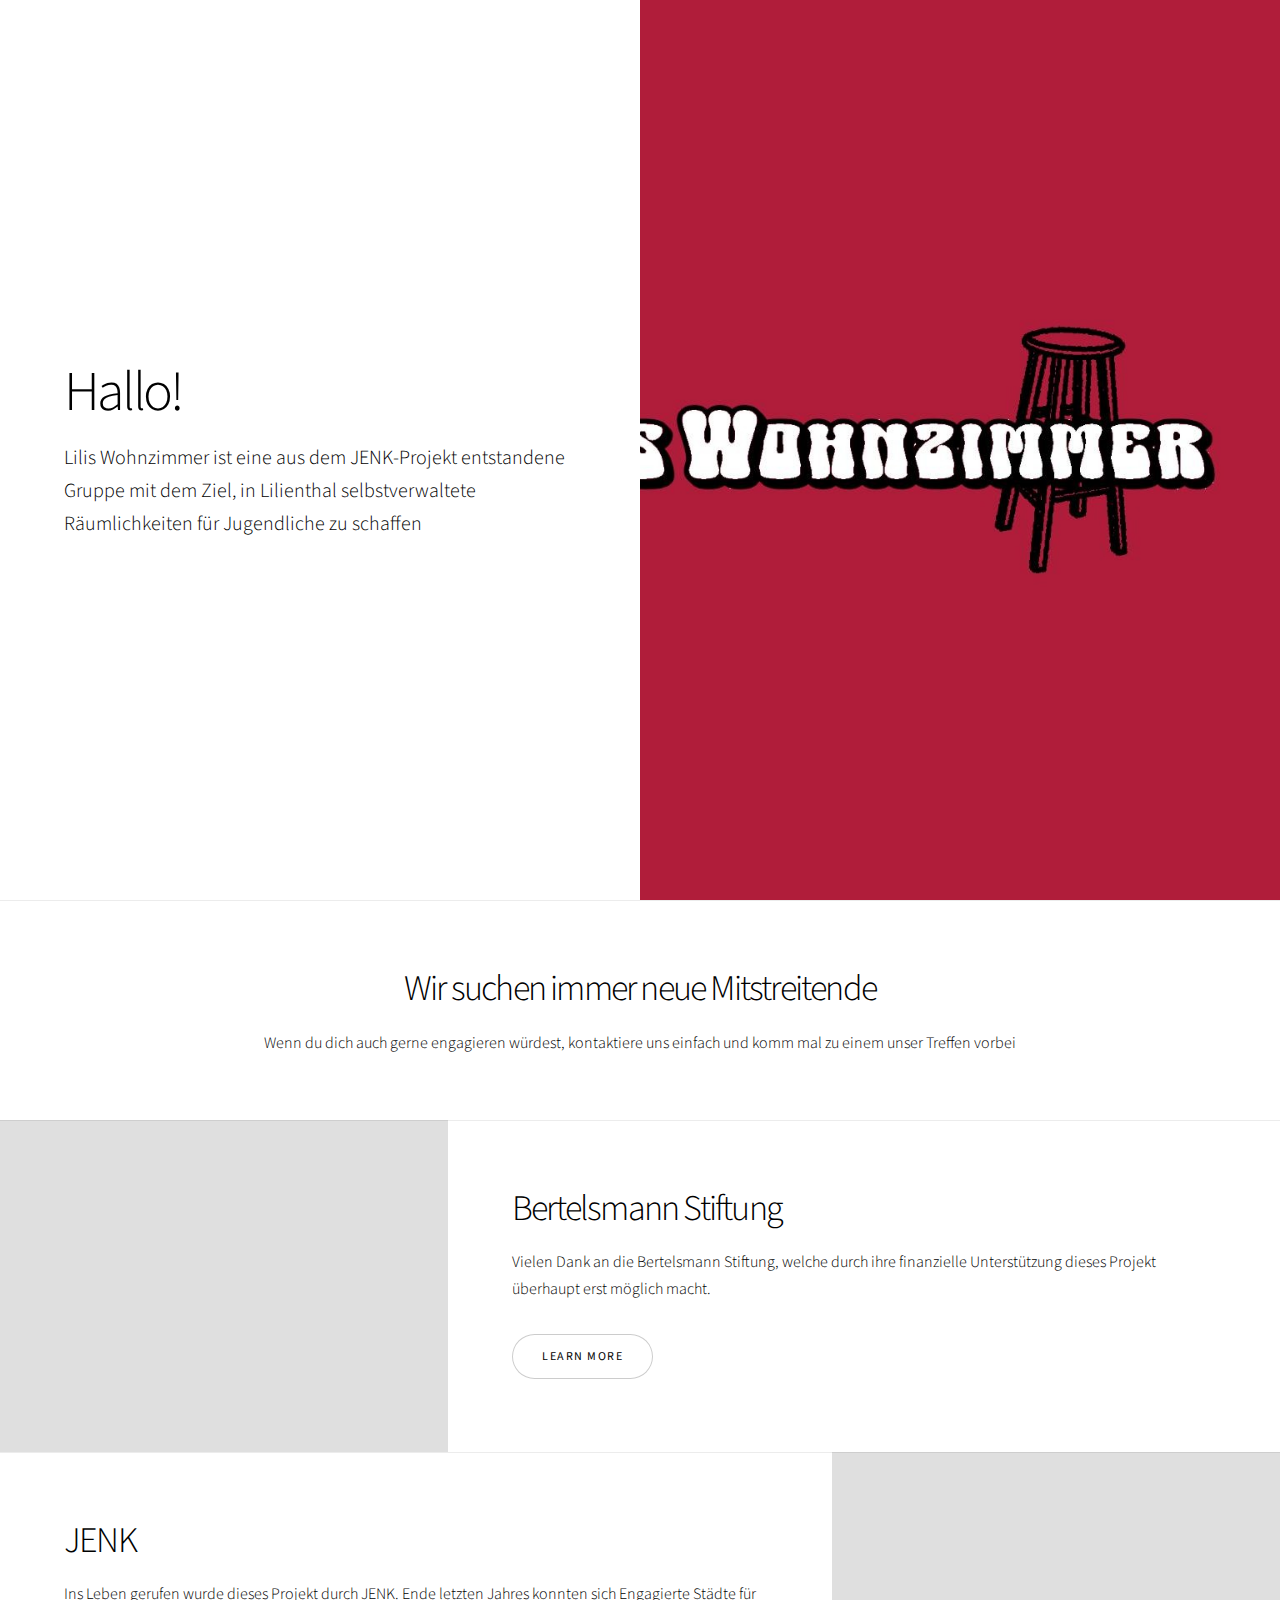
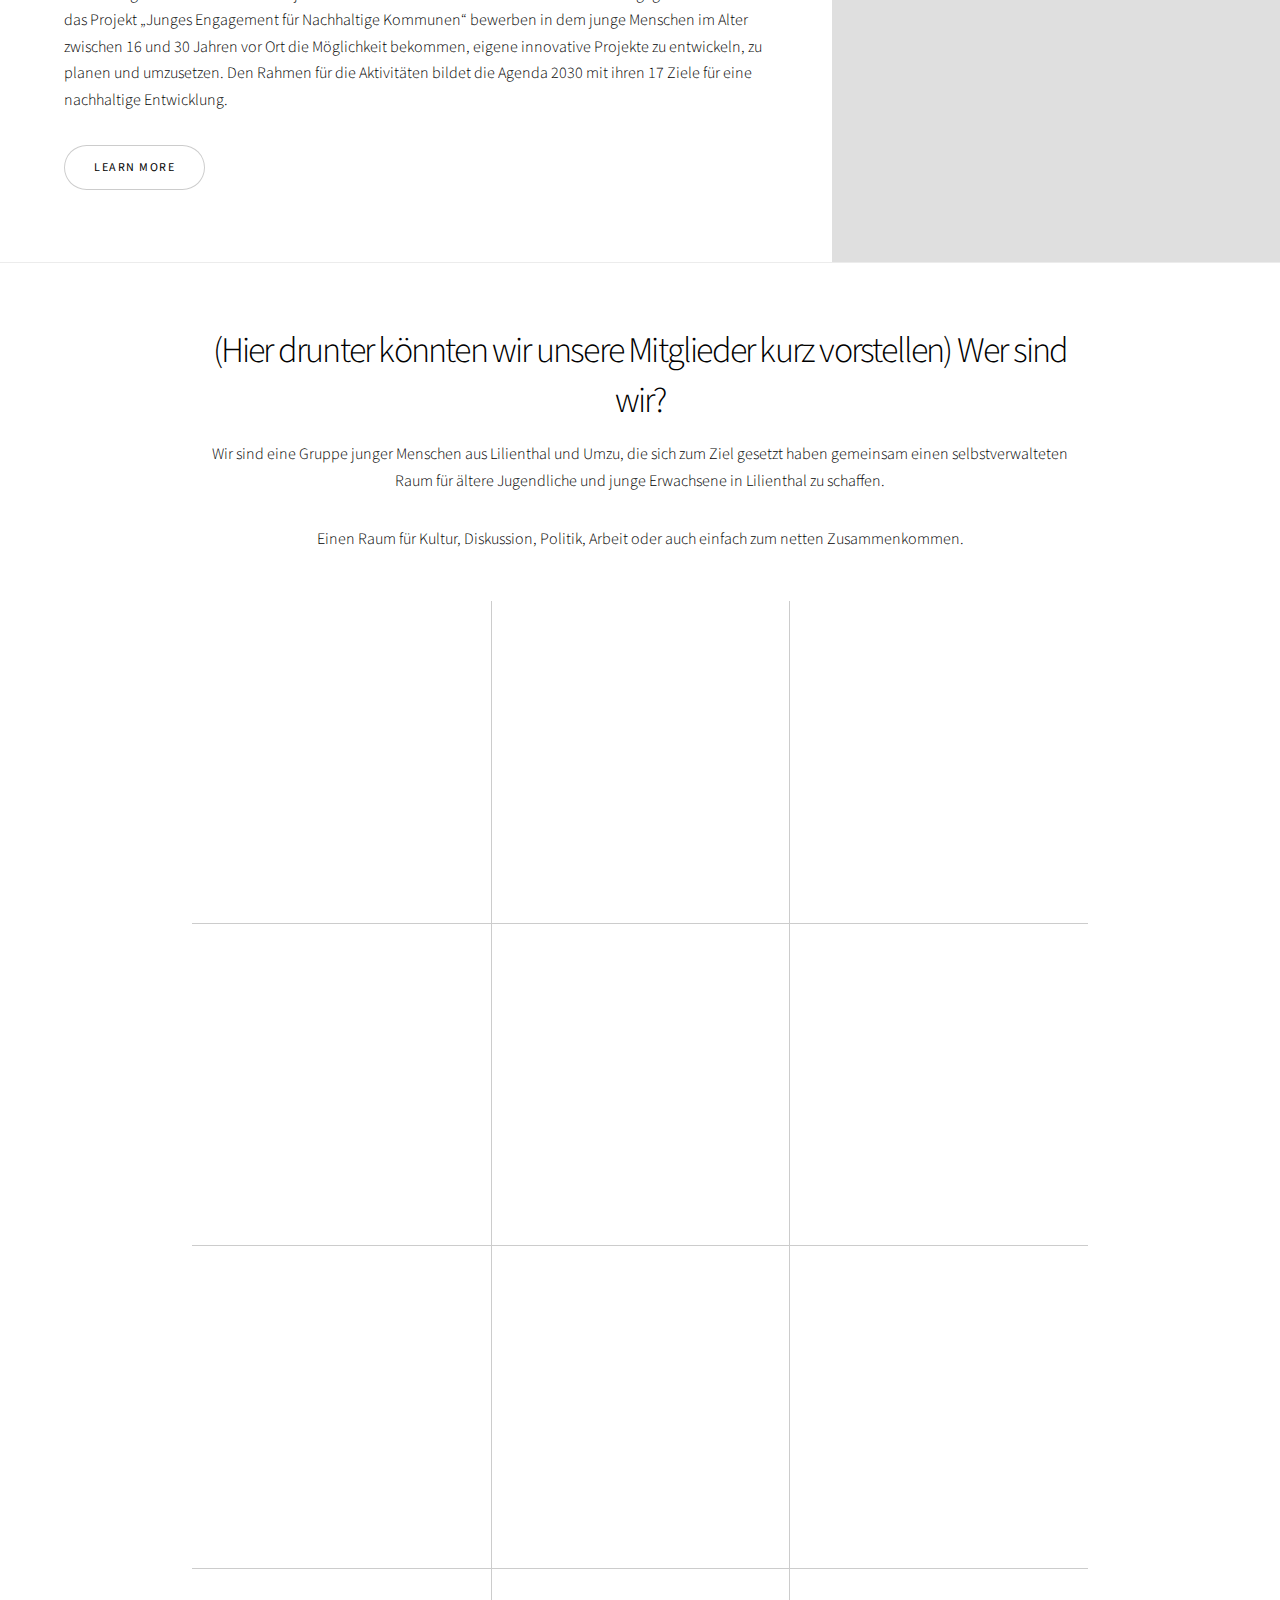
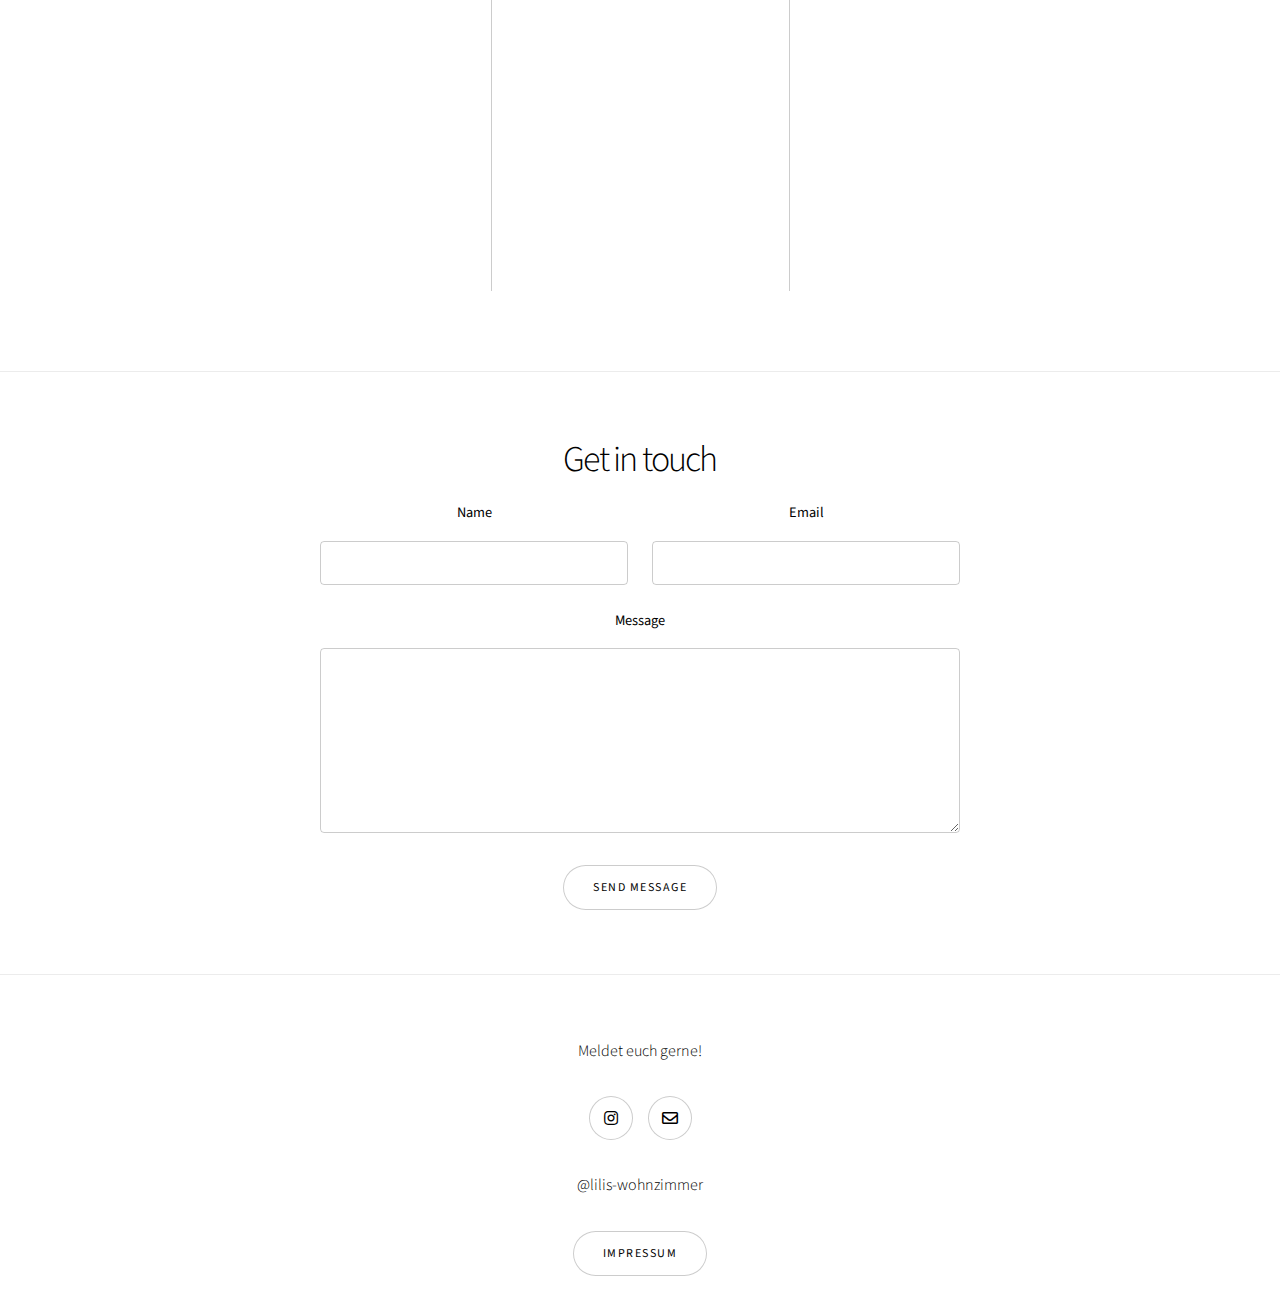
==== commit ffe447c4: "modified:   impressum.html 	modified:   index.html" ====
--- a/index.html
+++ b/index.html
@@ -24,18 +24,7 @@
 				<!-- One -->
                 
 					<section class="banner style1 orient-left content-align-left image-position-right fullscreen onload-image-fade-in onload-content-fade-right">
-                        <div>
-                        <button type="button" class="middled btn lili-red dropdown-toggle" data-bs-toggle="dropdown">
-                            Menu
-                        </button>
-                        <ul class="dropdown-menu">
-                            <li><a class="dark dropdown-item" href="https://lilis-wohnzimmer.de/index.html">Homepage</a></li>
-                            <li><a class="dark dropdown-item" href="https://lilis-wohnzimmer.de/team.html">Team</a></li>
-                            <li><a class="dark dropdown-item" href="https://lilis-wohnzimmer.de/konzept.html">Konzept</a></li>
-                            <li><a class="dark dropdown-item" href="https://lilis-wohnzimmer.de/impressum.html">Impressum</a></li>
-                            
-                        </ul>
-                        </div>
+                        
 						   
                         
                         <div class="content">
@@ -198,8 +187,10 @@
                                 
 							</ul>
 							<p>@lilis-wohnzimmer</p>
+							<a href="https://lilis-wohnzimmer.de/impressum.html" class="button">Impressum</a>
 						</div>
 					</footer>
+				
 
 			</div>
 
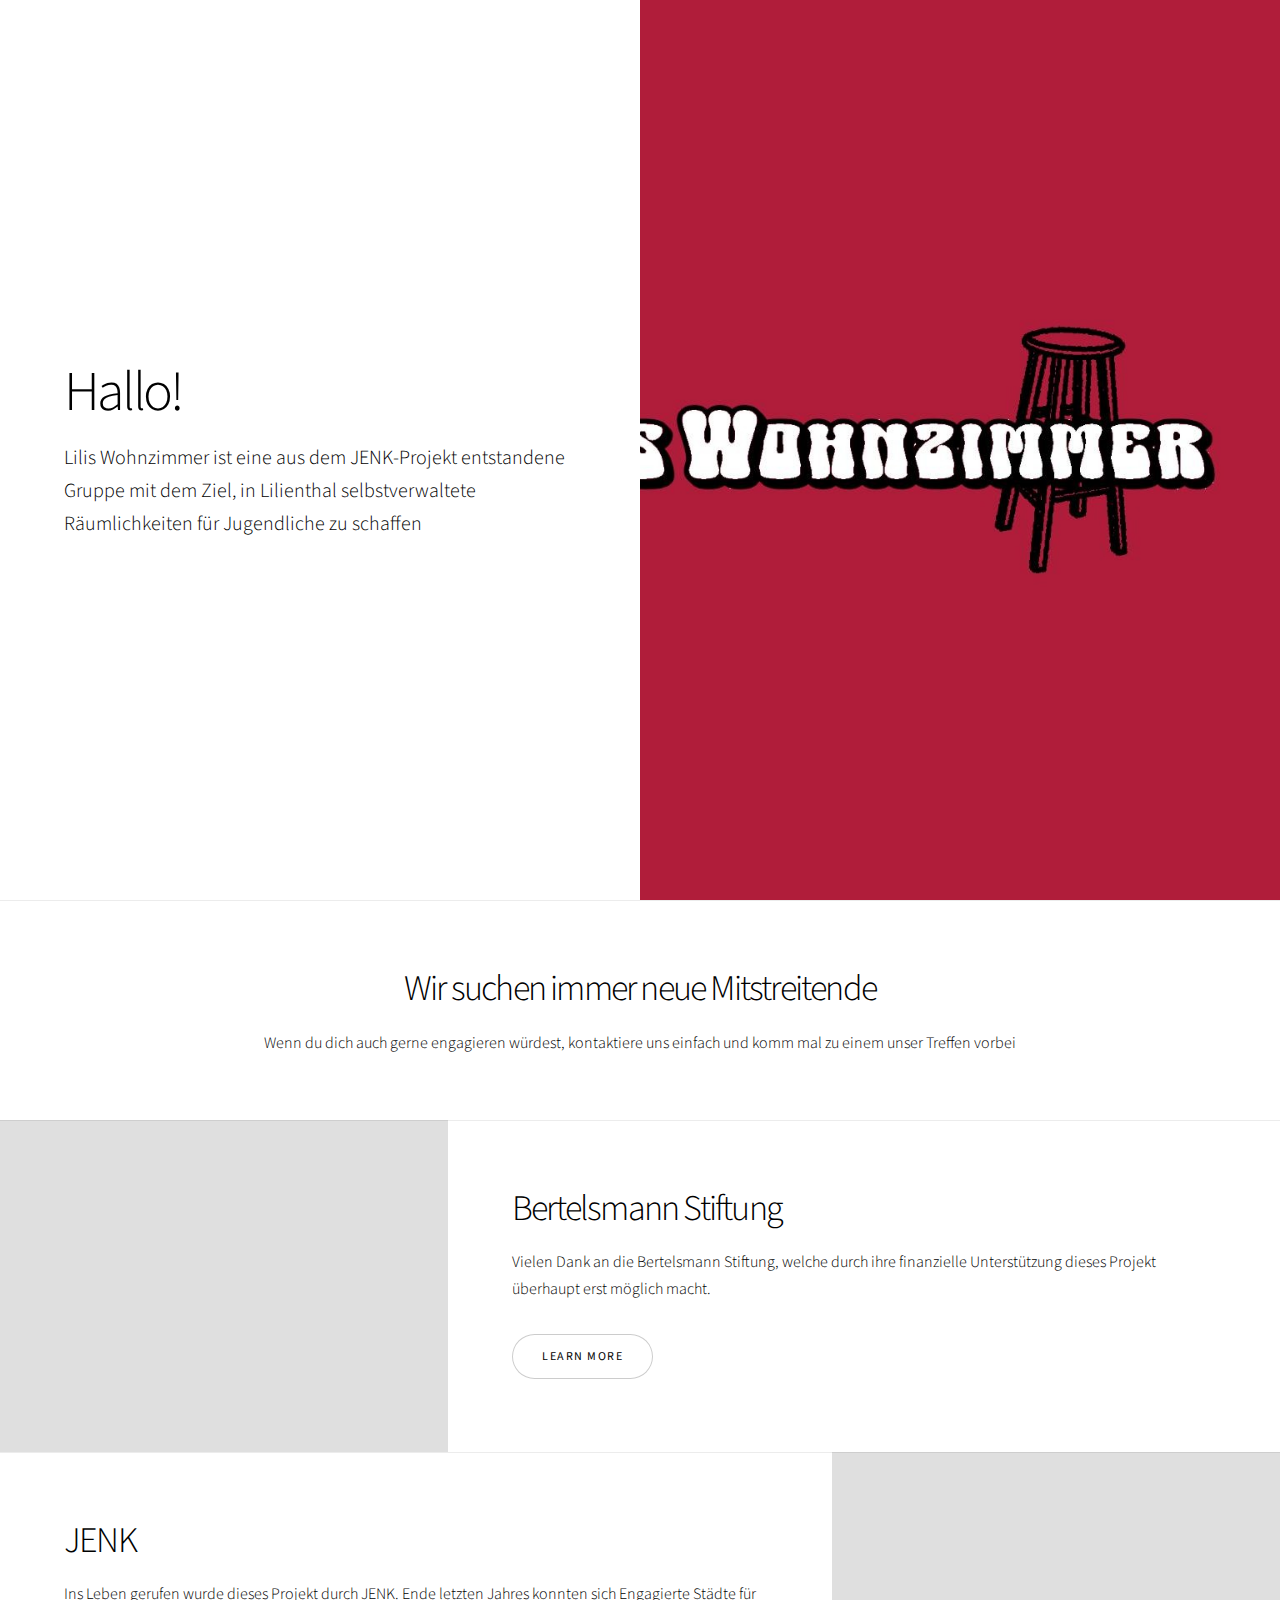
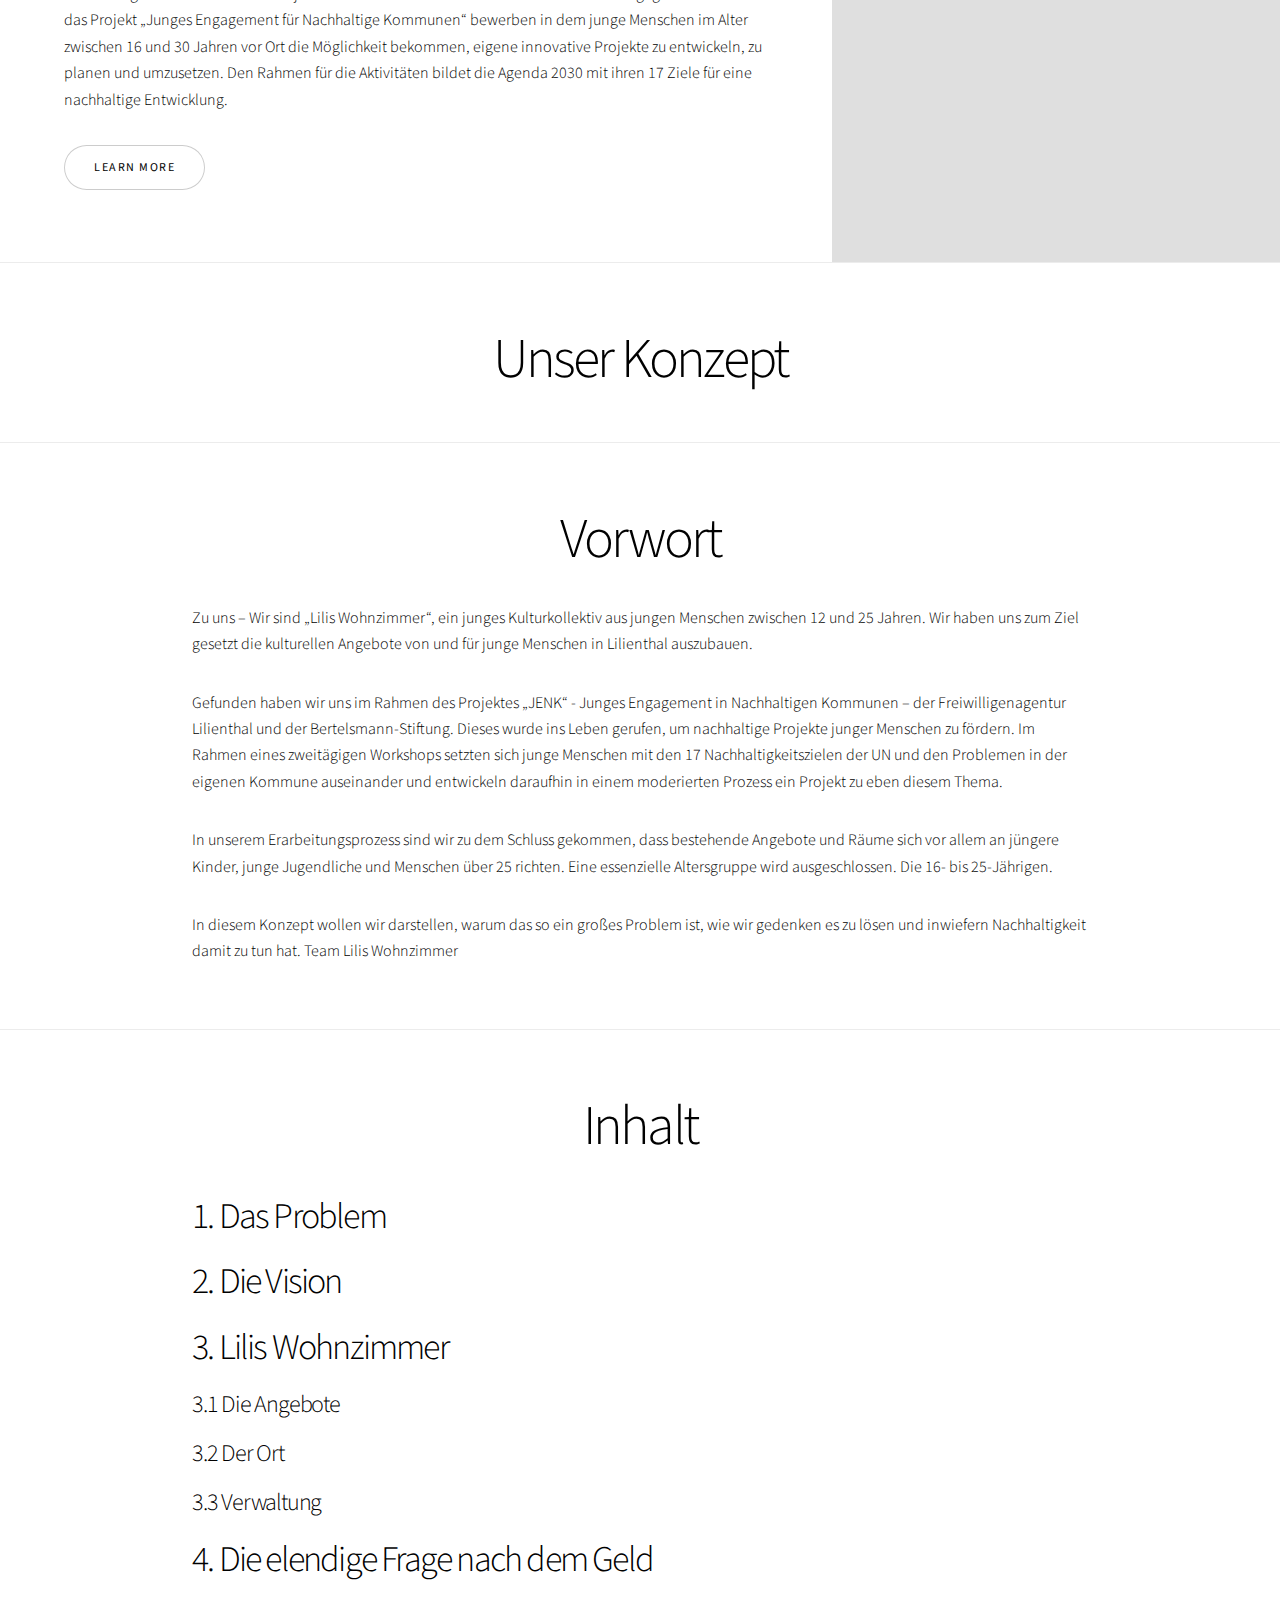
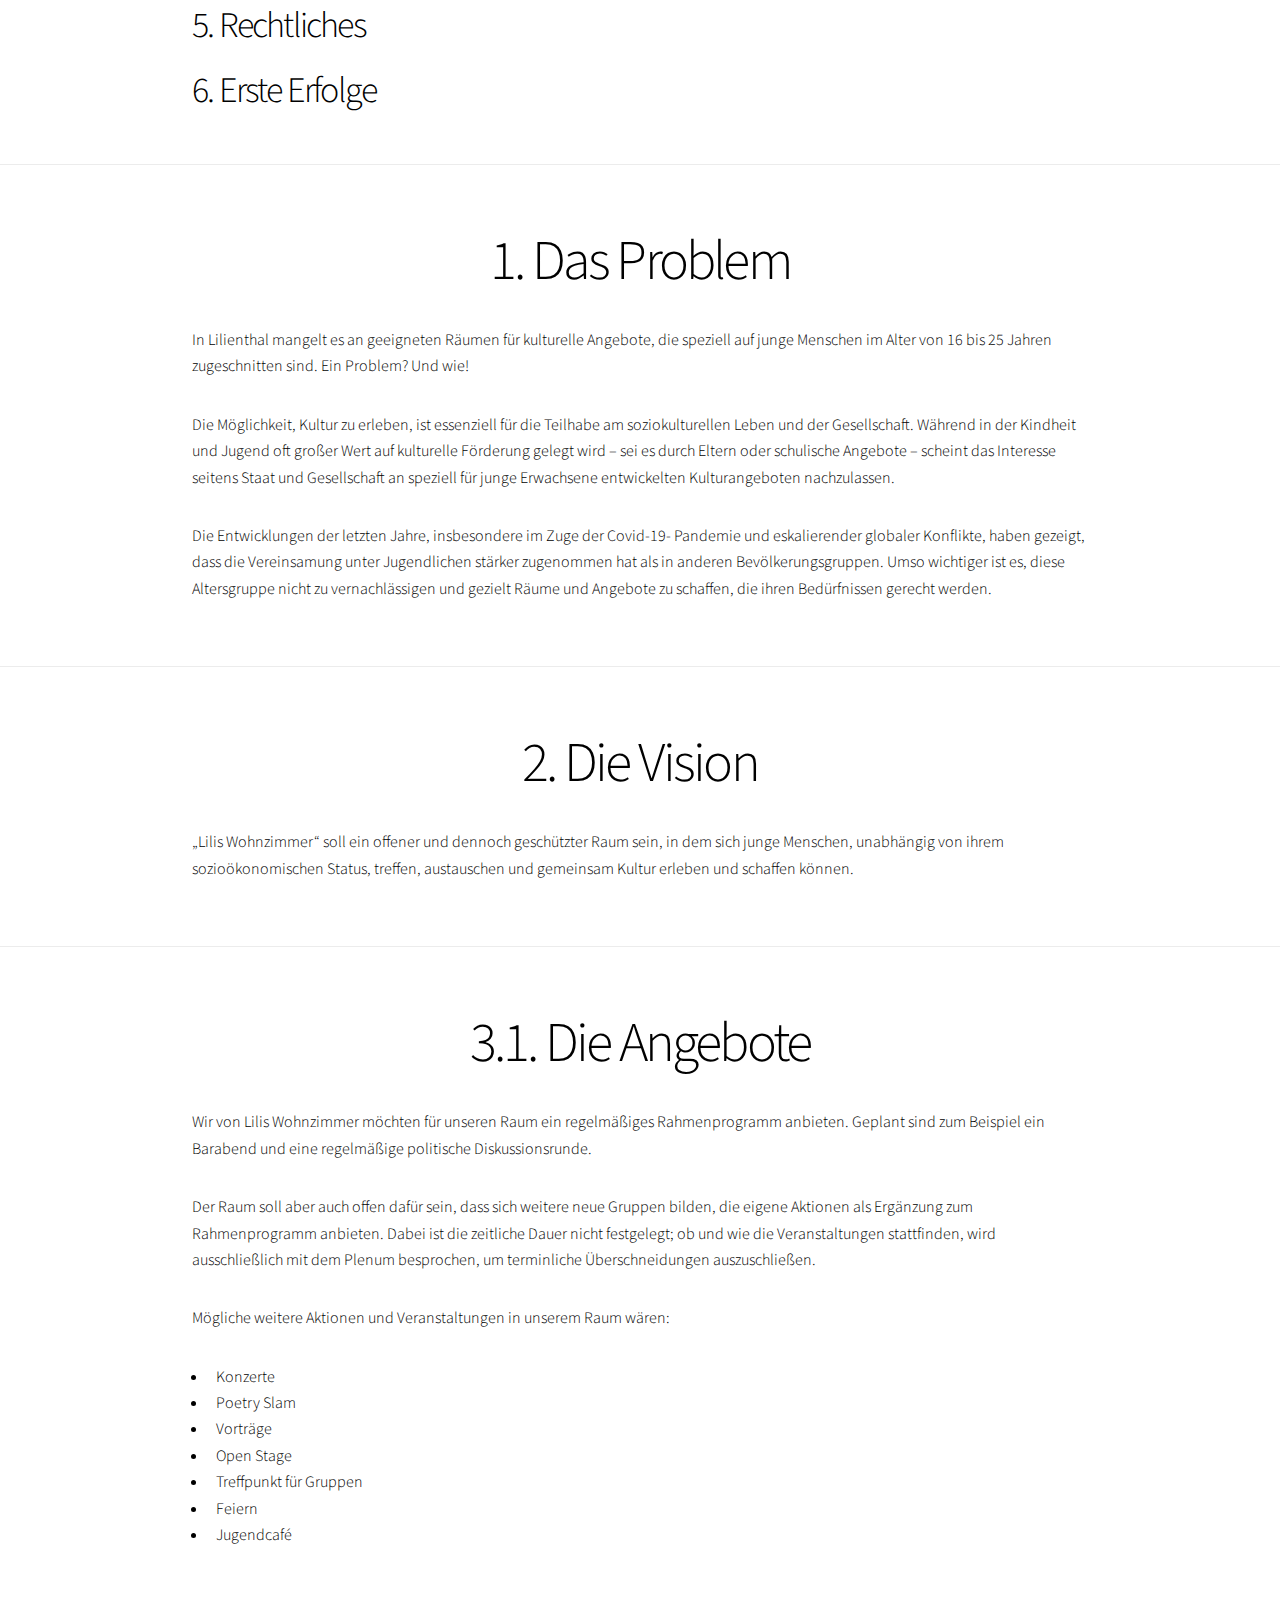
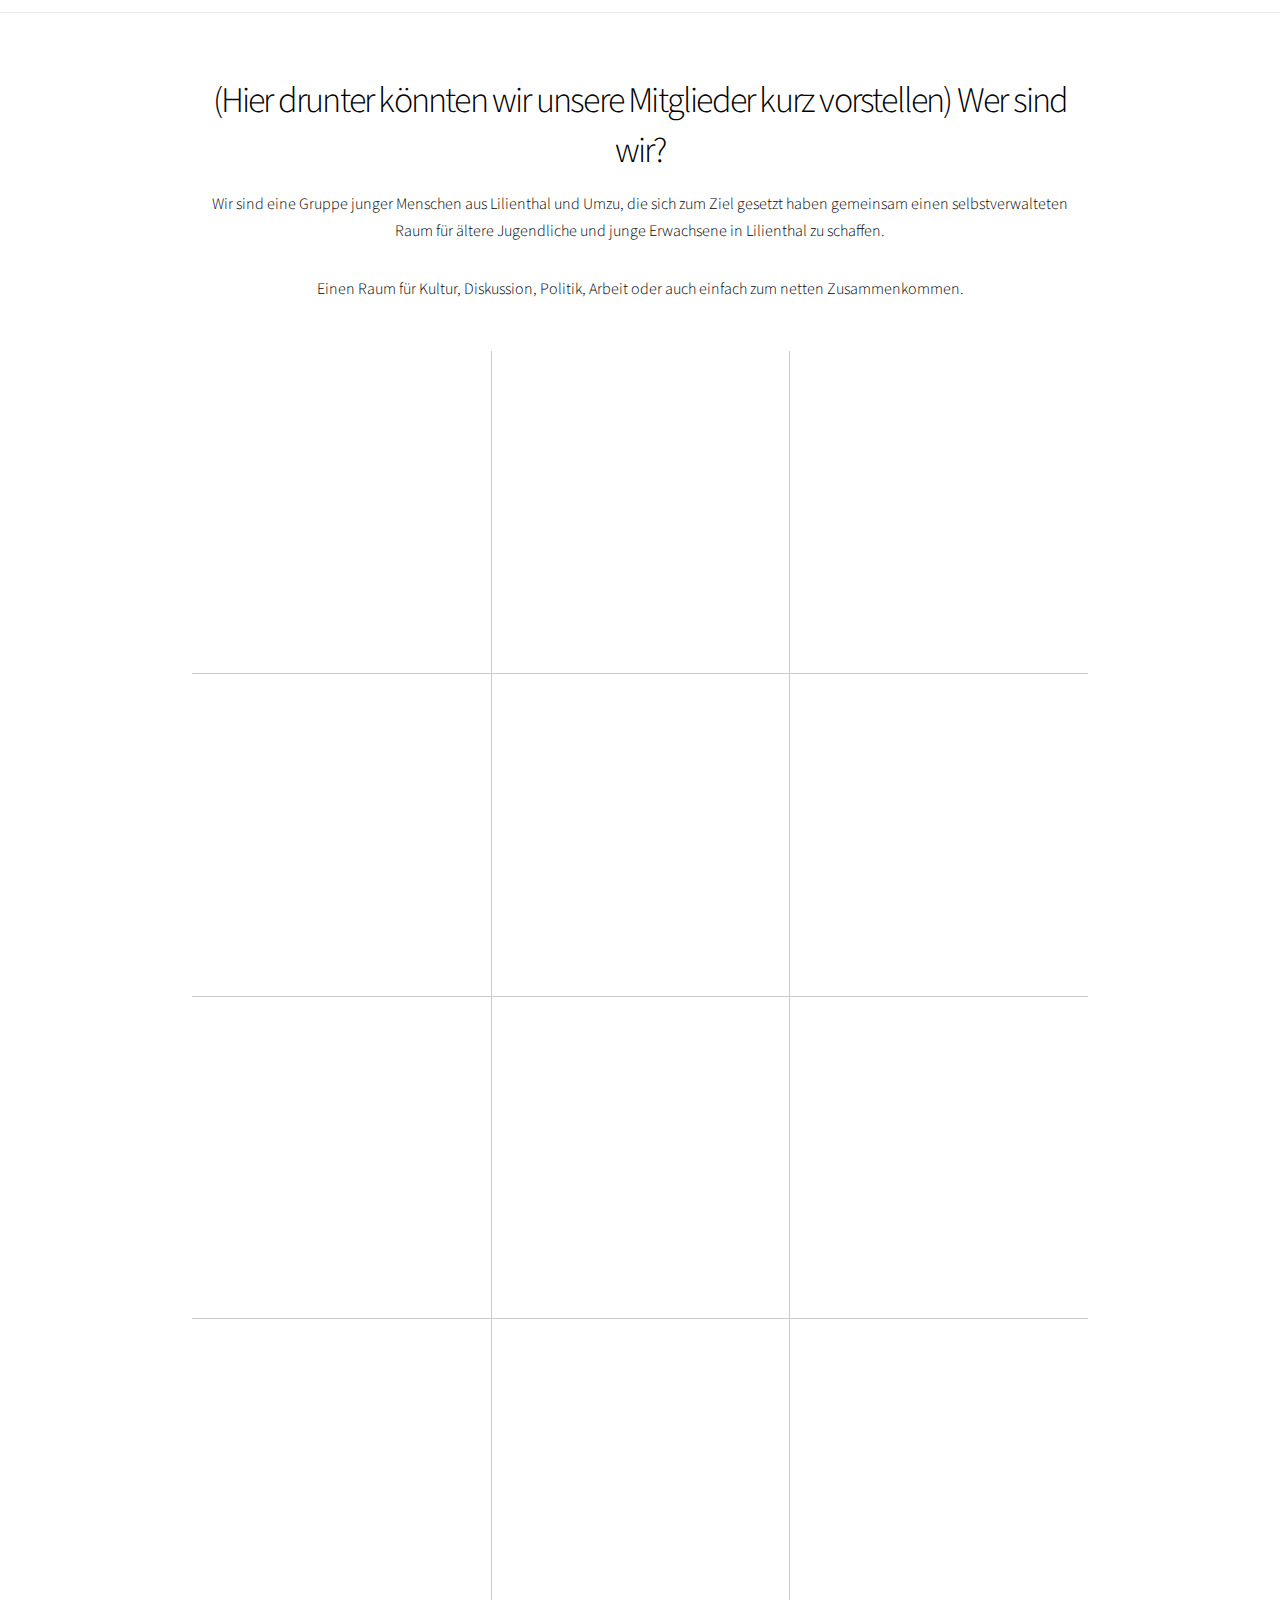
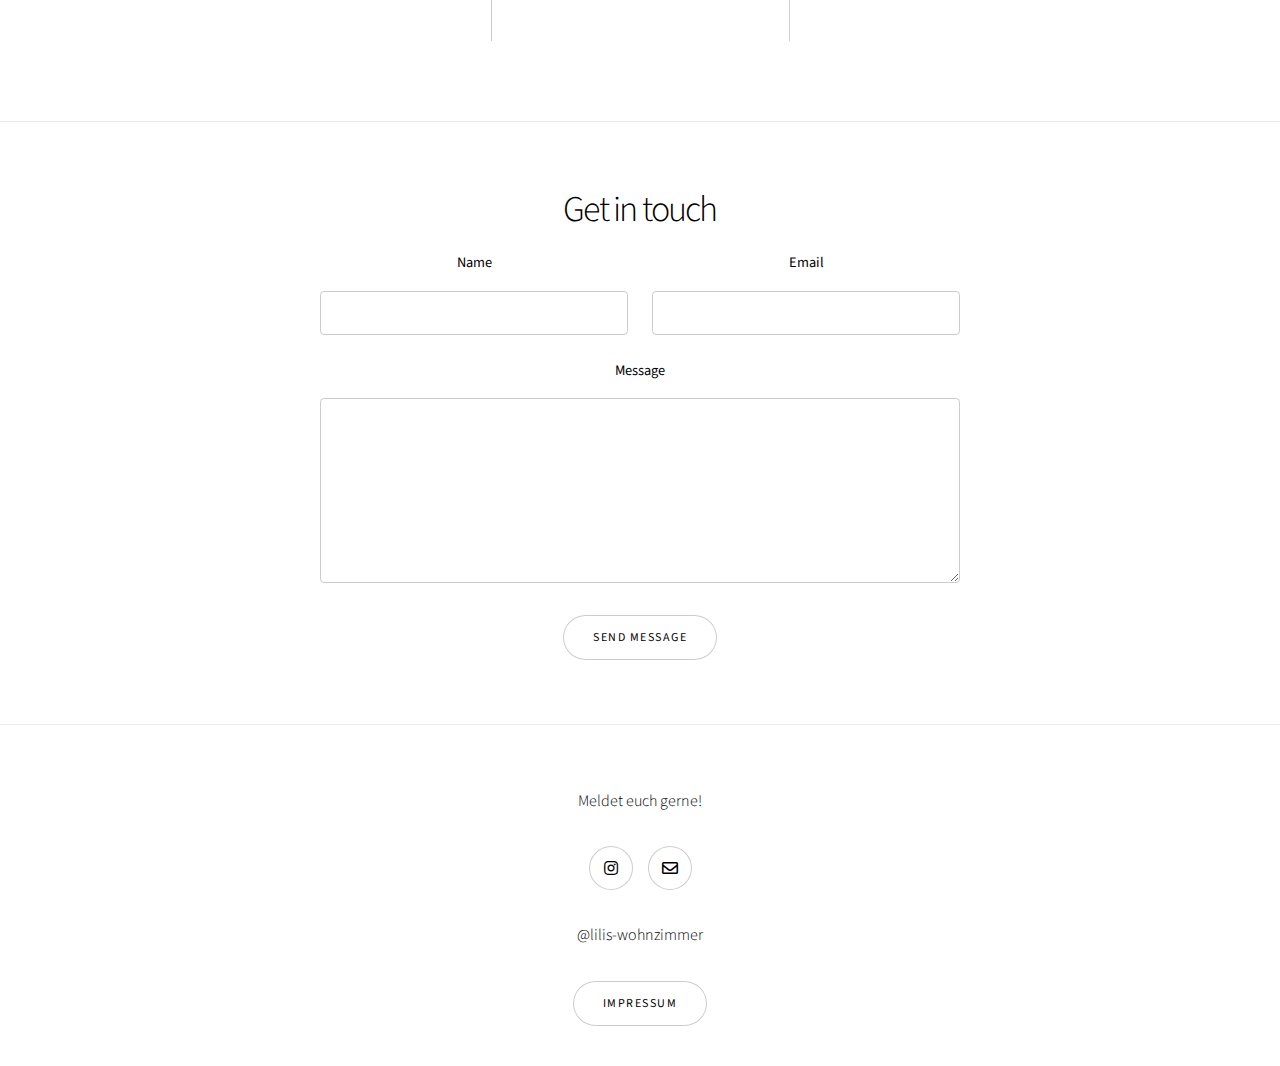
==== commit 2cf7c114: "modified:   index.html" ====
--- a/index.html
+++ b/index.html
@@ -72,9 +72,116 @@
 					</section>
 
 				<!-- Four -->
+				<section class="wrapper style1 align-center">
+					<div class="inner">
+						<h1>Unser Konzept</h1>
+					</div>
+				</section>
+					
+						
 					
 				<!-- Five -->
-				
+				<section class="content-align-left spotlight style1 orient-right">
+					<div class="content">
+						<h1 class="text-danger align-center" >Vorwort</h1>
+						<p></p>
+						<p>Zu uns – Wir sind „Lilis Wohnzimmer“, ein junges Kulturkollektiv aus
+							jungen Menschen zwischen 12 und 25 Jahren. Wir haben uns zum Ziel
+							gesetzt die kulturellen Angebote von und für junge Menschen in Lilienthal
+							auszubauen.</p>
+						<p>Gefunden haben wir uns im Rahmen des Projektes „JENK“ - Junges
+							Engagement in Nachhaltigen Kommunen – der Freiwilligenagentur
+							Lilienthal und der Bertelsmann-Stiftung. Dieses wurde ins Leben gerufen,
+							um nachhaltige Projekte junger Menschen zu fördern. Im Rahmen eines
+							zweitägigen Workshops setzten sich junge Menschen mit den 17
+							Nachhaltigkeitszielen der UN und den Problemen in der eigenen
+							Kommune auseinander und entwickeln daraufhin in einem moderierten
+							Prozess ein Projekt zu eben diesem Thema.</p>
+						<p>In unserem Erarbeitungsprozess sind wir zu dem Schluss gekommen, dass
+							bestehende Angebote und Räume sich vor allem an jüngere Kinder, junge
+							Jugendliche und Menschen über 25 richten. Eine essenzielle Altersgruppe
+							wird ausgeschlossen. Die 16- bis 25-Jährigen.</p>
+						<p>In diesem Konzept wollen wir darstellen, warum das so ein großes
+							Problem ist, wie wir gedenken es zu lösen und inwiefern Nachhaltigkeit
+							damit zu tun hat.
+							Team Lilis Wohnzimmer</p>
+						</div>
+					</section>
+					<section class="content-align-left spotlight style1 orient-right">
+						<div class="content">
+							<h1 class="text-danger align-center" >Inhalt</h1>
+							<p></p>
+							<h2>1. Das Problem</h2>
+							<h2>2. Die Vision</h2>
+							<h2>3. Lilis Wohnzimmer</h2>
+							<h3>   3.1 Die Angebote</h3>
+							<h3>   3.2 Der Ort</h3>
+							<h3>   3.3 Verwaltung</h3>
+							<h2>4. Die elendige Frage nach dem Geld</h2>
+							<h2>5. Rechtliches</h2>
+							<h2>6. Erste Erfolge</h2>
+							
+						</div>
+					</section>
+					<section class="content-align-left spotlight style1 orient-right">
+						<div class="content">
+							<h1 class="text-danger align-center" >1. Das Problem</h1>
+							<p></p>
+							<p></p>
+							<p>In Lilienthal mangelt es an geeigneten Räumen für kulturelle Angebote,
+								die speziell auf junge Menschen im Alter von 16 bis 25 Jahren
+								zugeschnitten sind. Ein Problem? Und wie!</p>
+							<p>Die Möglichkeit, Kultur zu erleben, ist essenziell für die Teilhabe am soziokulturellen Leben und der Gesellschaft. Während in der Kindheit und
+								Jugend oft großer Wert auf kulturelle Förderung gelegt wird – sei es durch
+								Eltern oder schulische Angebote – scheint das Interesse seitens Staat und
+								Gesellschaft an speziell für junge Erwachsene entwickelten
+								Kulturangeboten nachzulassen.</p>
+							<p>Die Entwicklungen der letzten Jahre, insbesondere im Zuge der Covid-19-
+								Pandemie und eskalierender globaler Konflikte, haben gezeigt, dass die
+								Vereinsamung unter Jugendlichen stärker zugenommen hat als in anderen
+								Bevölkerungsgruppen. Umso wichtiger ist es, diese Altersgruppe nicht zu
+								vernachlässigen und gezielt Räume und Angebote zu schaffen, die ihren
+								Bedürfnissen gerecht werden.</p>
+						</div>
+					</section>
+					<section class="content-align-left spotlight style1 orient-right">
+						<div class="content">
+							<h1 class="text-danger align-center" >2. Die Vision</h1>
+							<p></p>
+							<p></p>
+							<p>„Lilis Wohnzimmer“ soll ein offener und dennoch geschützter Raum sein,
+								in dem sich junge Menschen, unabhängig von ihrem sozioökonomischen
+								Status, treffen, austauschen und gemeinsam Kultur erleben und
+								schaffen können.</p>
+						</div>
+					</section>
+					<section class="content-align-left spotlight style1 orient-right">
+						<div class="content">
+							<h1 class="text-danger align-center" >3.1. Die Angebote</h1>
+							<p></p>
+							<p></p>
+							<p>Wir von Lilis Wohnzimmer möchten für unseren Raum ein regelmäßiges
+								Rahmenprogramm anbieten. Geplant sind zum Beispiel ein Barabend und
+								eine regelmäßige politische Diskussionsrunde.</p>
+							<p>Der Raum soll aber auch offen dafür sein, dass sich weitere neue Gruppen
+								bilden, die eigene Aktionen als Ergänzung zum Rahmenprogramm
+								anbieten. Dabei ist die zeitliche Dauer nicht festgelegt; ob und wie die
+								Veranstaltungen stattfinden, wird ausschließlich mit dem Plenum
+								besprochen, um terminliche Überschneidungen auszuschließen.</p>
+							<p>Mögliche weitere Aktionen und Veranstaltungen in unserem Raum wären:</p>
+							<ul>
+								<li>Konzerte</li>
+								<li>Poetry Slam</li>
+								<li>Vorträge</li>
+								<li>Open Stage</li>
+								<li>Treffpunkt für Gruppen</li>
+								<li>Feiern</li>
+								<li>Jugendcafé</li>
+							</ul>
+						</div>
+					</section>
+					
+					
 				<!-- Six -->
 					<section class="wrapper style1 align-center">
 						<div class="inner">
